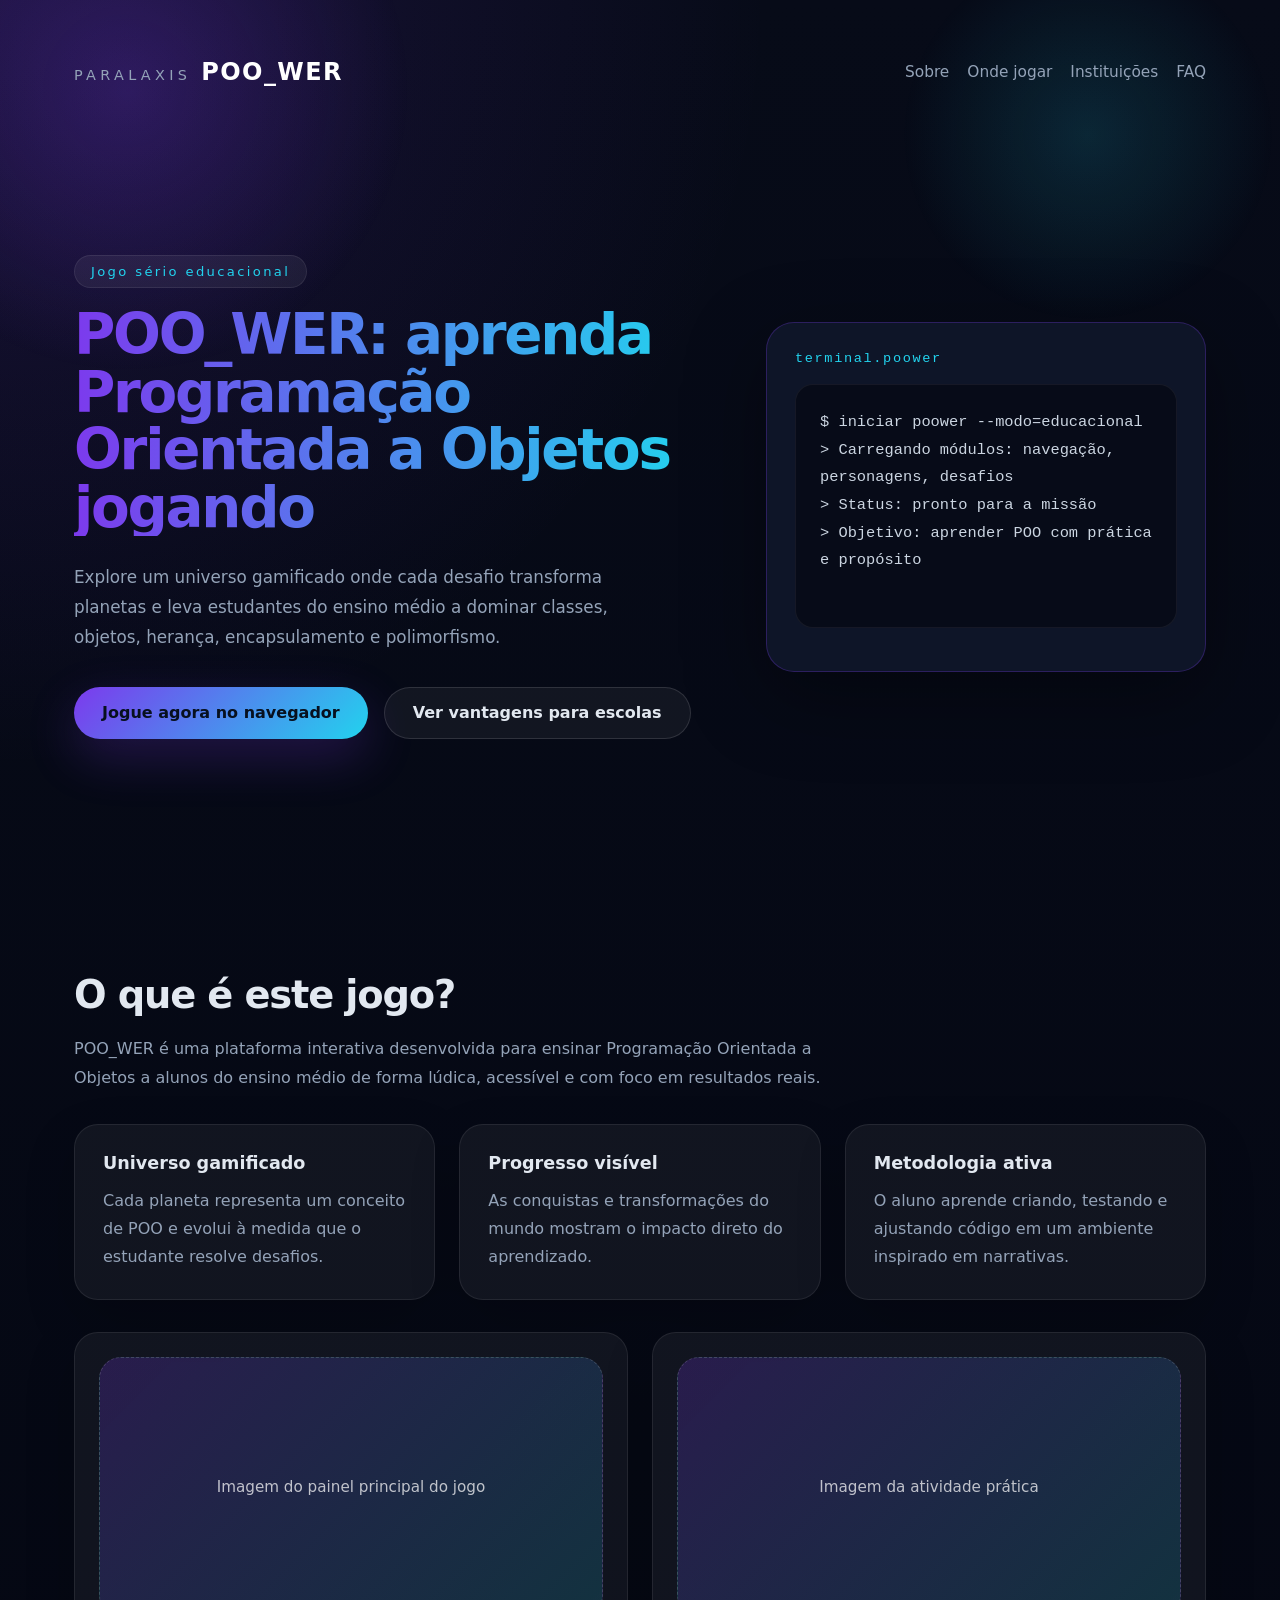
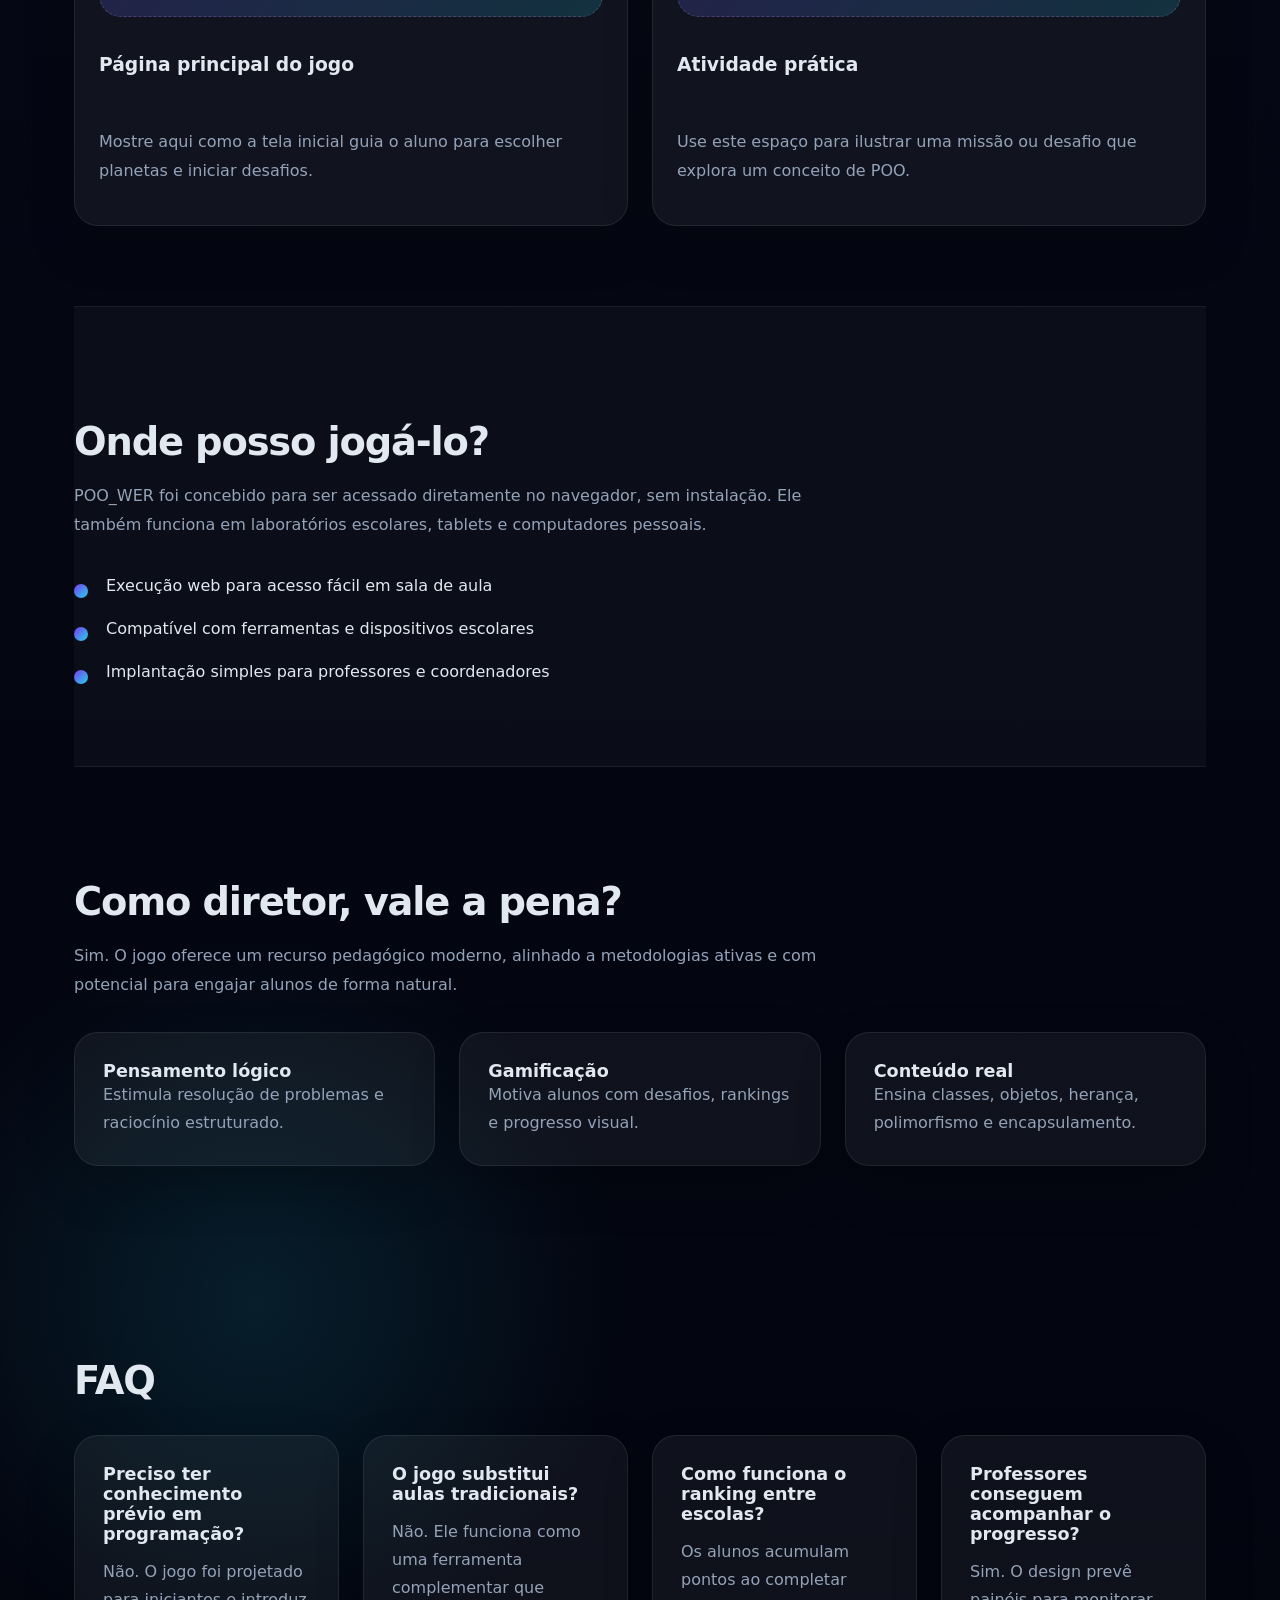
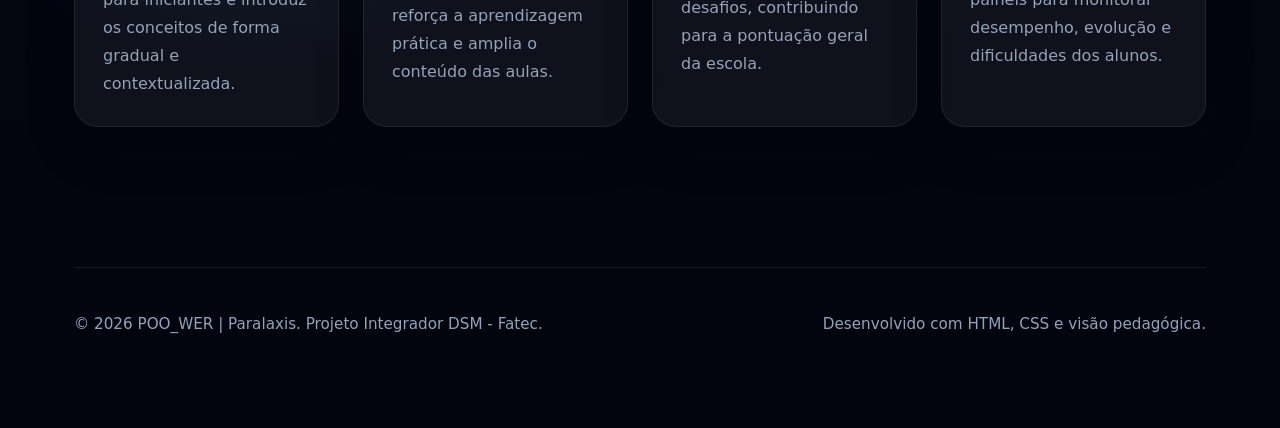
==== index.html @ fc80b541 "apresentacao-jogoSerio-POO" ====
<!DOCTYPE html>
<html lang="pt-BR">
<head>
    <meta charset="UTF-8">
    <meta name="viewport" content="width=device-width, initial-scale=1.0">
    <title>POO_WER | Jogo Educacional de POO</title>
    <meta name="description" content="POO_WER é um jogo sério para ensino de Programação Orientada a Objetos para alunos do ensino médio.">
    <link rel="stylesheet" href="css/style.css">
</head>
<body>
    <div class="page-shell">
        <header class="topbar">
            <div class="brand">
                <span class="brand-name">PARALAXIS</span>
                <span class="brand-product">POO_WER</span>
            </div>
            <nav class="main-nav">
                <a href="#sobre">Sobre</a>
                <a href="#onde">Onde jogar</a>
                <a href="#diretores">Instituições</a>
                <a href="#faq">FAQ</a>
            </nav>
        </header>

        <main>
            <section class="hero" id="inicio">
                <div class="hero-copy">
                    <span class="eyebrow">Jogo sério educacional</span>
                    <h1>POO_WER: aprenda Programação Orientada a Objetos jogando</h1>
                    <p>Explore um universo gamificado onde cada desafio transforma planetas e leva estudantes do ensino médio a dominar classes, objetos, herança, encapsulamento e polimorfismo.</p>
                    <div class="hero-actions">
                        <a href="#onde" class="button primary">Jogue agora no navegador</a>
                        <a href="#diretores" class="button ghost">Ver vantagens para escolas</a>
                    </div>
                </div>
                <aside class="hero-panel">
                    <div class="panel-header">terminal.poower</div>
                    <pre class="terminal">
$ iniciar poower --modo=educacional
> Carregando módulos: navegação, personagens, desafios
> Status: pronto para a missão
> Objetivo: aprender POO com prática e propósito
                    </pre>
                </aside>
            </section>

            <section class="section" id="sobre">
                <h2>O que é este jogo?</h2>
                <p>POO_WER é uma plataforma interativa desenvolvida para ensinar Programação Orientada a Objetos a alunos do ensino médio de forma lúdica, acessível e com foco em resultados reais.</p>
                <div class="cards-grid">
                    <article class="info-card">
                        <h3>Universo gamificado</h3>
                        <p>Cada planeta representa um conceito de POO e evolui à medida que o estudante resolve desafios.</p>
                    </article>
                    <article class="info-card">
                        <h3>Progresso visível</h3>
                        <p>As conquistas e transformações do mundo mostram o impacto direto do aprendizado.</p>
                    </article>
                    <article class="info-card">
                        <h3>Metodologia ativa</h3>
                        <p>O aluno aprende criando, testando e ajustando código em um ambiente inspirado em narrativas.</p>
                    </article>
                </div>
                <div class="image-grid">
                    <article class="image-card">
                        <div class="image-placeholder">Imagem do painel principal do jogo</div>
                        <h3>Página principal do jogo</h3>
                        <p>Mostre aqui como a tela inicial guia o aluno para escolher planetas e iniciar desafios.</p>
                    </article>
                    <article class="image-card">
                        <div class="image-placeholder">Imagem da atividade prática</div>
                        <h3>Atividade prática</h3>
                        <p>Use este espaço para ilustrar uma missão ou desafio que explora um conceito de POO.</p>
                    </article>
                </div>
            </section>

            <section class="section alt" id="onde">
                <h2>Onde posso jogá-lo?</h2>
                <p>POO_WER foi concebido para ser acessado diretamente no navegador, sem instalação. Ele também funciona em laboratórios escolares, tablets e computadores pessoais.</p>
                <ul class="feature-list">
                    <li>Execução web para acesso fácil em sala de aula</li>
                    <li>Compatível com ferramentas e dispositivos escolares</li>
                    <li>Implantação simples para professores e coordenadores</li>
                </ul>
            </section>

            <section class="section" id="diretores">
                <h2>Como diretor, vale a pena?</h2>
                <p>Sim. O jogo oferece um recurso pedagógico moderno, alinhado a metodologias ativas e com potencial para engajar alunos de forma natural.</p>
                <div class="benefit-grid">
                    <div class="benefit-card">
                        <strong>Pensamento lógico</strong>
                        <p>Estimula resolução de problemas e raciocínio estruturado.</p>
                    </div>
                    <div class="benefit-card">
                        <strong>Gamificação</strong>
                        <p>Motiva alunos com desafios, rankings e progresso visual.</p>
                    </div>
                    <div class="benefit-card">
                        <strong>Conteúdo real</strong>
                        <p>Ensina classes, objetos, herança, polimorfismo e encapsulamento.</p>
                    </div>
                </div>
            </section>

            <section class="section" id="faq">
                <h2>FAQ</h2>
                <div class="faq-grid">
                    <article class="faq-card">
                        <h3>Preciso ter conhecimento prévio em programação?</h3>
                        <p>Não. O jogo foi projetado para iniciantes e introduz os conceitos de forma gradual e contextualizada.</p>
                    </article>
                    <article class="faq-card">
                        <h3>O jogo substitui aulas tradicionais?</h3>
                        <p>Não. Ele funciona como uma ferramenta complementar que reforça a aprendizagem prática e amplia o conteúdo das aulas.</p>
                    </article>
                    <article class="faq-card">
                        <h3>Como funciona o ranking entre escolas?</h3>
                        <p>Os alunos acumulam pontos ao completar desafios, contribuindo para a pontuação geral da escola.</p>
                    </article>
                    <article class="faq-card">
                        <h3>Professores conseguem acompanhar o progresso?</h3>
                        <p>Sim. O design prevê painéis para monitorar desempenho, evolução e dificuldades dos alunos.</p>
                    </article>
                </div>
            </section>
        </main>

        <footer class="site-footer">
            <p>© 2026 POO_WER | Paralaxis. Projeto Integrador DSM - Fatec.</p>
            <p>Desenvolvido com HTML, CSS e visão pedagógica.</p>
        </footer>
    </div>
</body>
</html>
---- css/style.css ----
/* POO_WER | Estilo inspirado em Cyber Tech e Terminal */
:root {
  color-scheme: dark;
  --bg: #02040e;
  --surface: rgba(15, 23, 42, 0.92);
  --surface-soft: rgba(15, 23, 42, 0.75);
  --text: #e2e8f0;
  --muted: #94a3b8;
  --primary: #7c3aed;
  --secondary: #22d3ee;
  --border: rgba(124, 58, 237, 0.28);
  --shadow: 0 24px 80px rgba(0, 0, 0, 0.35);
}

* {
  box-sizing: border-box;
}

html {
  scroll-behavior: smooth;
}

body {
  margin: 0;
  min-height: 100vh;
  font-family: Inter, ui-sans-serif, system-ui, sans-serif;
  background: radial-gradient(circle at top left, rgba(124, 58, 237, 0.16), transparent 20%), radial-gradient(circle at 20% 80%, rgba(34, 211, 238, 0.12), transparent 12%), linear-gradient(180deg, #070b18 0%, #02040e 100%);
  color: var(--text);
}

body::before {
  content: "";
  position: fixed;
  inset: 0;
  background-image: radial-gradient(circle at 10% 10%, rgba(124, 58, 237, 0.24), transparent 20%), radial-gradient(circle at 85% 15%, rgba(34, 211, 238, 0.14), transparent 14%);
  pointer-events: none;
}

.page-shell {
  position: relative;
  z-index: 1;
  max-width: 1180px;
  margin: 0 auto;
  padding: 40px 24px 80px;
}

.topbar {
  display: flex;
  flex-wrap: wrap;
  justify-content: space-between;
  gap: 16px;
  align-items: center;
  padding: 18px 0;
}

.brand {
  display: flex;
  flex-wrap: wrap;
  gap: 10px;
  align-items: baseline;
}

.brand-name {
  font-size: 0.9rem;
  letter-spacing: 0.3em;
  text-transform: uppercase;
  color: var(--muted);
}

.brand-product {
  font-size: 1.5rem;
  font-weight: 800;
  letter-spacing: 0.06em;
  color: #ffffff;
}

.main-nav {
  display: flex;
  gap: 18px;
  flex-wrap: wrap;
}

.main-nav a {
  color: var(--muted);
  text-decoration: none;
  font-size: 0.96rem;
  transition: color 0.2s ease;
}

.main-nav a:hover {
  color: var(--secondary);
}

.hero {
  display: grid;
  grid-template-columns: 1.2fr 0.8fr;
  gap: 32px;
  align-items: center;
  min-height: 84vh;
  padding-top: 30px;
}

.hero-copy {
  max-width: 620px;
}

.eyebrow {
  display: inline-block;
  margin-bottom: 18px;
  padding: 8px 16px;
  border-radius: 999px;
  background: rgba(255, 255, 255, 0.06);
  border: 1px solid rgba(255, 255, 255, 0.08);
  font-size: 0.82rem;
  letter-spacing: 0.18em;
  color: var(--secondary);
}

.hero h1 {
  font-size: clamp(2.8rem, 4.4vw, 4.8rem);
  line-height: 1.02;
  margin: 0;
  letter-spacing: -0.04em;
  background: linear-gradient(90deg, var(--primary), var(--secondary));
  -webkit-background-clip: text;
  color: transparent;
}

.hero p {
  margin: 26px 0 34px;
  max-width: 580px;
  color: var(--muted);
  line-height: 1.8;
  font-size: 1.05rem;
}

.hero-actions {
  display: flex;
  flex-wrap: wrap;
  gap: 16px;
}

.button {
  display: inline-flex;
  align-items: center;
  justify-content: center;
  min-height: 52px;
  padding: 0 28px;
  border-radius: 999px;
  text-decoration: none;
  font-weight: 700;
  transition: transform 0.2s ease, background 0.2s ease, box-shadow 0.2s ease;
}

.button.primary {
  background: linear-gradient(135deg, var(--primary), var(--secondary));
  color: #07101f;
  box-shadow: 0 18px 50px rgba(124, 58, 237, 0.24);
}

.button.ghost {
  background: rgba(255,255,255,0.05);
  border: 1px solid rgba(255,255,255,0.12);
  color: #e2e8f0;
}

.button:hover {
  transform: translateY(-2px);
}

.hero-panel {
  background: rgba(15, 23, 42, 0.94);
  border: 1px solid rgba(124, 58, 237, 0.28);
  box-shadow: var(--shadow);
  border-radius: 28px;
  padding: 28px;
  position: relative;
  overflow: hidden;
}

.panel-header {
  font-family: "JetBrains Mono", monospace;
  font-size: 0.85rem;
  color: var(--secondary);
  margin-bottom: 18px;
  letter-spacing: 0.12em;
}

.terminal {
  font-family: "JetBrains Mono", monospace;
  font-size: 0.96rem;
  line-height: 1.8;
  color: #cbd5e1;
  background: rgba(7, 11, 24, 0.9);
  border: 1px solid rgba(255,255,255,0.06);
  border-radius: 18px;
  padding: 24px;
  white-space: pre-wrap;
}

.section {
  padding: 80px 0;
}

.section.alt {
  background: rgba(255,255,255,0.03);
  border-top: 1px solid rgba(255,255,255,0.06);
  border-bottom: 1px solid rgba(255,255,255,0.06);
}

.section h2 {
  font-size: clamp(2rem, 3vw, 2.8rem);
  margin-bottom: 18px;
  letter-spacing: -0.03em;
}

.section p {
  max-width: 760px;
  color: var(--muted);
  line-height: 1.8;
  font-size: 1rem;
}

.cards-grid,
.benefit-grid,
.faq-grid,
.image-grid {
  display: grid;
  gap: 24px;
  margin-top: 32px;
}

.cards-grid,
.image-grid {
  grid-template-columns: repeat(auto-fit, minmax(220px, 1fr));
}

.image-card {
  background: rgba(255,255,255,0.05);
  border: 1px solid rgba(255,255,255,0.08);
  border-radius: 24px;
  padding: 24px;
  box-shadow: 0 20px 50px rgba(0,0,0,0.2);
  display: grid;
  gap: 18px;
}

.image-placeholder {
  min-height: 260px;
  border-radius: 22px;
  background: linear-gradient(135deg, rgba(124,58,237,0.22), rgba(34,211,238,0.16));
  border: 1px dashed rgba(255,255,255,0.16);
  display: grid;
  place-items: center;
  color: rgba(255,255,255,0.72);
  font-size: 0.95rem;
  text-align: center;
  padding: 20px;
}

.info-card,
.benefit-card,
.faq-card {
  background: rgba(255,255,255,0.05);
  border: 1px solid rgba(255,255,255,0.08);
  border-radius: 24px;
  padding: 28px;
  box-shadow: 0 20px 50px rgba(0,0,0,0.2);
}

.info-card h3,
.benefit-card strong,
.faq-card h3 {
  margin: 0 0 14px;
  font-size: 1.1rem;
}

.info-card p,
.benefit-card p,
.faq-card p {
  margin: 0;
  color: var(--muted);
  line-height: 1.75;
}

.feature-list {
  list-style: none;
  padding: 0;
  margin: 32px 0 0;
  display: grid;
  gap: 14px;
}

.feature-list li {
  position: relative;
  padding-left: 32px;
  color: var(--text);
  line-height: 1.8;
}

.feature-list li::before {
  content: "";
  position: absolute;
  left: 0;
  top: 0.75rem;
  width: 14px;
  height: 14px;
  border-radius: 50%;
  background: linear-gradient(135deg, var(--primary), var(--secondary));
}

.benefit-grid {
  grid-template-columns: repeat(auto-fit, minmax(220px, 1fr));
}

.faq-grid {
  grid-template-columns: repeat(auto-fit, minmax(260px, 1fr));
}

.site-footer {
  margin-top: 60px;
  padding-top: 32px;
  border-top: 1px solid rgba(255,255,255,0.08);
  display: flex;
  justify-content: space-between;
  flex-wrap: wrap;
  gap: 12px;
  color: var(--muted);
  font-size: 0.95rem;
}

@media (max-width: 880px) {
  .hero {
    grid-template-columns: 1fr;
  }
  .hero-panel {
    order: -1;
  }
  .topbar {
    flex-direction: column;
    align-items: flex-start;
  }
}

@media (max-width: 680px) {
  .main-nav {
    width: 100%;
    justify-content: space-between;
  }
  .hero h1 {
    font-size: 2.6rem;
  }
  .button {
    width: 100%;
  }
}
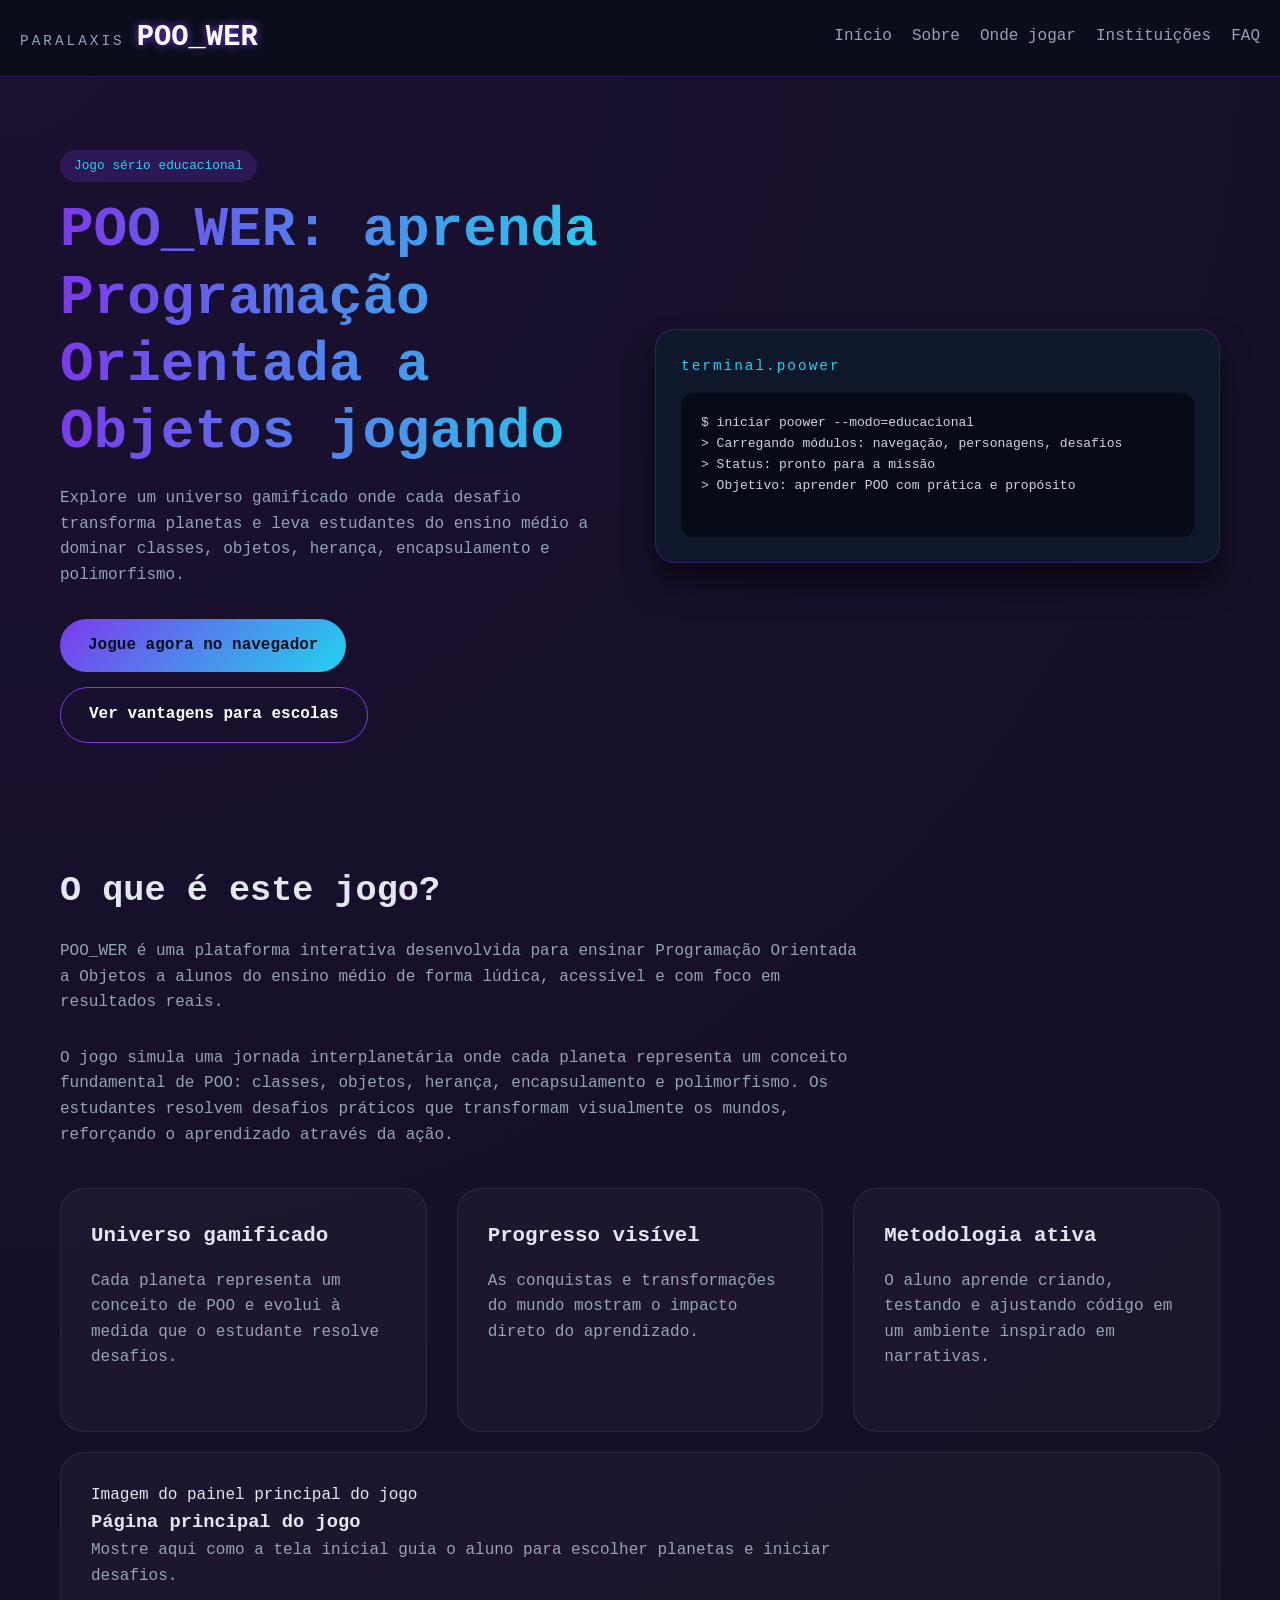
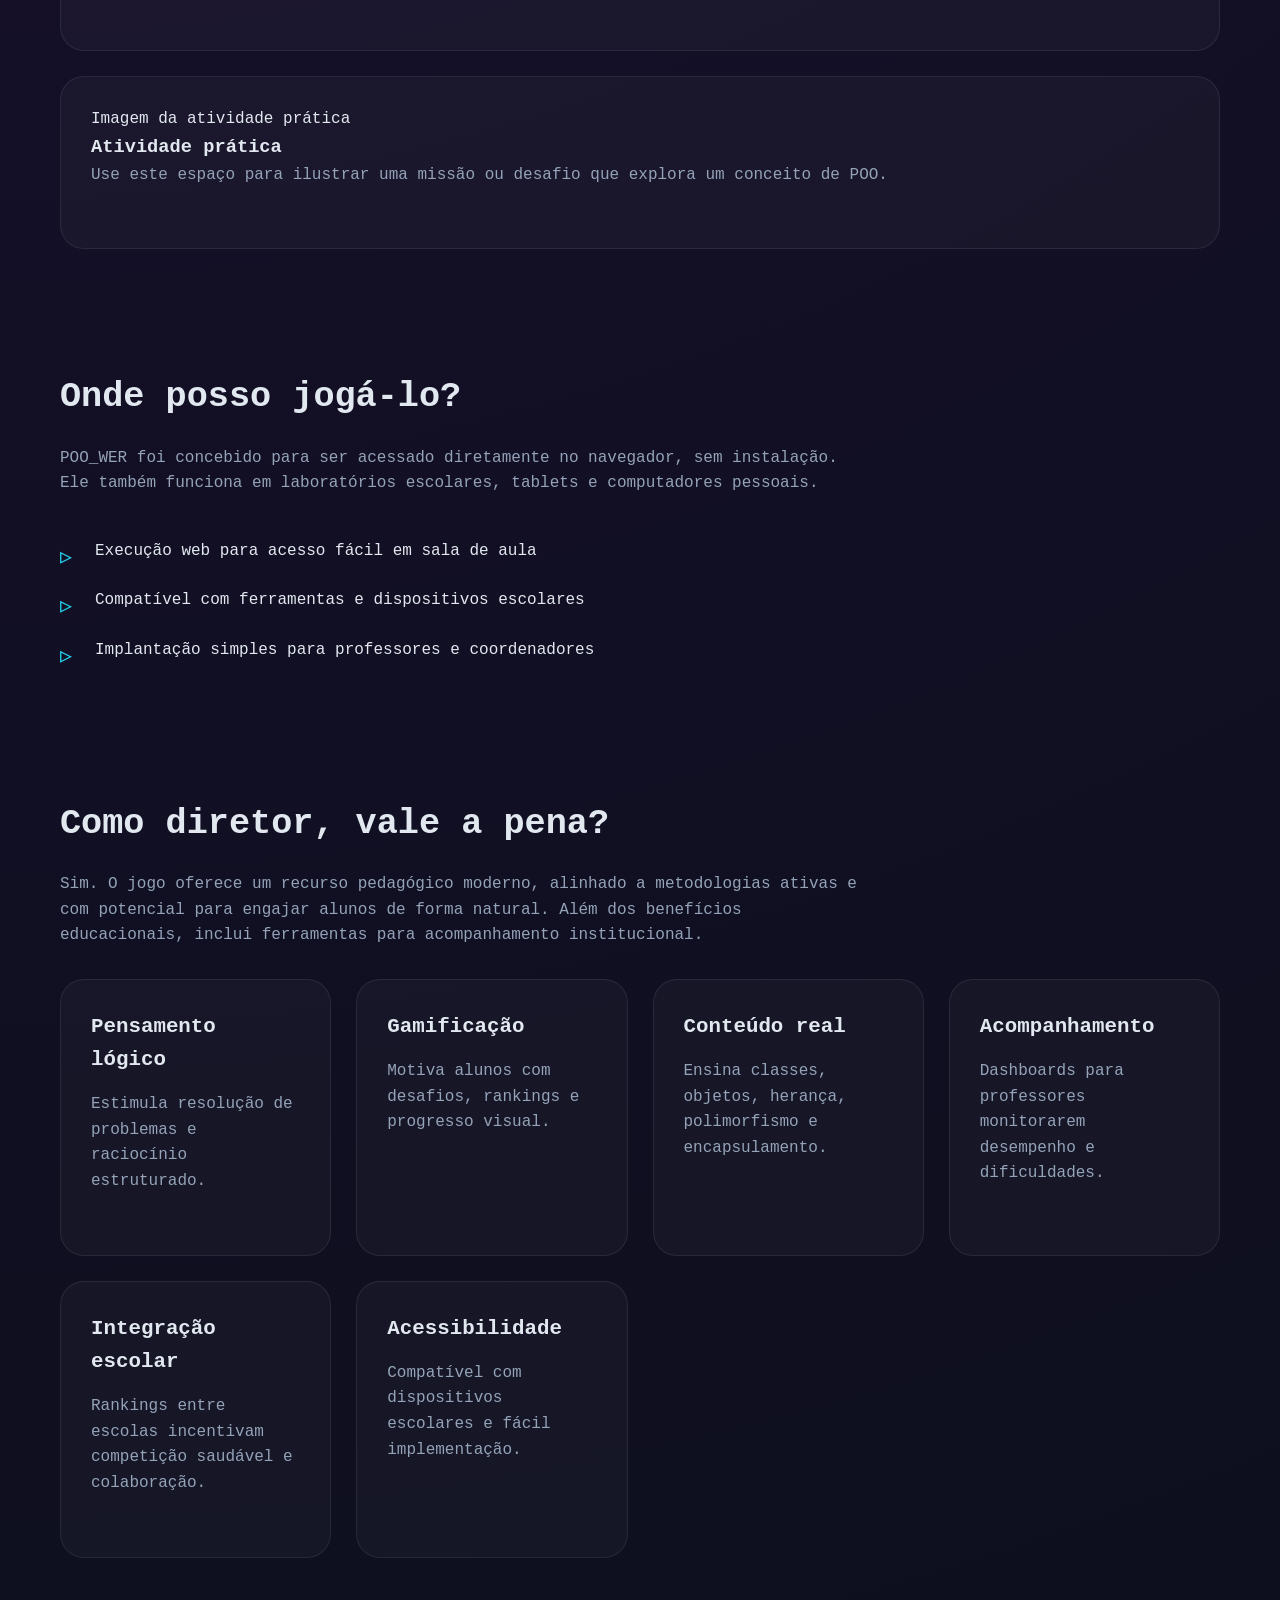
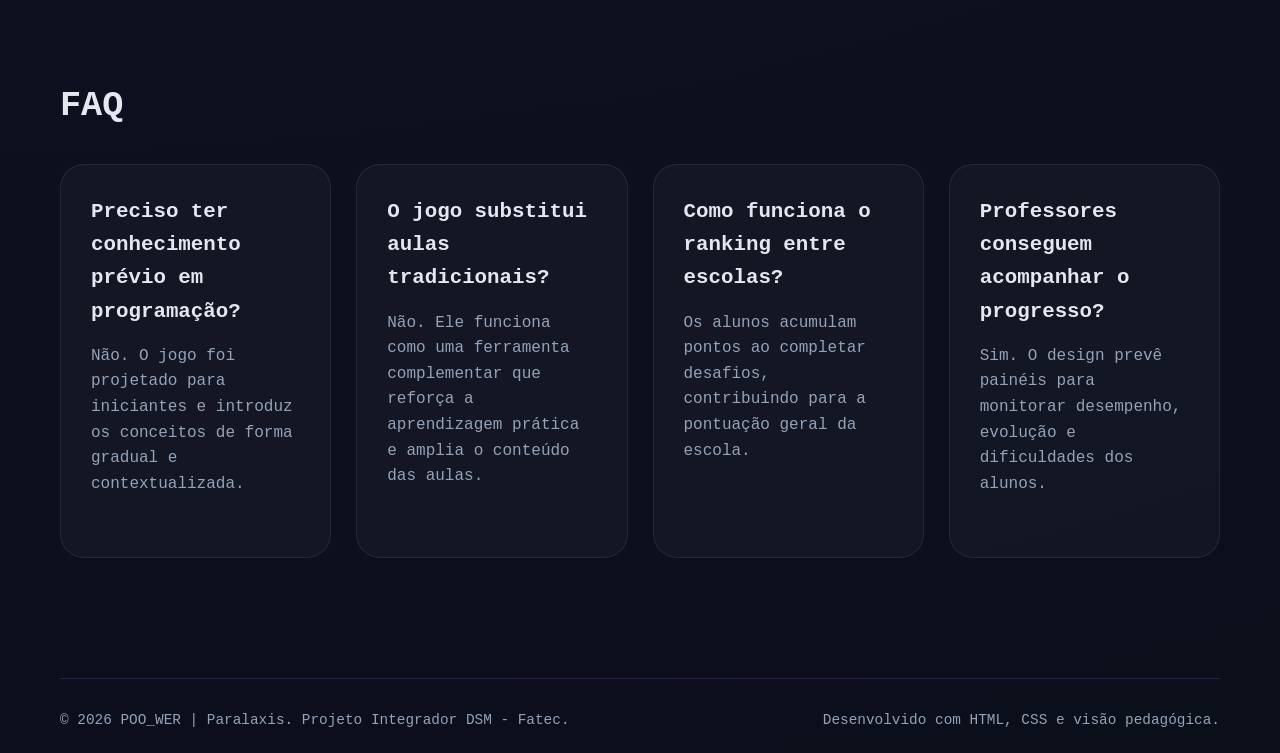
==== commit a8a09d07: "otimizacao-design-conteudo" ====
--- a/index.html
+++ b/index.html
@@ -15,6 +15,7 @@
                 <span class="brand-product">POO_WER</span>
             </div>
             <nav class="main-nav">
+                <a href="#inicio">Início</a>
                 <a href="#sobre">Sobre</a>
                 <a href="#onde">Onde jogar</a>
                 <a href="#diretores">Instituições</a>
@@ -47,6 +48,7 @@
             <section class="section" id="sobre">
                 <h2>O que é este jogo?</h2>
                 <p>POO_WER é uma plataforma interativa desenvolvida para ensinar Programação Orientada a Objetos a alunos do ensino médio de forma lúdica, acessível e com foco em resultados reais.</p>
+                <p>O jogo simula uma jornada interplanetária onde cada planeta representa um conceito fundamental de POO: classes, objetos, herança, encapsulamento e polimorfismo. Os estudantes resolvem desafios práticos que transformam visualmente os mundos, reforçando o aprendizado através da ação.</p>
                 <div class="cards-grid">
                     <article class="info-card">
                         <h3>Universo gamificado</h3>
@@ -66,7 +68,7 @@
                         <div class="image-placeholder">Imagem do painel principal do jogo</div>
                         <h3>Página principal do jogo</h3>
                         <p>Mostre aqui como a tela inicial guia o aluno para escolher planetas e iniciar desafios.</p>
-                    </article>
+                    </article><br>
                     <article class="image-card">
                         <div class="image-placeholder">Imagem da atividade prática</div>
                         <h3>Atividade prática</h3>
@@ -87,7 +89,7 @@
 
             <section class="section" id="diretores">
                 <h2>Como diretor, vale a pena?</h2>
-                <p>Sim. O jogo oferece um recurso pedagógico moderno, alinhado a metodologias ativas e com potencial para engajar alunos de forma natural.</p>
+                <p>Sim. O jogo oferece um recurso pedagógico moderno, alinhado a metodologias ativas e com potencial para engajar alunos de forma natural. Além dos benefícios educacionais, inclui ferramentas para acompanhamento institucional.</p>
                 <div class="benefit-grid">
                     <div class="benefit-card">
                         <strong>Pensamento lógico</strong>
@@ -100,6 +102,18 @@
                     <div class="benefit-card">
                         <strong>Conteúdo real</strong>
                         <p>Ensina classes, objetos, herança, polimorfismo e encapsulamento.</p>
+                    </div>
+                    <div class="benefit-card">
+                        <strong>Acompanhamento</strong>
+                        <p>Dashboards para professores monitorarem desempenho e dificuldades.</p>
+                    </div>
+                    <div class="benefit-card">
+                        <strong>Integração escolar</strong>
+                        <p>Rankings entre escolas incentivam competição saudável e colaboração.</p>
+                    </div>
+                    <div class="benefit-card">
+                        <strong>Acessibilidade</strong>
+                        <p>Compatível com dispositivos escolares e fácil implementação.</p>
                     </div>
                 </div>
             </section>
--- a/css/style.css
+++ b/css/style.css
@@ -1,356 +1,359 @@
-/* POO_WER | Estilo inspirado em Cyber Tech e Terminal */
+/* POO_WER - CSS otimizado com navbar fixa e responsivo */
 :root {
-  color-scheme: dark;
-  --bg: #02040e;
-  --surface: rgba(15, 23, 42, 0.92);
-  --surface-soft: rgba(15, 23, 42, 0.75);
-  --text: #e2e8f0;
-  --muted: #94a3b8;
-  --primary: #7c3aed;
-  --secondary: #22d3ee;
-  --border: rgba(124, 58, 237, 0.28);
-  --shadow: 0 24px 80px rgba(0, 0, 0, 0.35);
+  --roxo: #7c3aed;
+  --ciano: #22d3ee;
+  --fundo: #0b0f1a;
+  --texto: #e2e8f0;
+  --texto-suave: #94a3b8;
+  --borda: rgba(124, 58, 237, 0.3);
 }
 
 * {
   box-sizing: border-box;
-}
-
-html {
-  scroll-behavior: smooth;
+  margin: 0;
+  padding: 0;
 }
 
 body {
-  margin: 0;
-  min-height: 100vh;
-  font-family: Inter, ui-sans-serif, system-ui, sans-serif;
-  background: radial-gradient(circle at top left, rgba(124, 58, 237, 0.16), transparent 20%), radial-gradient(circle at 20% 80%, rgba(34, 211, 238, 0.12), transparent 12%), linear-gradient(180deg, #070b18 0%, #02040e 100%);
-  color: var(--text);
-}
-
-body::before {
-  content: "";
+  font-family: 'Segoe UI', 'JetBrains Mono', monospace;
+  background: radial-gradient(circle at top left, #1a1030, #0b0f1a);
+  color: var(--texto);
+  line-height: 1.6;
+  padding-top: 90px; /* Compensa a navbar fixa */
+}
+
+.page-shell {
+  max-width: 1200px;
+  margin: 0 auto;
+  padding: 20px;
+}
+
+/* Cabeçalho fixo */
+.topbar {
   position: fixed;
-  inset: 0;
-  background-image: radial-gradient(circle at 10% 10%, rgba(124, 58, 237, 0.24), transparent 20%), radial-gradient(circle at 85% 15%, rgba(34, 211, 238, 0.14), transparent 14%);
-  pointer-events: none;
-}
-
-.page-shell {
-  position: relative;
-  z-index: 1;
-  max-width: 1180px;
-  margin: 0 auto;
-  padding: 40px 24px 80px;
-}
-
-.topbar {
+  top: 0;
+  left: 0;
+  right: 0;
+  z-index: 1000;
   display: flex;
   flex-wrap: wrap;
   justify-content: space-between;
-  gap: 16px;
   align-items: center;
-  padding: 18px 0;
+  gap: 20px;
+  padding: 15px 20px;
+  background: rgba(11, 15, 26, 0.95);
+  backdrop-filter: blur(8px);
+  border-bottom: 1px solid var(--borda);
 }
 
 .brand {
   display: flex;
+  gap: 12px;
+  align-items: baseline;
+}
+
+.brand-name {
+  color: var(--texto-suave);
+  letter-spacing: 3px;
+  font-size: 0.9rem;
+}
+
+.brand-product {
+  font-size: 1.8rem;
+  font-weight: bold;
+  color: white;
+  text-shadow: 0 0 8px var(--roxo);
+}
+
+.main-nav {
+  display: flex;
+  gap: 20px;
   flex-wrap: wrap;
-  gap: 10px;
-  align-items: baseline;
-}
-
-.brand-name {
-  font-size: 0.9rem;
-  letter-spacing: 0.3em;
-  text-transform: uppercase;
-  color: var(--muted);
-}
-
-.brand-product {
-  font-size: 1.5rem;
-  font-weight: 800;
-  letter-spacing: 0.06em;
-  color: #ffffff;
-}
-
-.main-nav {
-  display: flex;
-  gap: 18px;
-  flex-wrap: wrap;
 }
 
 .main-nav a {
-  color: var(--muted);
+  color: var(--texto-suave);
   text-decoration: none;
-  font-size: 0.96rem;
-  transition: color 0.2s ease;
+  padding: 6px 0;
+  border-bottom: 2px solid transparent;
+  transition: 0.2s;
 }
 
 .main-nav a:hover {
-  color: var(--secondary);
-}
-
+  color: var(--ciano);
+  border-bottom-color: var(--ciano);
+}
+
+/* Hero */
 .hero {
   display: grid;
-  grid-template-columns: 1.2fr 0.8fr;
-  gap: 32px;
+  grid-template-columns: 1fr 1fr;
+  gap: 30px;
   align-items: center;
-  min-height: 84vh;
-  padding-top: 30px;
-}
-
-.hero-copy {
-  max-width: 620px;
+  margin: 40px 0 60px;
+}
+
+.hero h1 {
+  font-size: clamp(2.5rem, 5vw, 3.5rem);
+  line-height: 1.2;
+  background: linear-gradient(90deg, var(--roxo), var(--ciano));
+  -webkit-background-clip: text;
+  background-clip: text;
+  color: transparent;
+  margin-bottom: 20px;
+}
+
+.hero p {
+  color: var(--texto-suave);
+  margin-bottom: 30px;
 }
 
 .eyebrow {
   display: inline-block;
-  margin-bottom: 18px;
-  padding: 8px 16px;
-  border-radius: 999px;
-  background: rgba(255, 255, 255, 0.06);
-  border: 1px solid rgba(255, 255, 255, 0.08);
-  font-size: 0.82rem;
-  letter-spacing: 0.18em;
-  color: var(--secondary);
-}
-
-.hero h1 {
-  font-size: clamp(2.8rem, 4.4vw, 4.8rem);
-  line-height: 1.02;
-  margin: 0;
-  letter-spacing: -0.04em;
-  background: linear-gradient(90deg, var(--primary), var(--secondary));
-  -webkit-background-clip: text;
-  color: transparent;
-}
-
-.hero p {
-  margin: 26px 0 34px;
-  max-width: 580px;
-  color: var(--muted);
-  line-height: 1.8;
-  font-size: 1.05rem;
+  background: rgba(124, 58, 237, 0.2);
+  padding: 6px 14px;
+  border-radius: 20px;
+  font-size: 0.8rem;
+  color: var(--ciano);
+  margin-bottom: 15px;
 }
 
 .hero-actions {
   display: flex;
+  gap: 15px;
   flex-wrap: wrap;
-  gap: 16px;
-}
-
+}
+
+/* Botões */
 .button {
-  display: inline-flex;
-  align-items: center;
-  justify-content: center;
-  min-height: 52px;
-  padding: 0 28px;
-  border-radius: 999px;
+  display: inline-block;
+  padding: 14px 28px;
+  border-radius: 40px;
   text-decoration: none;
-  font-weight: 700;
-  transition: transform 0.2s ease, background 0.2s ease, box-shadow 0.2s ease;
+  font-weight: bold;
+  transition: 0.2s;
 }
 
 .button.primary {
-  background: linear-gradient(135deg, var(--primary), var(--secondary));
-  color: #07101f;
-  box-shadow: 0 18px 50px rgba(124, 58, 237, 0.24);
+  background: linear-gradient(135deg, var(--roxo), var(--ciano));
+  color: #0b0f1a;
 }
 
 .button.ghost {
-  background: rgba(255,255,255,0.05);
-  border: 1px solid rgba(255,255,255,0.12);
-  color: #e2e8f0;
+  background: transparent;
+  border: 1px solid var(--roxo);
+  color: white;
 }
 
 .button:hover {
   transform: translateY(-2px);
-}
-
+  box-shadow: 0 10px 20px rgba(0,0,0,0.3);
+}
+
+/* Terminal */
 .hero-panel {
-  background: rgba(15, 23, 42, 0.94);
-  border: 1px solid rgba(124, 58, 237, 0.28);
-  box-shadow: var(--shadow);
-  border-radius: 28px;
-  padding: 28px;
-  position: relative;
-  overflow: hidden;
+  background: #0f172a;
+  border: 1px solid var(--borda);
+  border-radius: 20px;
+  padding: 25px;
+  box-shadow: 0 20px 30px rgba(0,0,0,0.5);
 }
 
 .panel-header {
-  font-family: "JetBrains Mono", monospace;
-  font-size: 0.85rem;
-  color: var(--secondary);
-  margin-bottom: 18px;
-  letter-spacing: 0.12em;
+  color: var(--ciano);
+  font-size: 0.9rem;
+  margin-bottom: 15px;
+  letter-spacing: 2px;
 }
 
 .terminal {
-  font-family: "JetBrains Mono", monospace;
-  font-size: 0.96rem;
-  line-height: 1.8;
+  background: #070b18;
+  padding: 20px;
+  border-radius: 12px;
+  font-family: monospace;
   color: #cbd5e1;
-  background: rgba(7, 11, 24, 0.9);
-  border: 1px solid rgba(255,255,255,0.06);
-  border-radius: 18px;
-  padding: 24px;
   white-space: pre-wrap;
 }
 
+/* Seções */
 .section {
-  padding: 80px 0;
-}
-
-.section.alt {
-  background: rgba(255,255,255,0.03);
-  border-top: 1px solid rgba(255,255,255,0.06);
-  border-bottom: 1px solid rgba(255,255,255,0.06);
+  padding: 60px 0;
 }
 
 .section h2 {
-  font-size: clamp(2rem, 3vw, 2.8rem);
-  margin-bottom: 18px;
-  letter-spacing: -0.03em;
+  font-size: 2.2rem;
+  margin-bottom: 20px;
 }
 
 .section p {
-  max-width: 760px;
-  color: var(--muted);
-  line-height: 1.8;
-  font-size: 1rem;
-}
-
+  color: var(--texto-suave);
+  max-width: 800px;
+  margin-bottom: 30px;
+}
+
+/* Grids de cards */
 .cards-grid,
 .benefit-grid,
-.faq-grid,
-.image-grid {
+.faq-grid {
   display: grid;
-  gap: 24px;
-  margin-top: 32px;
-}
-
-.cards-grid,
-.image-grid {
-  grid-template-columns: repeat(auto-fit, minmax(220px, 1fr));
-}
-
+  grid-template-columns: repeat(auto-fit, minmax(260px, 1fr));
+  gap: 25px;
+  margin-top: 30px;
+}
+
+.cards-grid {
+  gap: 30px;
+  margin-top: 40px;
+  margin-bottom: 20px;
+}
+
+/* Cards unificados */
+.info-card,
+.benefit-card,
+.faq-card,
 .image-card {
-  background: rgba(255,255,255,0.05);
+  background: rgba(255,255,255,0.03);
   border: 1px solid rgba(255,255,255,0.08);
   border-radius: 24px;
-  padding: 24px;
-  box-shadow: 0 20px 50px rgba(0,0,0,0.2);
-  display: grid;
-  gap: 18px;
-}
-
-.image-placeholder {
-  min-height: 260px;
-  border-radius: 22px;
-  background: linear-gradient(135deg, rgba(124,58,237,0.22), rgba(34,211,238,0.16));
-  border: 1px dashed rgba(255,255,255,0.16);
-  display: grid;
-  place-items: center;
-  color: rgba(255,255,255,0.72);
-  font-size: 0.95rem;
-  text-align: center;
-  padding: 20px;
-}
-
-.info-card,
-.benefit-card,
-.faq-card {
-  background: rgba(255,255,255,0.05);
-  border: 1px solid rgba(255,255,255,0.08);
-  border-radius: 24px;
-  padding: 28px;
-  box-shadow: 0 20px 50px rgba(0,0,0,0.2);
+  padding: 30px;
+  transition: 0.2s;
+}
+
+.info-card:hover,
+.benefit-card:hover,
+.faq-card:hover {
+  border-color: var(--roxo);
+  background: rgba(124, 58, 237, 0.05);
 }
 
 .info-card h3,
 .benefit-card strong,
 .faq-card h3 {
-  margin: 0 0 14px;
-  font-size: 1.1rem;
-}
-
-.info-card p,
-.benefit-card p,
-.faq-card p {
-  margin: 0;
-  color: var(--muted);
-  line-height: 1.75;
-}
-
+  margin-bottom: 16px;
+  font-size: 1.3rem;
+  display: block;
+}
+
+/* Lista */
 .feature-list {
   list-style: none;
-  padding: 0;
-  margin: 32px 0 0;
-  display: grid;
-  gap: 14px;
+  margin-top: 20px;
 }
 
 .feature-list li {
+  padding: 12px 0 12px 35px;
   position: relative;
-  padding-left: 32px;
-  color: var(--text);
-  line-height: 1.8;
 }
 
 .feature-list li::before {
-  content: "";
+  content: "▹";
   position: absolute;
   left: 0;
-  top: 0.75rem;
-  width: 14px;
-  height: 14px;
-  border-radius: 50%;
-  background: linear-gradient(135deg, var(--primary), var(--secondary));
-}
-
-.benefit-grid {
-  grid-template-columns: repeat(auto-fit, minmax(220px, 1fr));
-}
-
-.faq-grid {
-  grid-template-columns: repeat(auto-fit, minmax(260px, 1fr));
-}
-
+  color: var(--ciano);
+  font-size: 1.5rem;
+}
+
+/* Footer */
 .site-footer {
   margin-top: 60px;
-  padding-top: 32px;
-  border-top: 1px solid rgba(255,255,255,0.08);
+  padding-top: 30px;
+  border-top: 1px solid var(--borda);
   display: flex;
   justify-content: space-between;
   flex-wrap: wrap;
-  gap: 12px;
-  color: var(--muted);
-  font-size: 0.95rem;
-}
-
-@media (max-width: 880px) {
+  color: var(--texto-suave);
+  font-size: 0.9rem;
+}
+
+/* Responsividade para celular */
+@media (max-width: 768px) {
+  body {
+    padding-top: 70px;
+  }
+
+  .topbar {
+    padding: 12px 16px;
+    gap: 15px;
+  }
+
+  .main-nav {
+    width: 100%;
+    justify-content: space-around;
+    gap: 10px;
+  }
+
+  .main-nav a {
+    padding: 8px 4px;
+    font-size: 0.9rem;
+  }
+
   .hero {
     grid-template-columns: 1fr;
-  }
+    gap: 20px;
+    margin: 20px 0 40px;
+  }
+
+  .hero h1 {
+    font-size: 2.2rem;
+  }
+
+  .hero-actions .button {
+    width: 100%;
+    text-align: center;
+  }
+
+  .section {
+    padding: 40px 0;
+  }
+
+  .section h2 {
+    font-size: 1.8rem;
+  }
+
+  .cards-grid,
+  .benefit-grid,
+  .faq-grid {
+    grid-template-columns: 1fr;
+    gap: 20px;
+  }
+
+  .info-card,
+  .benefit-card,
+  .faq-card,
+  .image-card {
+    padding: 20px;
+  }
+
   .hero-panel {
-    order: -1;
-  }
-  .topbar {
+    padding: 20px;
+  }
+
+  .terminal {
+    padding: 15px;
+    font-size: 0.9rem;
+  }
+
+  .feature-list li {
+    padding-left: 30px;
+  }
+
+  .site-footer {
     flex-direction: column;
-    align-items: flex-start;
-  }
-}
-
-@media (max-width: 680px) {
-  .main-nav {
-    width: 100%;
-    justify-content: space-between;
-  }
+    text-align: center;
+    gap: 10px;
+  }
+}
+
+@media (max-width: 480px) {
+  .brand-product {
+    font-size: 1.5rem;
+  }
+
   .hero h1 {
-    font-size: 2.6rem;
-  }
+    font-size: 1.9rem;
+  }
+
   .button {
-    width: 100%;
-  }
-}
+    padding: 12px 20px;
+  }
+}
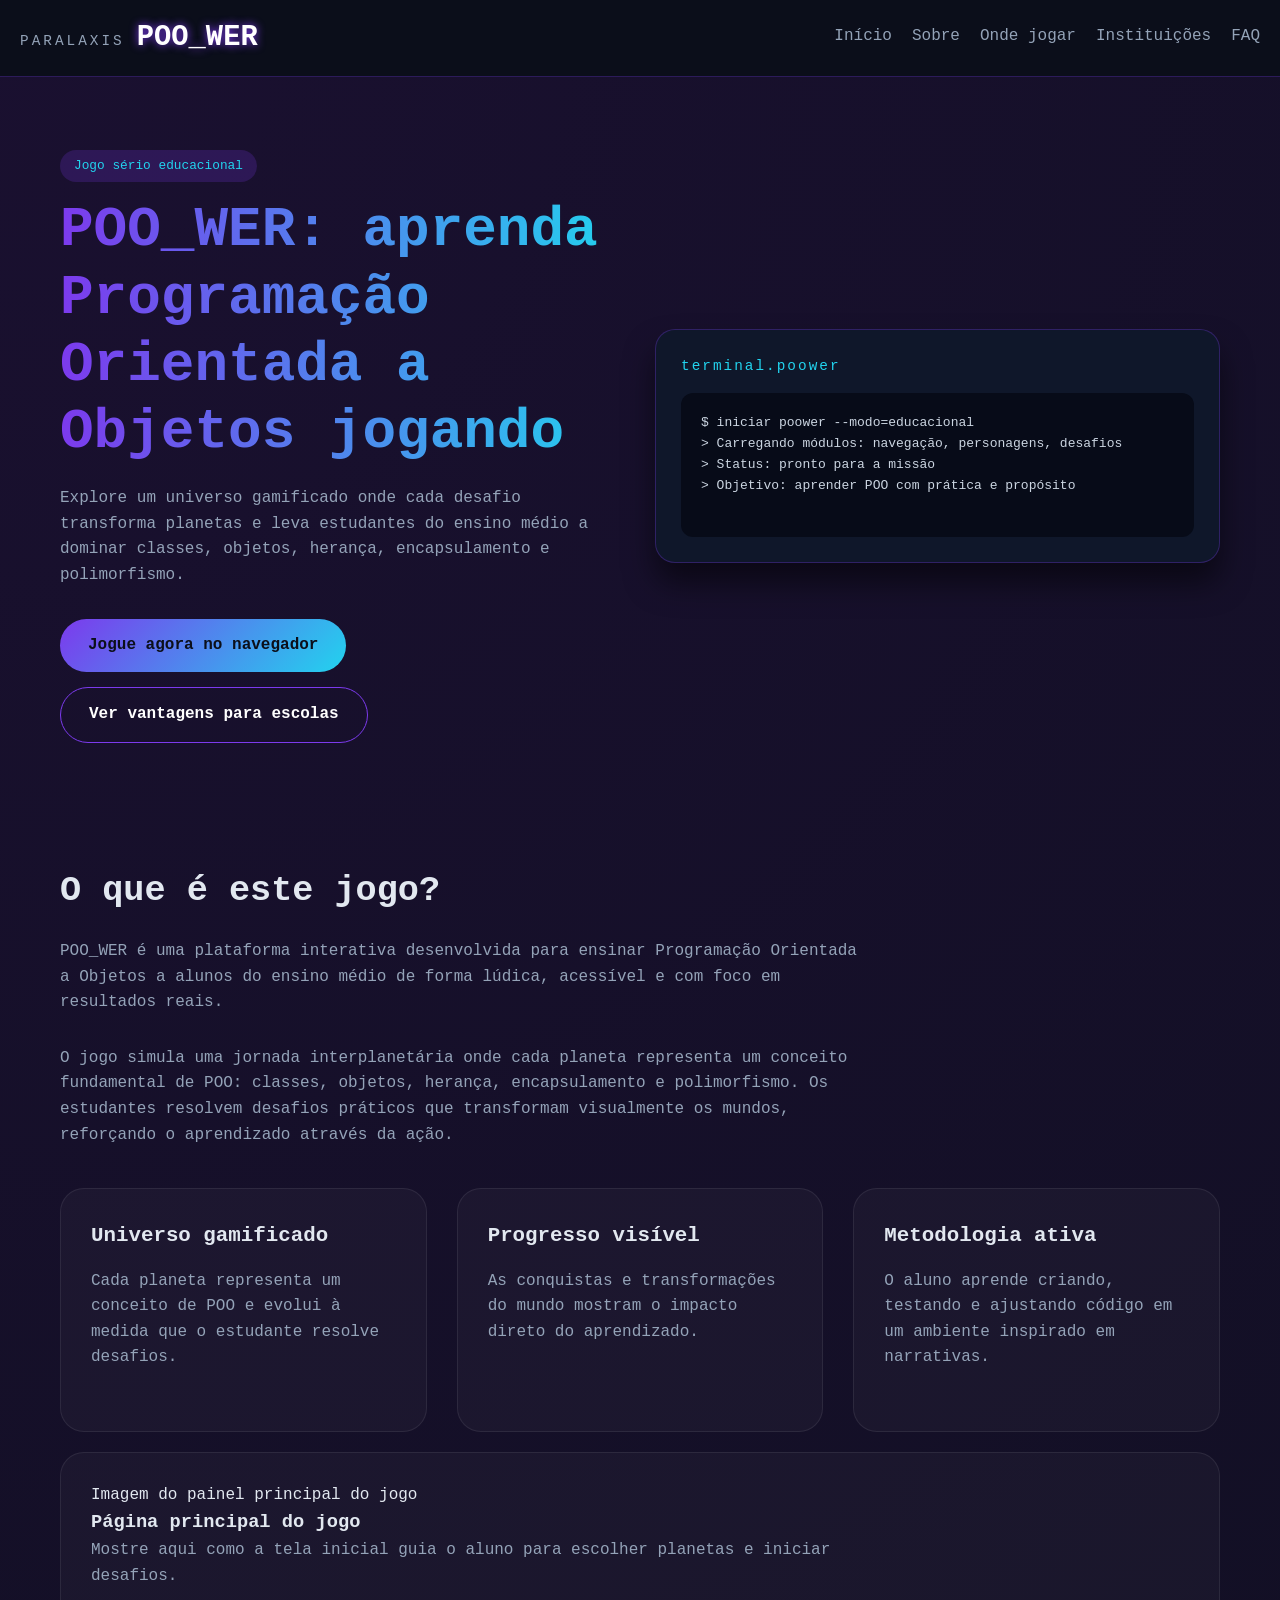
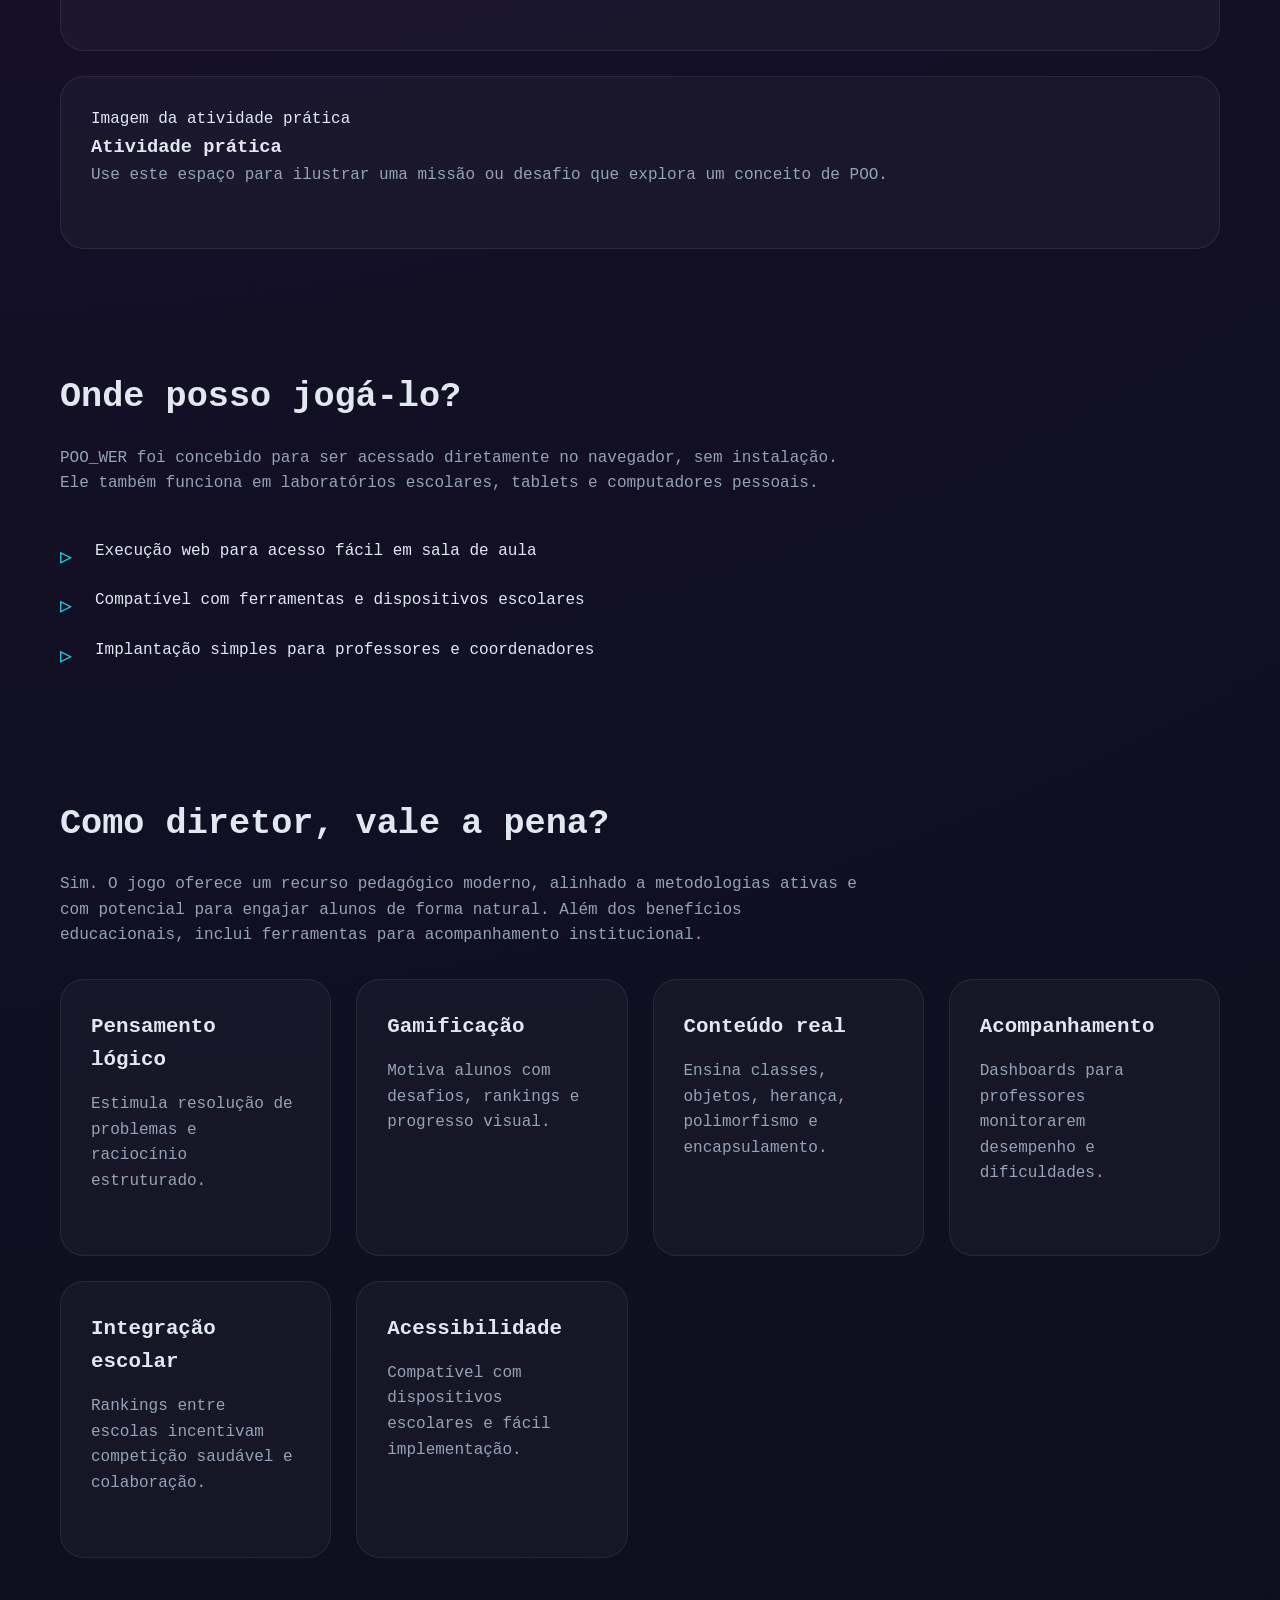
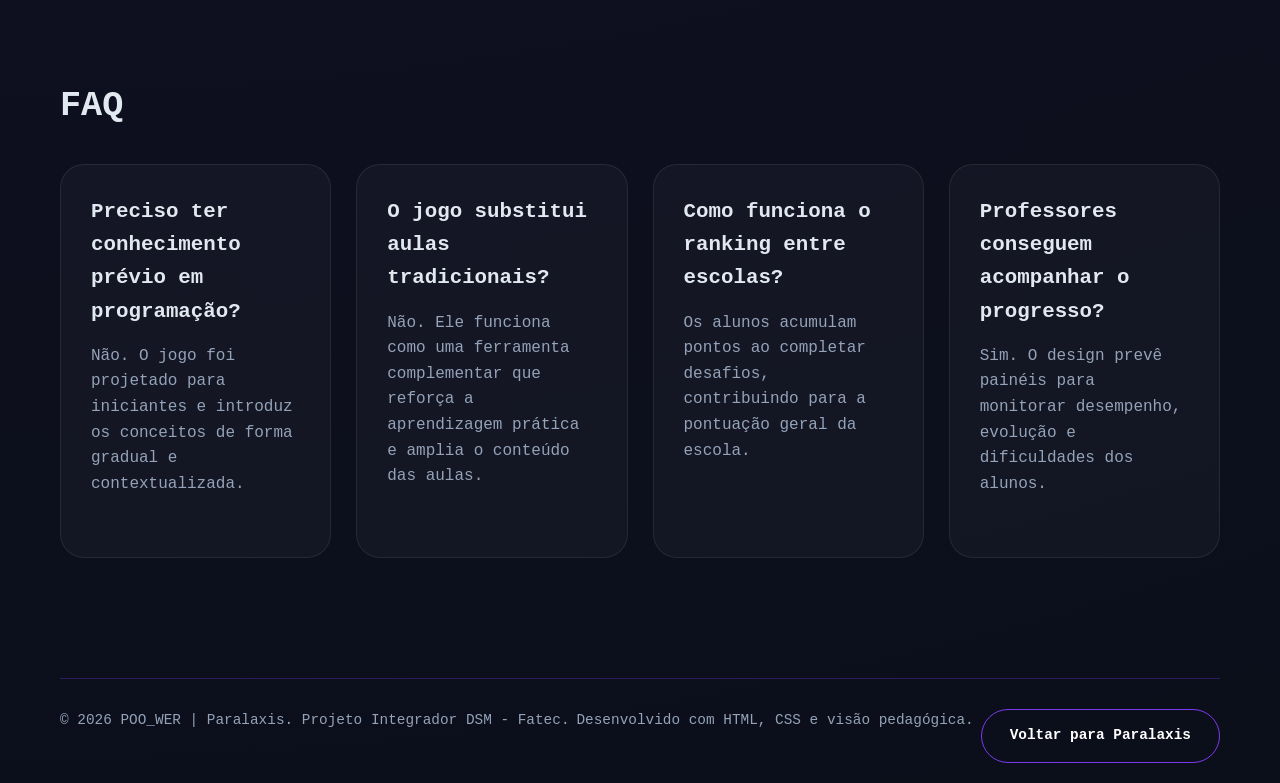
==== commit b1cd6ccc: "Paralaxis-POO_WER" ====
--- a/index.html
+++ b/index.html
@@ -144,6 +144,7 @@
         <footer class="site-footer">
             <p>© 2026 POO_WER | Paralaxis. Projeto Integrador DSM - Fatec.</p>
             <p>Desenvolvido com HTML, CSS e visão pedagógica.</p>
+            <p><a href="paralaxis.html" class="button ghost">Voltar para Paralaxis</a></p>
         </footer>
     </div>
 </body>
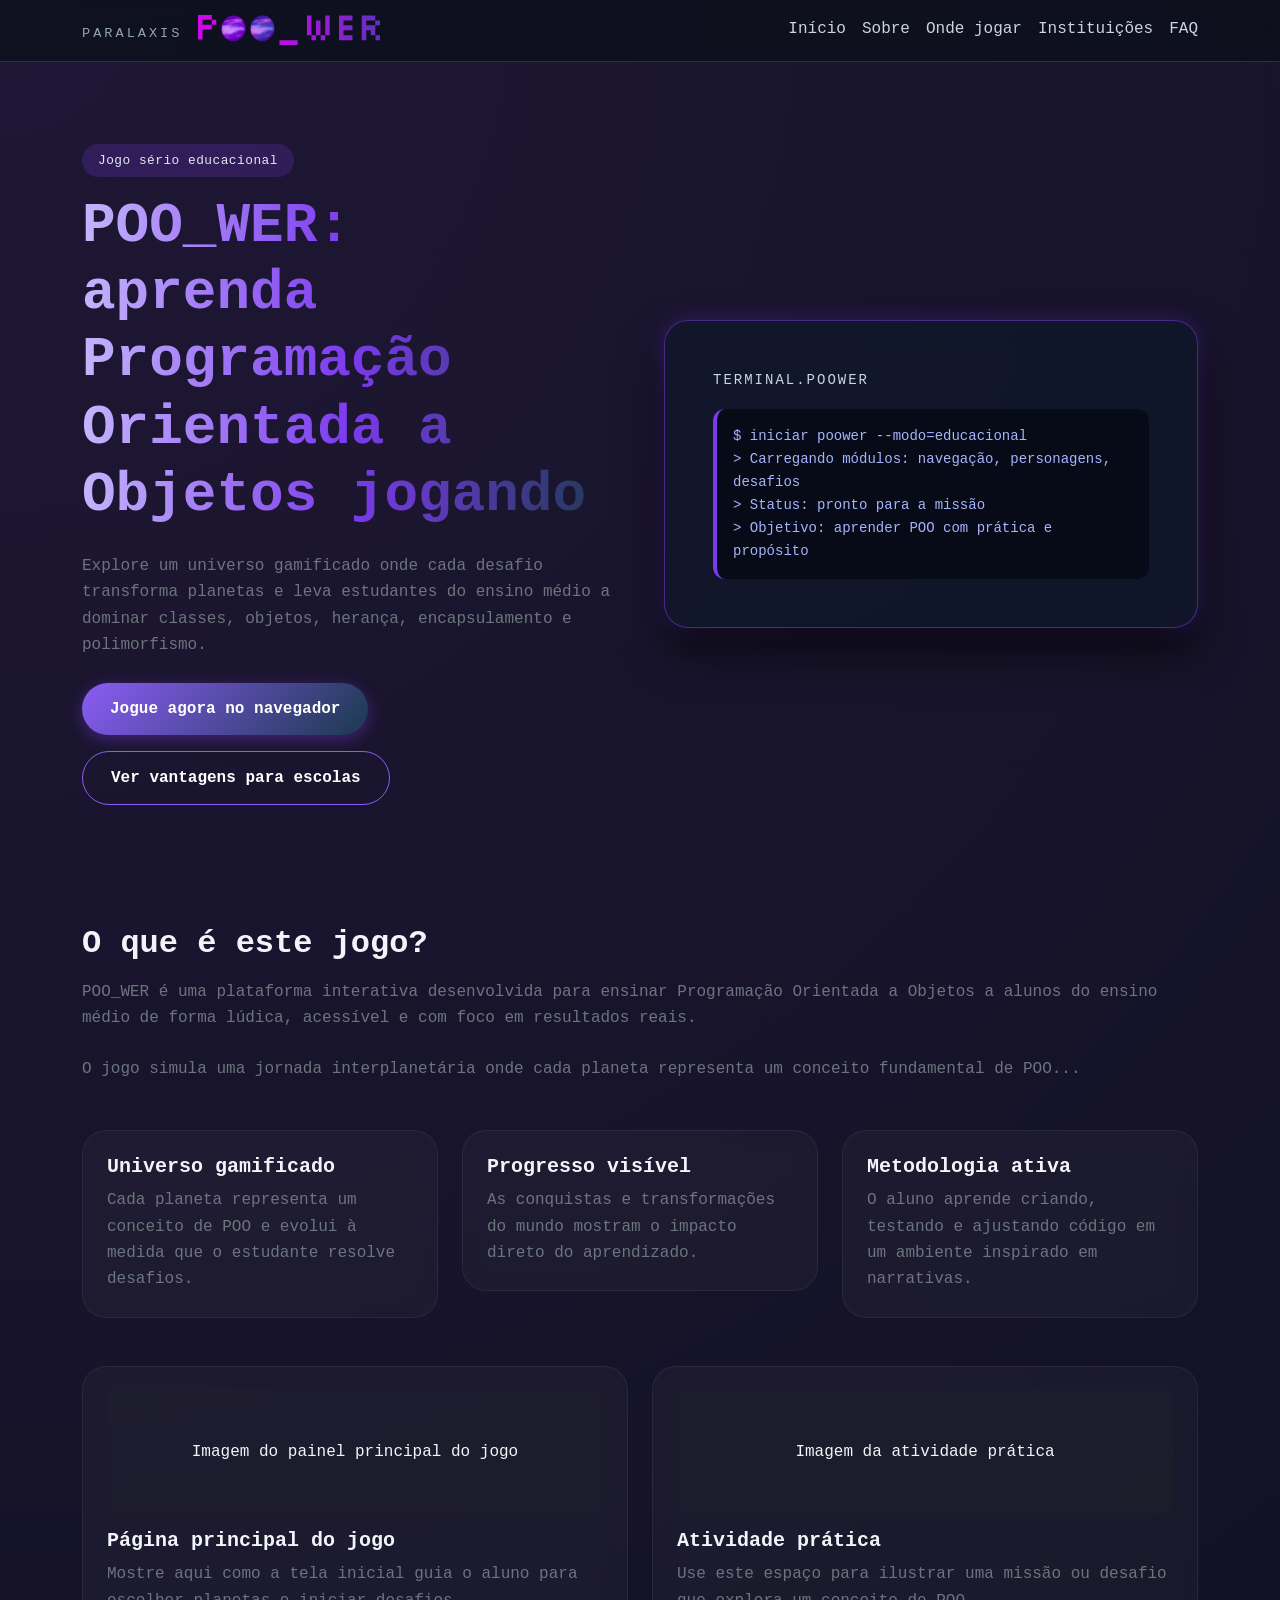
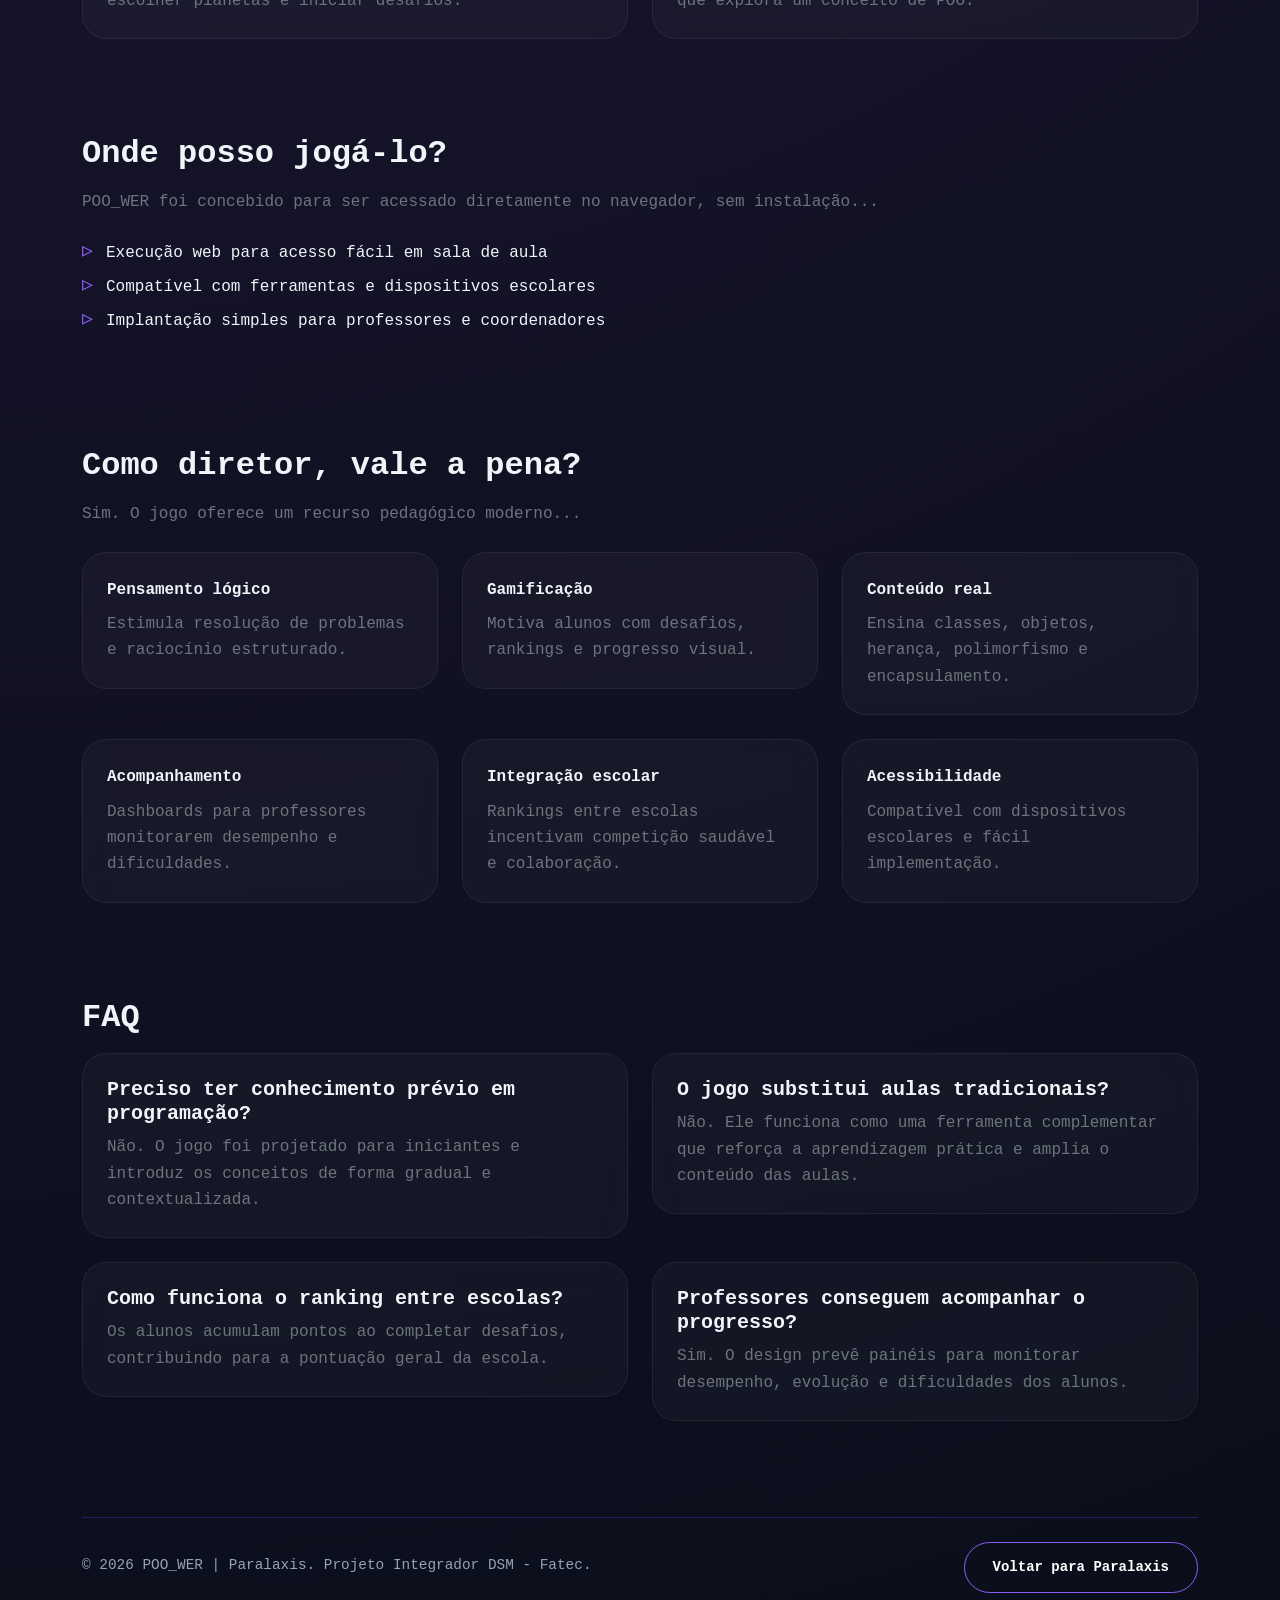
==== commit 3d371db6: "otimização--design" ====
--- a/index.html
+++ b/index.html
@@ -1,151 +1,311 @@
-<!DOCTYPE html>
+<!doctype html>
 <html lang="pt-BR">
-<head>
-    <meta charset="UTF-8">
-    <meta name="viewport" content="width=device-width, initial-scale=1.0">
+  <head>
+    <meta charset="UTF-8" />
+    <meta name="viewport" content="width=device-width, initial-scale=1.0" />
     <title>POO_WER | Jogo Educacional de POO</title>
-    <meta name="description" content="POO_WER é um jogo sério para ensino de Programação Orientada a Objetos para alunos do ensino médio.">
-    <link rel="stylesheet" href="css/style.css">
-</head>
-<body>
-    <div class="page-shell">
-        <header class="topbar">
-            <div class="brand">
-                <span class="brand-name">PARALAXIS</span>
-                <span class="brand-product">POO_WER</span>
-            </div>
-            <nav class="main-nav">
-                <a href="#inicio">Início</a>
-                <a href="#sobre">Sobre</a>
-                <a href="#onde">Onde jogar</a>
-                <a href="#diretores">Instituições</a>
-                <a href="#faq">FAQ</a>
-            </nav>
-        </header>
-
-        <main>
-            <section class="hero" id="inicio">
-                <div class="hero-copy">
-                    <span class="eyebrow">Jogo sério educacional</span>
-                    <h1>POO_WER: aprenda Programação Orientada a Objetos jogando</h1>
-                    <p>Explore um universo gamificado onde cada desafio transforma planetas e leva estudantes do ensino médio a dominar classes, objetos, herança, encapsulamento e polimorfismo.</p>
-                    <div class="hero-actions">
-                        <a href="#onde" class="button primary">Jogue agora no navegador</a>
-                        <a href="#diretores" class="button ghost">Ver vantagens para escolas</a>
-                    </div>
-                </div>
-                <aside class="hero-panel">
-                    <div class="panel-header">terminal.poower</div>
-                    <pre class="terminal">
+    <meta
+      name="description"
+      content="POO_WER é um jogo sério para ensino de Programação Orientada a Objetos para alunos do ensino médio."
+    />
+    <!-- Bootstrap 5 CSS -->
+    <link
+      href="https://cdn.jsdelivr.net/npm/bootstrap@5.3.3/dist/css/bootstrap.min.css"
+      rel="stylesheet"
+    />
+    <!-- CSS customizado (bastante enxuto) -->
+    <link rel="stylesheet" href="css/style.css" />
+  </head>
+  <body class="pt-5 pt-md-4">
+    <div class="page-shell container">
+      <!-- Navbar fixa -->
+      <nav class="navbar navbar-expand-md fixed-top topbar">
+        <div class="container">
+          <div class="brand d-flex align-items-baseline gap-3">
+            <span class="brand-name">PARALAXIS</span>
+            <span class="brand-product"
+              ><img src="imgs/logo-poower.svg" alt="Logo POO_WER" height="30"
+            /></span>
+          </div>
+          <button
+            class="navbar-toggler border-0"
+            type="button"
+            data-bs-toggle="collapse"
+            data-bs-target="#mainNav"
+          >
+            <span class="navbar-toggler-icon"></span>
+          </button>
+          <div
+            class="collapse navbar-collapse justify-content-end"
+            id="mainNav"
+          >
+            <div class="navbar-nav gap-3">
+              <a class="nav-link" href="#inicio">Início</a>
+              <a class="nav-link" href="#sobre">Sobre</a>
+              <a class="nav-link" href="#onde">Onde jogar</a>
+              <a class="nav-link" href="#diretores">Instituições</a>
+              <a class="nav-link" href="#faq">FAQ</a>
+            </div>
+          </div>
+        </div>
+      </nav>
+
+      <main>
+        <!-- Hero -->
+        <section class="hero row align-items-center g-5 py-5 my-4" id="inicio">
+          <div class="col-lg-6">
+            <span class="eyebrow d-inline-block mb-3"
+              >Jogo sério educacional</span
+            >
+            <h1 class="fw-bold mb-4">
+              POO_WER: aprenda Programação Orientada a Objetos jogando
+            </h1>
+            <p class="text-secondary mb-4">
+              Explore um universo gamificado onde cada desafio transforma
+              planetas e leva estudantes do ensino médio a dominar classes,
+              objetos, herança, encapsulamento e polimorfismo.
+            </p>
+            <div class="d-flex gap-3 flex-wrap">
+              <a href="#onde" class="btn btn-primary-custom"
+                >Jogue agora no navegador</a
+              >
+              <a href="#diretores" class="btn btn-ghost-custom"
+                >Ver vantagens para escolas</a
+              >
+            </div>
+          </div>
+          <aside class="col-lg-6">
+            <div class="hero-panel p-4 p-md-5">
+              <div class="panel-header small text-uppercase mb-3">
+                terminal.poower
+              </div>
+              <pre class="terminal p-3 mb-0">
 $ iniciar poower --modo=educacional
 > Carregando módulos: navegação, personagens, desafios
 > Status: pronto para a missão
-> Objetivo: aprender POO com prática e propósito
-                    </pre>
-                </aside>
-            </section>
-
-            <section class="section" id="sobre">
-                <h2>O que é este jogo?</h2>
-                <p>POO_WER é uma plataforma interativa desenvolvida para ensinar Programação Orientada a Objetos a alunos do ensino médio de forma lúdica, acessível e com foco em resultados reais.</p>
-                <p>O jogo simula uma jornada interplanetária onde cada planeta representa um conceito fundamental de POO: classes, objetos, herança, encapsulamento e polimorfismo. Os estudantes resolvem desafios práticos que transformam visualmente os mundos, reforçando o aprendizado através da ação.</p>
-                <div class="cards-grid">
-                    <article class="info-card">
-                        <h3>Universo gamificado</h3>
-                        <p>Cada planeta representa um conceito de POO e evolui à medida que o estudante resolve desafios.</p>
-                    </article>
-                    <article class="info-card">
-                        <h3>Progresso visível</h3>
-                        <p>As conquistas e transformações do mundo mostram o impacto direto do aprendizado.</p>
-                    </article>
-                    <article class="info-card">
-                        <h3>Metodologia ativa</h3>
-                        <p>O aluno aprende criando, testando e ajustando código em um ambiente inspirado em narrativas.</p>
-                    </article>
+> Objetivo: aprender POO com prática e propósito</pre
+              >
+            </div>
+          </aside>
+        </section>
+
+        <!-- Seção Sobre -->
+        <section class="py-5" id="sobre">
+          <h2 class="fw-bold mb-3">O que é este jogo?</h2>
+          <p class="text-secondary mb-4">
+            POO_WER é uma plataforma interativa desenvolvida para ensinar
+            Programação Orientada a Objetos a alunos do ensino médio de forma
+            lúdica, acessível e com foco em resultados reais.
+          </p>
+          <p class="text-secondary mb-5">
+            O jogo simula uma jornada interplanetária onde cada planeta
+            representa um conceito fundamental de POO...
+          </p>
+          <div class="row g-4 mb-5">
+            <div class="col-md-4">
+              <article class="custom-card p-4">
+                <h3 class="h5 fw-bold">Universo gamificado</h3>
+                <p class="text-secondary mb-0">
+                  Cada planeta representa um conceito de POO e evolui à medida
+                  que o estudante resolve desafios.
+                </p>
+              </article>
+            </div>
+            <div class="col-md-4">
+              <article class="custom-card p-4">
+                <h3 class="h5 fw-bold">Progresso visível</h3>
+                <p class="text-secondary mb-0">
+                  As conquistas e transformações do mundo mostram o impacto
+                  direto do aprendizado.
+                </p>
+              </article>
+            </div>
+            <div class="col-md-4">
+              <article class="custom-card p-4">
+                <h3 class="h5 fw-bold">Metodologia ativa</h3>
+                <p class="text-secondary mb-0">
+                  O aluno aprende criando, testando e ajustando código em um
+                  ambiente inspirado em narrativas.
+                </p>
+              </article>
+            </div>
+          </div>
+          <div class="row g-4">
+            <div class="col-md-6">
+              <article class="custom-card p-4">
+                <div
+                  class="image-placeholder bg-dark bg-opacity-25 rounded-3 p-5 text-center mb-3"
+                >
+                  Imagem do painel principal do jogo
                 </div>
-                <div class="image-grid">
-                    <article class="image-card">
-                        <div class="image-placeholder">Imagem do painel principal do jogo</div>
-                        <h3>Página principal do jogo</h3>
-                        <p>Mostre aqui como a tela inicial guia o aluno para escolher planetas e iniciar desafios.</p>
-                    </article><br>
-                    <article class="image-card">
-                        <div class="image-placeholder">Imagem da atividade prática</div>
-                        <h3>Atividade prática</h3>
-                        <p>Use este espaço para ilustrar uma missão ou desafio que explora um conceito de POO.</p>
-                    </article>
+                <h3 class="h5 fw-bold">Página principal do jogo</h3>
+                <p class="text-secondary mb-0">
+                  Mostre aqui como a tela inicial guia o aluno para escolher
+                  planetas e iniciar desafios.
+                </p>
+              </article>
+            </div>
+            <div class="col-md-6">
+              <article class="custom-card p-4">
+                <div
+                  class="image-placeholder bg-dark bg-opacity-25 rounded-3 p-5 text-center mb-3"
+                >
+                  Imagem da atividade prática
                 </div>
-            </section>
-
-            <section class="section alt" id="onde">
-                <h2>Onde posso jogá-lo?</h2>
-                <p>POO_WER foi concebido para ser acessado diretamente no navegador, sem instalação. Ele também funciona em laboratórios escolares, tablets e computadores pessoais.</p>
-                <ul class="feature-list">
-                    <li>Execução web para acesso fácil em sala de aula</li>
-                    <li>Compatível com ferramentas e dispositivos escolares</li>
-                    <li>Implantação simples para professores e coordenadores</li>
-                </ul>
-            </section>
-
-            <section class="section" id="diretores">
-                <h2>Como diretor, vale a pena?</h2>
-                <p>Sim. O jogo oferece um recurso pedagógico moderno, alinhado a metodologias ativas e com potencial para engajar alunos de forma natural. Além dos benefícios educacionais, inclui ferramentas para acompanhamento institucional.</p>
-                <div class="benefit-grid">
-                    <div class="benefit-card">
-                        <strong>Pensamento lógico</strong>
-                        <p>Estimula resolução de problemas e raciocínio estruturado.</p>
-                    </div>
-                    <div class="benefit-card">
-                        <strong>Gamificação</strong>
-                        <p>Motiva alunos com desafios, rankings e progresso visual.</p>
-                    </div>
-                    <div class="benefit-card">
-                        <strong>Conteúdo real</strong>
-                        <p>Ensina classes, objetos, herança, polimorfismo e encapsulamento.</p>
-                    </div>
-                    <div class="benefit-card">
-                        <strong>Acompanhamento</strong>
-                        <p>Dashboards para professores monitorarem desempenho e dificuldades.</p>
-                    </div>
-                    <div class="benefit-card">
-                        <strong>Integração escolar</strong>
-                        <p>Rankings entre escolas incentivam competição saudável e colaboração.</p>
-                    </div>
-                    <div class="benefit-card">
-                        <strong>Acessibilidade</strong>
-                        <p>Compatível com dispositivos escolares e fácil implementação.</p>
-                    </div>
-                </div>
-            </section>
-
-            <section class="section" id="faq">
-                <h2>FAQ</h2>
-                <div class="faq-grid">
-                    <article class="faq-card">
-                        <h3>Preciso ter conhecimento prévio em programação?</h3>
-                        <p>Não. O jogo foi projetado para iniciantes e introduz os conceitos de forma gradual e contextualizada.</p>
-                    </article>
-                    <article class="faq-card">
-                        <h3>O jogo substitui aulas tradicionais?</h3>
-                        <p>Não. Ele funciona como uma ferramenta complementar que reforça a aprendizagem prática e amplia o conteúdo das aulas.</p>
-                    </article>
-                    <article class="faq-card">
-                        <h3>Como funciona o ranking entre escolas?</h3>
-                        <p>Os alunos acumulam pontos ao completar desafios, contribuindo para a pontuação geral da escola.</p>
-                    </article>
-                    <article class="faq-card">
-                        <h3>Professores conseguem acompanhar o progresso?</h3>
-                        <p>Sim. O design prevê painéis para monitorar desempenho, evolução e dificuldades dos alunos.</p>
-                    </article>
-                </div>
-            </section>
-        </main>
-
-        <footer class="site-footer">
-            <p>© 2026 POO_WER | Paralaxis. Projeto Integrador DSM - Fatec.</p>
-            <p>Desenvolvido com HTML, CSS e visão pedagógica.</p>
-            <p><a href="paralaxis.html" class="button ghost">Voltar para Paralaxis</a></p>
-        </footer>
+                <h3 class="h5 fw-bold">Atividade prática</h3>
+                <p class="text-secondary mb-0">
+                  Use este espaço para ilustrar uma missão ou desafio que
+                  explora um conceito de POO.
+                </p>
+              </article>
+            </div>
+          </div>
+        </section>
+
+        <!-- Onde jogar -->
+        <section class="py-5" id="onde">
+          <h2 class="fw-bold mb-3">Onde posso jogá-lo?</h2>
+          <p class="text-secondary mb-4">
+            POO_WER foi concebido para ser acessado diretamente no navegador,
+            sem instalação...
+          </p>
+          <ul class="feature-list list-unstyled">
+            <li class="ps-4 position-relative mb-2">
+              Execução web para acesso fácil em sala de aula
+            </li>
+            <li class="ps-4 position-relative mb-2">
+              Compatível com ferramentas e dispositivos escolares
+            </li>
+            <li class="ps-4 position-relative mb-2">
+              Implantação simples para professores e coordenadores
+            </li>
+          </ul>
+        </section>
+
+        <!-- Diretores -->
+        <section class="py-5" id="diretores">
+          <h2 class="fw-bold mb-3">Como diretor, vale a pena?</h2>
+          <p class="text-secondary mb-4">
+            Sim. O jogo oferece um recurso pedagógico moderno...
+          </p>
+          <div class="row g-4">
+            <div class="col-sm-6 col-lg-4">
+              <div class="custom-card p-4">
+                <strong class="d-block mb-2">Pensamento lógico</strong>
+                <p class="text-secondary mb-0">
+                  Estimula resolução de problemas e raciocínio estruturado.
+                </p>
+              </div>
+            </div>
+            <div class="col-sm-6 col-lg-4">
+              <div class="custom-card p-4">
+                <strong class="d-block mb-2">Gamificação</strong>
+                <p class="text-secondary mb-0">
+                  Motiva alunos com desafios, rankings e progresso visual.
+                </p>
+              </div>
+            </div>
+            <div class="col-sm-6 col-lg-4">
+              <div class="custom-card p-4">
+                <strong class="d-block mb-2">Conteúdo real</strong>
+                <p class="text-secondary mb-0">
+                  Ensina classes, objetos, herança, polimorfismo e
+                  encapsulamento.
+                </p>
+              </div>
+            </div>
+            <div class="col-sm-6 col-lg-4">
+              <div class="custom-card p-4">
+                <strong class="d-block mb-2">Acompanhamento</strong>
+                <p class="text-secondary mb-0">
+                  Dashboards para professores monitorarem desempenho e
+                  dificuldades.
+                </p>
+              </div>
+            </div>
+            <div class="col-sm-6 col-lg-4">
+              <div class="custom-card p-4">
+                <strong class="d-block mb-2">Integração escolar</strong>
+                <p class="text-secondary mb-0">
+                  Rankings entre escolas incentivam competição saudável e
+                  colaboração.
+                </p>
+              </div>
+            </div>
+            <div class="col-sm-6 col-lg-4">
+              <div class="custom-card p-4">
+                <strong class="d-block mb-2">Acessibilidade</strong>
+                <p class="text-secondary mb-0">
+                  Compatível com dispositivos escolares e fácil implementação.
+                </p>
+              </div>
+            </div>
+          </div>
+        </section>
+
+        <!-- FAQ -->
+        <section class="py-5" id="faq">
+          <h2 class="fw-bold mb-3">FAQ</h2>
+          <div class="row g-4">
+            <div class="col-md-6">
+              <article class="custom-card p-4">
+                <h3 class="h5 fw-bold">
+                  Preciso ter conhecimento prévio em programação?
+                </h3>
+                <p class="text-secondary mb-0">
+                  Não. O jogo foi projetado para iniciantes e introduz os
+                  conceitos de forma gradual e contextualizada.
+                </p>
+              </article>
+            </div>
+            <div class="col-md-6">
+              <article class="custom-card p-4">
+                <h3 class="h5 fw-bold">O jogo substitui aulas tradicionais?</h3>
+                <p class="text-secondary mb-0">
+                  Não. Ele funciona como uma ferramenta complementar que reforça
+                  a aprendizagem prática e amplia o conteúdo das aulas.
+                </p>
+              </article>
+            </div>
+            <div class="col-md-6">
+              <article class="custom-card p-4">
+                <h3 class="h5 fw-bold">
+                  Como funciona o ranking entre escolas?
+                </h3>
+                <p class="text-secondary mb-0">
+                  Os alunos acumulam pontos ao completar desafios, contribuindo
+                  para a pontuação geral da escola.
+                </p>
+              </article>
+            </div>
+            <div class="col-md-6">
+              <article class="custom-card p-4">
+                <h3 class="h5 fw-bold">
+                  Professores conseguem acompanhar o progresso?
+                </h3>
+                <p class="text-secondary mb-0">
+                  Sim. O design prevê painéis para monitorar desempenho,
+                  evolução e dificuldades dos alunos.
+                </p>
+              </article>
+            </div>
+          </div>
+        </section>
+      </main>
+
+      <footer
+        class="site-footer d-flex flex-wrap justify-content-between align-items-center mt-5 pt-4 pb-3"
+      >
+        <p class="mb-1">
+          © 2026 POO_WER | Paralaxis. Projeto Integrador DSM - Fatec.
+        </p>
+        <a href="paralaxis.html" class="btn btn-ghost-custom btn-sm"
+          >Voltar para Paralaxis</a
+        >
+      </footer>
     </div>
-</body>
-</html>+
+    <!-- Bootstrap JS -->
+    <script src="https://cdn.jsdelivr.net/npm/bootstrap@5.3.3/dist/js/bootstrap.bundle.min.js"></script>
+  </body>
+</html>
--- a/css/style.css
+++ b/css/style.css
@@ -1,13 +1,3 @@
-/* POO_WER - CSS otimizado com navbar fixa e responsivo */
-:root {
-  --roxo: #7c3aed;
-  --ciano: #22d3ee;
-  --fundo: #0b0f1a;
-  --texto: #e2e8f0;
-  --texto-suave: #94a3b8;
-  --borda: rgba(124, 58, 237, 0.3);
-}
-
 * {
   box-sizing: border-box;
   margin: 0;
@@ -15,345 +5,171 @@
 }
 
 body {
-  font-family: 'Segoe UI', 'JetBrains Mono', monospace;
-  background: radial-gradient(circle at top left, #1a1030, #0b0f1a);
-  color: var(--texto);
-  line-height: 1.6;
-  padding-top: 90px; /* Compensa a navbar fixa */
+  font-family: "Segoe UI", "JetBrains Mono", monospace;
+  background: radial-gradient(circle at top left, #1f1735, #0a0e1a);
+  color: #f1f5f9;
+  line-height: 1.65;
 }
 
-.page-shell {
-  max-width: 1200px;
-  margin: 0 auto;
-  padding: 20px;
-}
-
-/* Cabeçalho fixo */
+/* Navbar glassmorphism */
 .topbar {
-  position: fixed;
-  top: 0;
-  left: 0;
-  right: 0;
-  z-index: 1000;
-  display: flex;
-  flex-wrap: wrap;
-  justify-content: space-between;
-  align-items: center;
-  gap: 20px;
-  padding: 15px 20px;
-  background: rgba(11, 15, 26, 0.95);
-  backdrop-filter: blur(8px);
-  border-bottom: 1px solid var(--borda);
-}
-
-.brand {
-  display: flex;
-  gap: 12px;
-  align-items: baseline;
+  background: rgba(11, 15, 26, 0.75);
+  backdrop-filter: blur(16px);
+  border-bottom: 1px solid rgba(124, 58, 237, 0.4);
 }
 
 .brand-name {
-  color: var(--texto-suave);
+  color: #94a3b8;
   letter-spacing: 3px;
-  font-size: 0.9rem;
+  font-size: 0.85rem;
 }
 
 .brand-product {
-  font-size: 1.8rem;
-  font-weight: bold;
+  font-size: 1.7rem;
+  font-weight: 800;
   color: white;
-  text-shadow: 0 0 8px var(--roxo);
+  text-shadow:
+    0 0 12px #7c3aed,
+    0 0 24px rgba(124, 58, 237, 0.4);
 }
 
-.main-nav {
-  display: flex;
-  gap: 20px;
-  flex-wrap: wrap;
+.nav-link {
+  color: #cbd5e1 !important;
+  font-weight: 500;
+  padding: 6px 0 !important;
+  border-bottom: 2px solid transparent;
+  transition: 0.25s;
 }
 
-.main-nav a {
-  color: var(--texto-suave);
-  text-decoration: none;
-  padding: 6px 0;
-  border-bottom: 2px solid transparent;
-  transition: 0.2s;
+.nav-link:hover {
+  color: #fff !important;
+  border-bottom-color: #8b5cf6;
 }
 
-.main-nav a:hover {
-  color: var(--ciano);
-  border-bottom-color: var(--ciano);
-}
-
-/* Hero */
-.hero {
-  display: grid;
-  grid-template-columns: 1fr 1fr;
-  gap: 30px;
-  align-items: center;
-  margin: 40px 0 60px;
-}
-
+/* Hero título com gradiente */
 .hero h1 {
   font-size: clamp(2.5rem, 5vw, 3.5rem);
   line-height: 1.2;
-  background: linear-gradient(90deg, var(--roxo), var(--ciano));
+  background: linear-gradient(90deg, #c4b5fd, #7c3aed, #1b394f);
   -webkit-background-clip: text;
   background-clip: text;
   color: transparent;
-  margin-bottom: 20px;
-}
-
-.hero p {
-  color: var(--texto-suave);
-  margin-bottom: 30px;
 }
 
 .eyebrow {
-  display: inline-block;
   background: rgba(124, 58, 237, 0.2);
-  padding: 6px 14px;
+  padding: 6px 16px;
   border-radius: 20px;
   font-size: 0.8rem;
-  color: var(--ciano);
-  margin-bottom: 15px;
+  letter-spacing: 0.5px;
+  color: #e2e8f0;
 }
 
-.hero-actions {
-  display: flex;
-  gap: 15px;
-  flex-wrap: wrap;
+/* Botões personalizados */
+.btn-primary-custom {
+  background: linear-gradient(135deg, #8b5cf6, #1b394f);
+  color: #fff !important;
+  border-radius: 40px;
+  padding: 14px 28px;
+  font-weight: 600;
+  border: none;
+  box-shadow: 0 4px 15px rgba(124, 58, 237, 0.4);
+  transition: all 0.3s;
 }
 
-/* Botões */
-.button {
-  display: inline-block;
-  padding: 14px 28px;
-  border-radius: 40px;
-  text-decoration: none;
-  font-weight: bold;
-  transition: 0.2s;
+.btn-primary-custom:hover {
+  transform: translateY(-3px);
+  box-shadow: 0 10px 25px rgba(124, 58, 237, 0.6);
+  color: #fff;
 }
 
-.button.primary {
-  background: linear-gradient(135deg, var(--roxo), var(--ciano));
-  color: #0b0f1a;
+.btn-ghost-custom {
+  background: transparent;
+  border: 1px solid #8b5cf6;
+  color: #fff !important;
+  border-radius: 40px;
+  padding: 14px 28px;
+  font-weight: 600;
+  transition: all 0.3s;
 }
 
-.button.ghost {
-  background: transparent;
-  border: 1px solid var(--roxo);
-  color: white;
+.btn-ghost-custom:hover {
+  background: rgba(139, 92, 246, 0.15);
+  transform: translateY(-3px);
+  box-shadow: 0 8px 20px rgba(124, 58, 237, 0.3);
 }
 
-.button:hover {
-  transform: translateY(-2px);
-  box-shadow: 0 10px 20px rgba(0,0,0,0.3);
-}
-
-/* Terminal */
+/* Terminal com efeito glass e brilho */
 .hero-panel {
-  background: #0f172a;
-  border: 1px solid var(--borda);
-  border-radius: 20px;
-  padding: 25px;
-  box-shadow: 0 20px 30px rgba(0,0,0,0.5);
+  background: rgba(15, 23, 42, 0.8);
+  backdrop-filter: blur(12px);
+  border: 1px solid rgba(124, 58, 237, 0.5);
+  border-radius: 24px;
+  box-shadow:
+    0 25px 45px rgba(0, 0, 0, 0.6),
+    0 0 20px rgba(124, 58, 237, 0.3);
 }
 
 .panel-header {
-  color: var(--ciano);
-  font-size: 0.9rem;
-  margin-bottom: 15px;
+  color: #cbd5e1;
   letter-spacing: 2px;
 }
 
 .terminal {
   background: #070b18;
-  padding: 20px;
   border-radius: 12px;
-  font-family: monospace;
-  color: #cbd5e1;
+  font-family: "JetBrains Mono", monospace;
+  color: #a5b4fc;
   white-space: pre-wrap;
+  border-left: 4px solid #7c3aed;
 }
 
-/* Seções */
-.section {
-  padding: 60px 0;
+/* Cards universais com vidro e hover elegante */
+.custom-card {
+  background: rgba(255, 255, 255, 0.03);
+  backdrop-filter: blur(10px);
+  border: 1px solid rgba(255, 255, 255, 0.06);
+  border-radius: 24px;
+  transition: all 0.3s ease;
 }
 
-.section h2 {
-  font-size: 2.2rem;
-  margin-bottom: 20px;
+.custom-card:hover {
+  border-color: #7c3aed;
+  background: rgba(124, 58, 237, 0.08);
+  transform: scale(1.02);
+  box-shadow:
+    0 12px 24px rgba(0, 0, 0, 0.4),
+    0 0 15px rgba(124, 58, 237, 0.2);
 }
 
-.section p {
-  color: var(--texto-suave);
-  max-width: 800px;
-  margin-bottom: 30px;
-}
-
-/* Grids de cards */
-.cards-grid,
-.benefit-grid,
-.faq-grid {
-  display: grid;
-  grid-template-columns: repeat(auto-fit, minmax(260px, 1fr));
-  gap: 25px;
-  margin-top: 30px;
-}
-
-.cards-grid {
-  gap: 30px;
-  margin-top: 40px;
-  margin-bottom: 20px;
-}
-
-/* Cards unificados */
-.info-card,
-.benefit-card,
-.faq-card,
-.image-card {
-  background: rgba(255,255,255,0.03);
-  border: 1px solid rgba(255,255,255,0.08);
-  border-radius: 24px;
-  padding: 30px;
-  transition: 0.2s;
-}
-
-.info-card:hover,
-.benefit-card:hover,
-.faq-card:hover {
-  border-color: var(--roxo);
-  background: rgba(124, 58, 237, 0.05);
-}
-
-.info-card h3,
-.benefit-card strong,
-.faq-card h3 {
-  margin-bottom: 16px;
-  font-size: 1.3rem;
-  display: block;
-}
-
-/* Lista */
-.feature-list {
-  list-style: none;
-  margin-top: 20px;
-}
-
-.feature-list li {
-  padding: 12px 0 12px 35px;
-  position: relative;
-}
-
+/* Lista com triângulo roxo */
 .feature-list li::before {
   content: "▹";
   position: absolute;
   left: 0;
-  color: var(--ciano);
-  font-size: 1.5rem;
+  color: #8b5cf6;
+  font-size: 1.4rem;
+  line-height: 1;
 }
 
-/* Footer */
+/* Footer com borda sutil */
 .site-footer {
-  margin-top: 60px;
-  padding-top: 30px;
-  border-top: 1px solid var(--borda);
-  display: flex;
-  justify-content: space-between;
-  flex-wrap: wrap;
-  color: var(--texto-suave);
+  border-top: 1px solid rgba(124, 58, 237, 0.3);
+  color: #94a3b8;
   font-size: 0.9rem;
 }
 
-/* Responsividade para celular */
+/* Ajustes mínimos para mobile */
 @media (max-width: 768px) {
-  body {
-    padding-top: 70px;
-  }
-
-  .topbar {
-    padding: 12px 16px;
-    gap: 15px;
-  }
-
-  .main-nav {
-    width: 100%;
-    justify-content: space-around;
-    gap: 10px;
-  }
-
-  .main-nav a {
-    padding: 8px 4px;
-    font-size: 0.9rem;
-  }
-
-  .hero {
-    grid-template-columns: 1fr;
-    gap: 20px;
-    margin: 20px 0 40px;
-  }
-
   .hero h1 {
     font-size: 2.2rem;
   }
-
-  .hero-actions .button {
+  .brand-product {
+    font-size: 1.4rem;
+  }
+  .btn-primary-custom,
+  .btn-ghost-custom {
     width: 100%;
     text-align: center;
   }
-
-  .section {
-    padding: 40px 0;
-  }
-
-  .section h2 {
-    font-size: 1.8rem;
-  }
-
-  .cards-grid,
-  .benefit-grid,
-  .faq-grid {
-    grid-template-columns: 1fr;
-    gap: 20px;
-  }
-
-  .info-card,
-  .benefit-card,
-  .faq-card,
-  .image-card {
-    padding: 20px;
-  }
-
-  .hero-panel {
-    padding: 20px;
-  }
-
-  .terminal {
-    padding: 15px;
-    font-size: 0.9rem;
-  }
-
-  .feature-list li {
-    padding-left: 30px;
-  }
-
-  .site-footer {
-    flex-direction: column;
-    text-align: center;
-    gap: 10px;
-  }
 }
-
-@media (max-width: 480px) {
-  .brand-product {
-    font-size: 1.5rem;
-  }
-
-  .hero h1 {
-    font-size: 1.9rem;
-  }
-
-  .button {
-    padding: 12px 20px;
-  }
-}
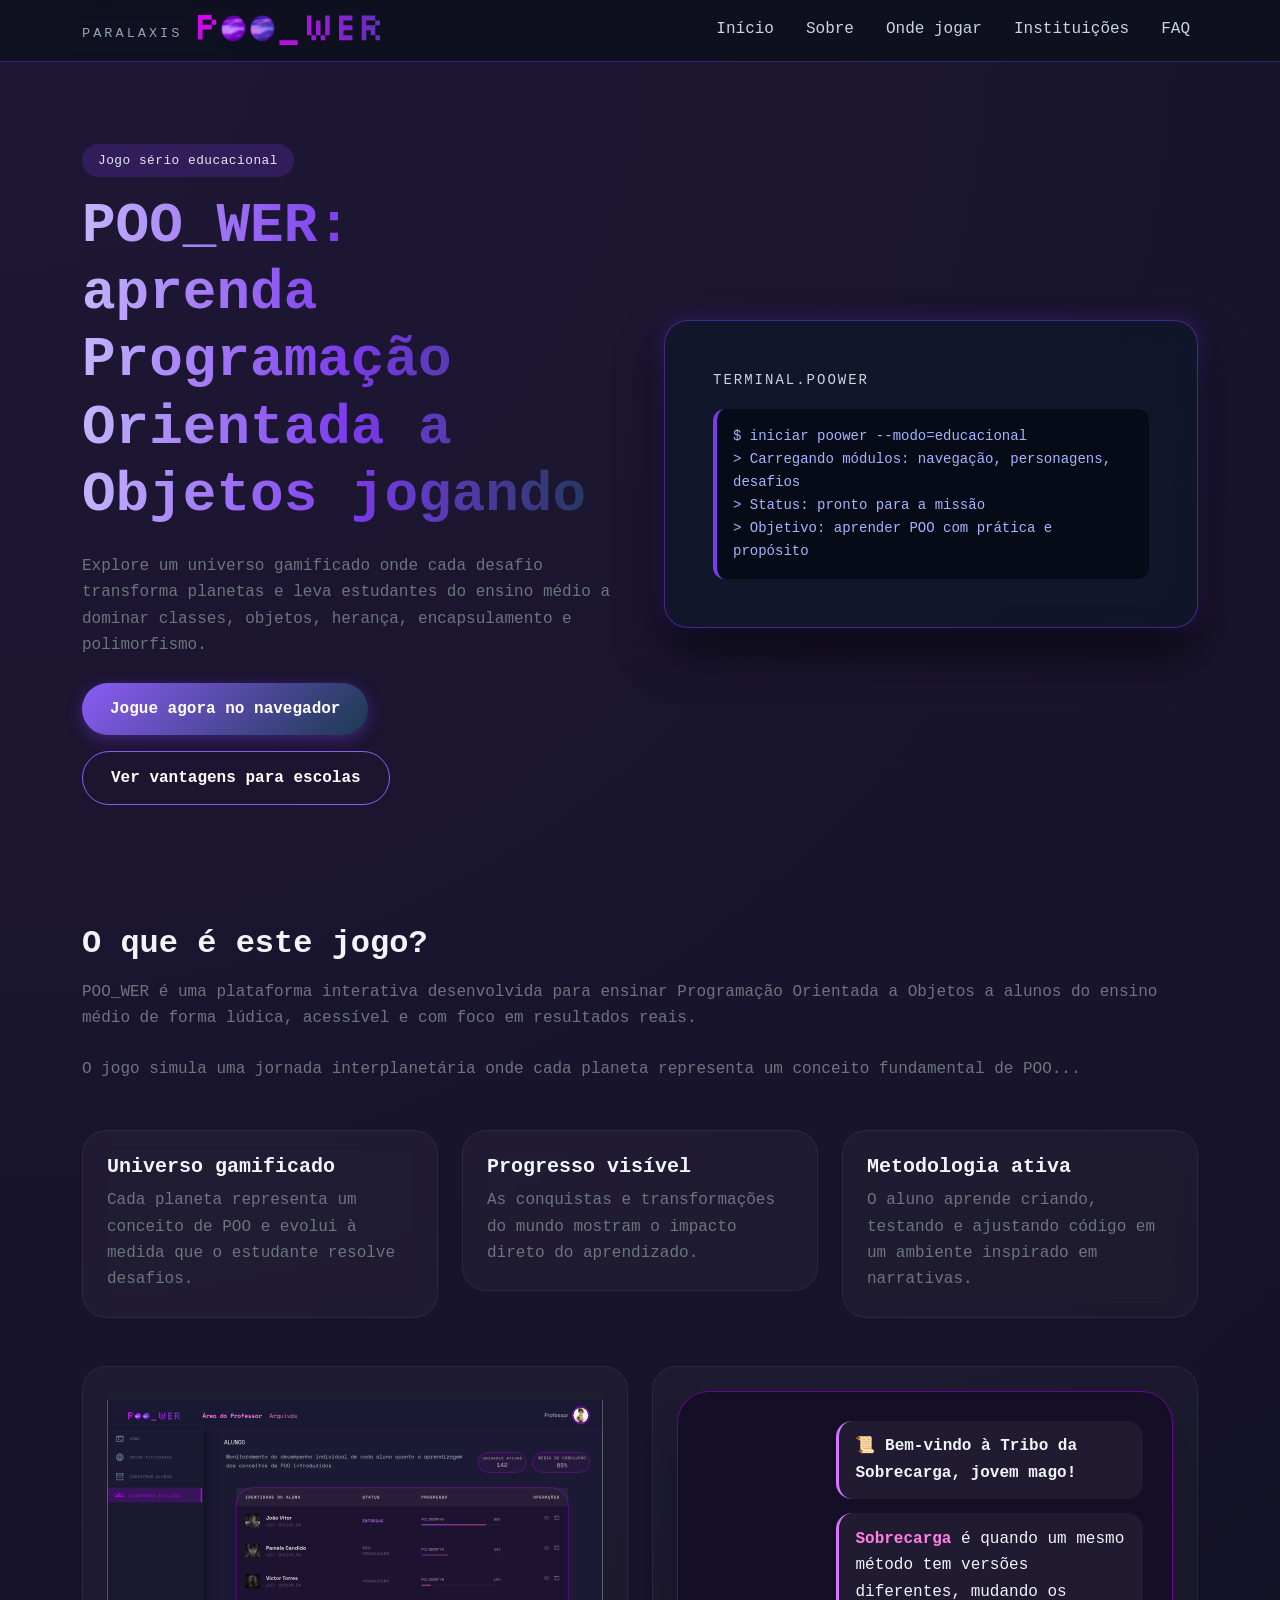
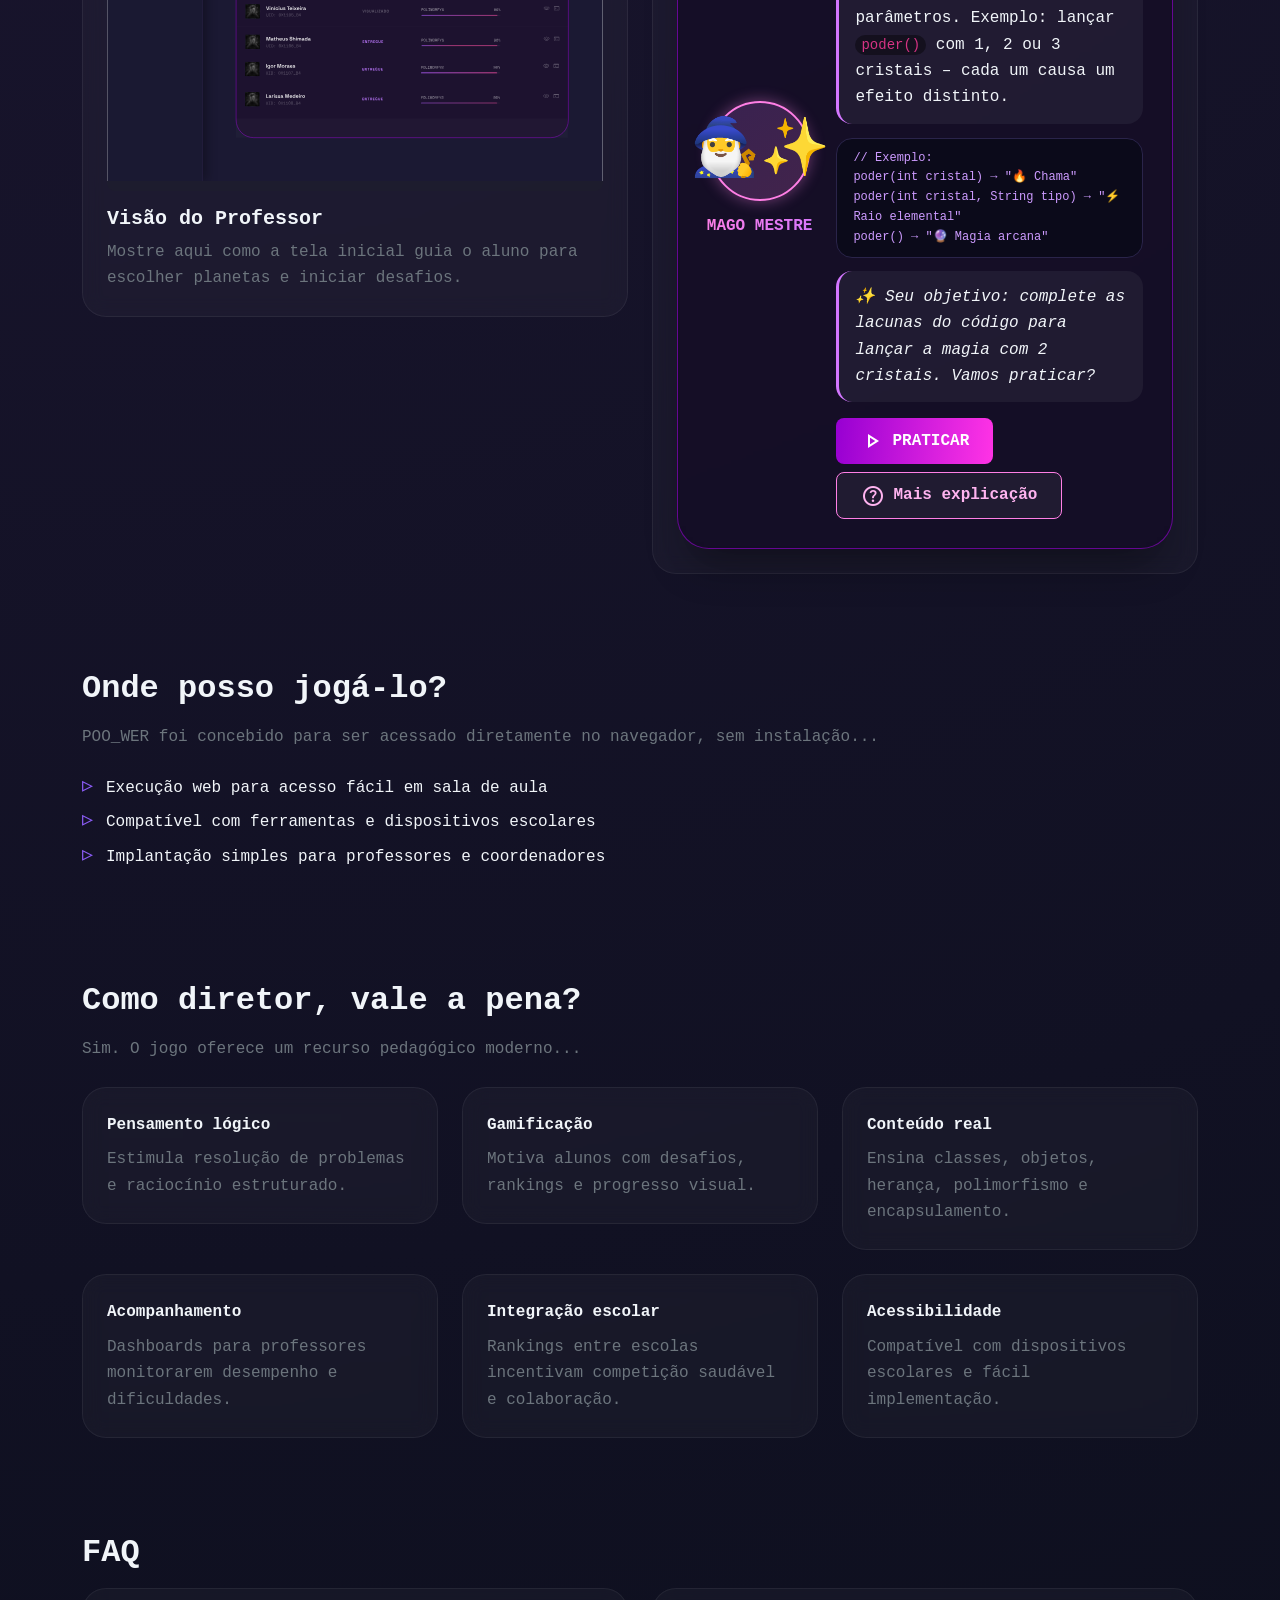
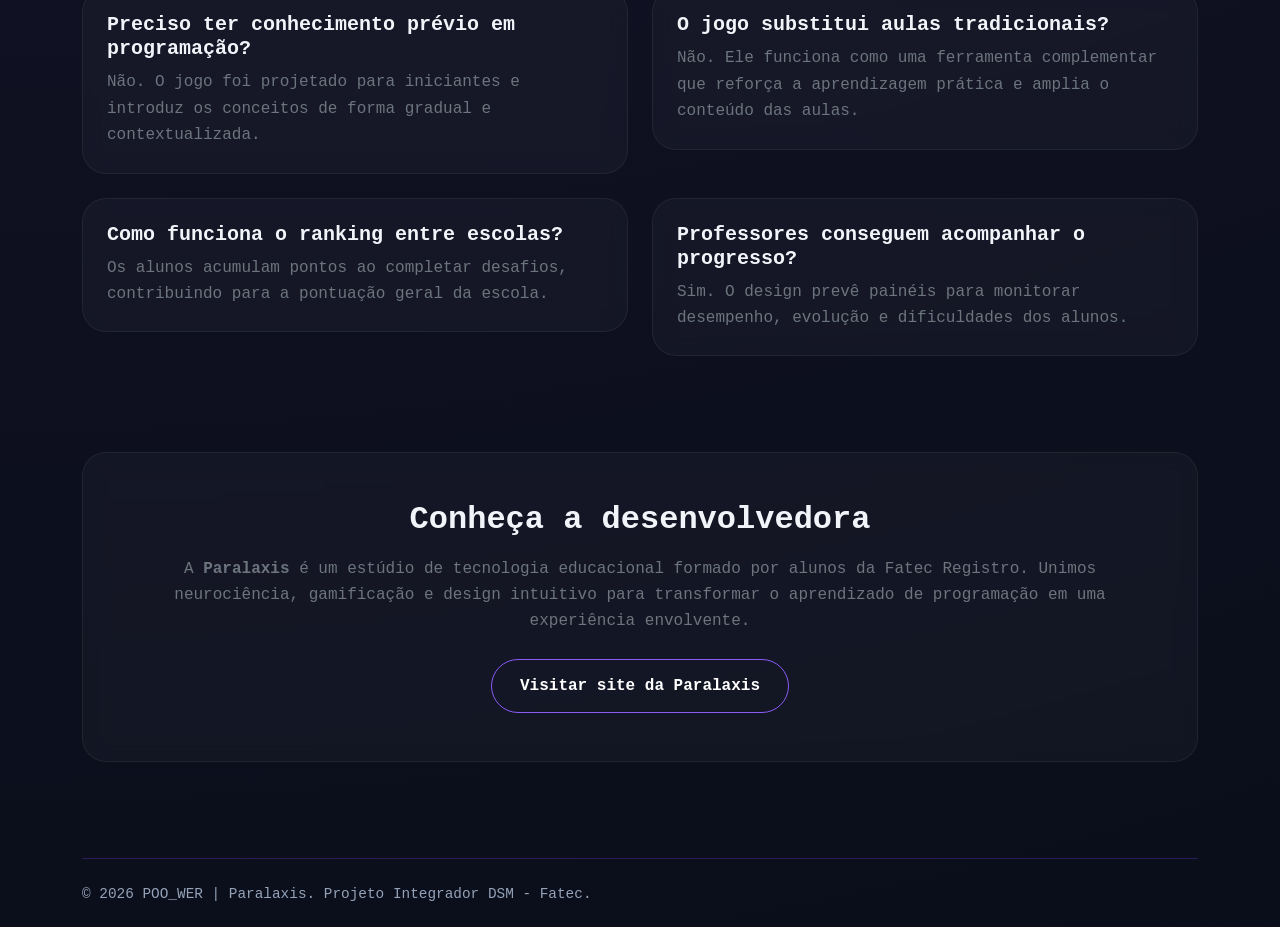
==== commit 761b03b5: "ligacao-entre-paginas" ====
--- a/index.html
+++ b/index.html
@@ -13,7 +13,7 @@
       href="https://cdn.jsdelivr.net/npm/bootstrap@5.3.3/dist/css/bootstrap.min.css"
       rel="stylesheet"
     />
-    <!-- CSS customizado (bastante enxuto) -->
+<link href="https://fonts.googleapis.com/css2?family=Material+Symbols+Outlined:opsz,wght,FILL,GRAD@20..48,400,0,1" rel="stylesheet">
     <link rel="stylesheet" href="css/style.css" />
   </head>
   <body class="pt-5 pt-md-4">
@@ -133,12 +133,10 @@
           <div class="row g-4">
             <div class="col-md-6">
               <article class="custom-card p-4">
-                <div
-                  class="image-placeholder bg-dark bg-opacity-25 rounded-3 p-5 text-center mb-3"
-                >
-                  Imagem do painel principal do jogo
+                <div class="image-placeholder bg-dark bg-opacity-25 rounded-3 text-center mb-3 img-mockup">
+
                 </div>
-                <h3 class="h5 fw-bold">Página principal do jogo</h3>
+                <h3 class="h5 fw-bold">Visão do Professor</h3>
                 <p class="text-secondary mb-0">
                   Mostre aqui como a tela inicial guia o aluno para escolher
                   planetas e iniciar desafios.
@@ -147,16 +145,71 @@
             </div>
             <div class="col-md-6">
               <article class="custom-card p-4">
-                <div
-                  class="image-placeholder bg-dark bg-opacity-25 rounded-3 p-5 text-center mb-3"
-                >
-                  Imagem da atividade prática
-                </div>
-                <h3 class="h5 fw-bold">Atividade prática</h3>
-                <p class="text-secondary mb-0">
-                  Use este espaço para ilustrar uma missão ou desafio que
-                  explora um conceito de POO.
-                </p>
+                    <!-- Card do Mago -->
+                    <div id="mockMageCard" class="mockup-glass">
+                        <div class="row align-items-center g-4">
+                            <div class="col-md-auto text-center">
+                                <div class="mage-circle"><span>🧙‍♂️✨</span></div>
+                                <div class="mage-name">MAGO MESTRE</div>
+                            </div>
+                            <div class="col">
+                                <div class="mage-bubble"><strong>📜 Bem-vindo à Tribo da Sobrecarga, jovem mago!</strong></div>
+                                <div class="mage-bubble"><span style="color:#ff7fe5; font-weight:700;">Sobrecarga</span> é quando um mesmo método tem versões diferentes, mudando os parâmetros. Exemplo: lançar <code style="background:#00000066; padding:2px 6px; border-radius:10px;">poder()</code> com 1, 2 ou 3 cristais – cada um causa um efeito distinto.</div>
+                                <div class="code-block-mini">
+                                    // Exemplo:<br>
+                                    poder(int cristal) → "🔥 Chama"<br>
+                                    poder(int cristal, String tipo) → "⚡ Raio elemental"<br>
+                                    poder() → "🔮 Magia arcana"
+                                </div>
+                                <div class="mage-bubble"><em>✨ Seu objetivo: complete as lacunas do código para lançar a magia com 2 cristais. Vamos praticar?</em></div>
+                                <div class="d-flex gap-2 flex-wrap mt-3">
+                                    <button id="mockPraticar" class="btn-mage"><span class="material-symbols-outlined">play_arrow</span> PRATICAR</button>
+                                    <button id="mockExplicar" class="btn-mage-outline"><span class="material-symbols-outlined">help</span> Mais explicação</button>
+                                </div>
+                            </div>
+                        </div>
+                    </div>
+
+                    <!-- Card do Quiz (inicialmente oculto) -->
+                    <div id="mockQuizCard" class="mockup-glass hidden-mock">
+                        <div class="row align-items-center g-4">
+                            <div class="col-md-auto text-center">
+                                <div class="mage-circle"><span>📋</span></div>
+                                <div class="mage-name">DESAFIO</div>
+                            </div>
+                            <div class="col">
+                                <div class="mage-bubble"><strong>Qual a definição correta de Sobrecarga (Overloading)?</strong></div>
+                                
+                                <div class="quiz-option">
+                                    <input type="radio" name="quizOverload" value="1" class="quiz-radio" id="q1">
+                                    <label for="q1" class="custom-radio"></label>
+                                    <label for="q1">Mesmo nome de método, mas com parâmetros diferentes (quantidade/tipo).</label>
+                                </div>
+                                <div class="quiz-option">
+                                    <input type="radio" name="quizOverload" value="0" class="quiz-radio" id="q2">
+                                    <label for="q2" class="custom-radio"></label>
+                                    <label for="q2">Dois métodos com o mesmo nome e os mesmos parâmetros.</label>
+                                </div>
+                                <div class="quiz-option">
+                                    <input type="radio" name="quizOverload" value="2" class="quiz-radio" id="q3">
+                                    <label for="q3" class="custom-radio"></label>
+                                    <label for="q3">Métodos com nomes diferentes e comportamentos similares.</label>
+                                </div>
+                                <div class="quiz-option">
+                                    <input type="radio" name="quizOverload" value="3" class="quiz-radio" id="q4">
+                                    <label for="q4" class="custom-radio"></label>
+                                    <label for="q4">Usar a palavra-chave 'override' no método.</label>
+                                </div>
+
+                                <div id="mockFeedback" class="feedback-box">📖 Selecione a alternativa correta e confira!</div>
+
+                                <div class="d-flex gap-2 mt-3">
+                                    <button id="mockVerificar" class="btn-mage"><span class="material-symbols-outlined">check_circle</span> VERIFICAR</button>
+                                    <button id="mockVoltar" class="btn-mage-outline"><span class="material-symbols-outlined">arrow_back</span> Voltar</button>
+                                </div>
+                            </div>
+                        </div>
+                    </div>
               </article>
             </div>
           </div>
@@ -291,21 +344,25 @@
             </div>
           </div>
         </section>
+        <section class="py-5" id="desenvolvedora">
+  <div class="custom-card p-4 p-md-5 text-center">
+    <h2 class="fw-bold mb-3">Conheça a desenvolvedora</h2>
+    <p class="text-secondary mb-4">
+      A <strong>Paralaxis</strong> é um estúdio de tecnologia educacional formado por alunos da Fatec Registro.
+      Unimos neurociência, gamificação e design intuitivo para transformar o aprendizado de programação em uma experiência envolvente.
+    </p>
+    <a href="paralaxis.html" class="btn btn-ghost-custom">Visitar site da Paralaxis</a>
+  </div>
+</section>
       </main>
 
-      <footer
-        class="site-footer d-flex flex-wrap justify-content-between align-items-center mt-5 pt-4 pb-3"
-      >
-        <p class="mb-1">
-          © 2026 POO_WER | Paralaxis. Projeto Integrador DSM - Fatec.
-        </p>
-        <a href="paralaxis.html" class="btn btn-ghost-custom btn-sm"
-          >Voltar para Paralaxis</a
-        >
+      <footer class="site-footer d-flex flex-wrap justify-content-between align-items-center mt-5 pt-4 pb-3">
+        <p class="mb-1"> © 2026 POO_WER | Paralaxis. Projeto Integrador DSM - Fatec.</p>
       </footer>
     </div>
 
     <!-- Bootstrap JS -->
     <script src="https://cdn.jsdelivr.net/npm/bootstrap@5.3.3/dist/js/bootstrap.bundle.min.js"></script>
   </body>
+  <script src="js/script.js"></script>
 </html>
--- a/css/style.css
+++ b/css/style.css
@@ -11,7 +11,7 @@
   line-height: 1.65;
 }
 
-/* Navbar glassmorphism */
+
 .topbar {
   background: rgba(11, 15, 26, 0.75);
   backdrop-filter: blur(16px);
@@ -34,15 +34,15 @@
 }
 
 .nav-link {
-  color: #cbd5e1 !important;
+  color: #cbd5e1;
   font-weight: 500;
-  padding: 6px 0 !important;
+  padding: 6px 0;
   border-bottom: 2px solid transparent;
   transition: 0.25s;
 }
 
 .nav-link:hover {
-  color: #fff !important;
+  color: #fff;
   border-bottom-color: #8b5cf6;
 }
 
@@ -173,3 +173,170 @@
     text-align: center;
   }
 }
+
+        /* ===== MOCKUP DO JOGO (Mago/Quiz) ===== */
+        .mockup-glass {
+            background: rgba(18, 10, 35, 0.75);
+            backdrop-filter: blur(18px);
+            border-radius: 2rem;
+            border: 1px solid rgba(184, 0, 255, 0.5);
+            box-shadow: 0 25px 40px -12px rgba(0,0,0,0.4);
+            padding: 1.8rem;
+        }
+        .mage-circle {
+            width: 100px;
+            height: 100px;
+            background: linear-gradient(145deg, rgba(211,118,255,0.19), rgba(255,127,229,0.19));
+            border-radius: 50%;
+            display: flex;
+            align-items: center;
+            justify-content: center;
+            margin: 0 auto;
+            border: 2px solid #ff7fe5;
+            box-shadow: 0 0 15px rgba(255,127,229,0.4);
+        }
+        .mage-circle span {
+            font-size: 3.5rem;
+        }
+        .mage-name {
+            font-family: 'Space Grotesk', monospace;
+            font-weight: 800;
+            background: linear-gradient(135deg, #ff7fe5, #d376ff);
+            -webkit-background-clip: text;
+            background-clip: text;
+            color: transparent;
+            font-size: 1rem;
+            margin-top: 0.75rem;
+        }
+        .mage-bubble {
+            background: rgba(255,255,255,0.05);
+            border-left: 3px solid #d376ff;
+            padding: 0.8rem 1rem;
+            border-radius: 1rem;
+            margin-bottom: 0.9rem;
+        }
+        .code-block-mini {
+            background: #0b0a1a;
+            border-radius: 1rem;
+            padding: 0.6rem 1rem;
+            font-family: monospace;
+            font-size: 0.75rem;
+            color: #cd9bff;
+            border: 1px solid #2a244a;
+            margin: 0.8rem 0;
+        }
+
+        /* ===== QUIZ (dentro do mockup) ===== */
+        .quiz-option {
+            background: rgba(20, 15, 40, 0.6);
+            border: 1px solid rgba(184, 0, 255, 0.4);
+            border-radius: 1rem;
+            padding: 0.7rem 1rem;
+            margin-bottom: 0.7rem;
+            display: flex;
+            align-items: center;
+            gap: 0.8rem;
+            cursor: pointer;
+            transition: 0.2s;
+        }
+        .quiz-option:hover {
+            border-color: #ff7fe5;
+            background: rgba(255,127,229,0.08);
+        }
+        .quiz-radio {
+            display: none;
+        }
+        .quiz-radio + .custom-radio {
+            width: 1.2rem;
+            height: 1.2rem;
+            border-radius: 50%;
+            border: 2px solid #aba9bf;
+            display: inline-block;
+            flex-shrink: 0;
+        }
+        .quiz-radio:checked + .custom-radio {
+            border-color: #ff7fe5;
+            background: #ff7fe5;
+            box-shadow: inset 0 0 0 2px #1a1235;
+        }
+        .feedback-box {
+            margin-top: 1rem;
+            background: rgba(0,0,0,0.5);
+            border-radius: 1rem;
+            padding: 0.8rem;
+            font-size: 0.8rem;
+            border-left: 3px solid #ff7fe5;
+        }
+        .hidden-mock {
+            display: none;
+        }
+        .toast-mock {
+            position: fixed;
+            bottom: 20px;
+            left: 50%;
+            transform: translateX(-50%);
+            background: rgba(30, 11, 58, 0.93);
+            backdrop-filter: blur(12px);
+            border: 1px solid #d376ff;
+            color: white;
+            padding: 0.5rem 1.2rem;
+            border-radius: 2rem;
+            font-size: 0.8rem;
+            z-index: 9999;
+            white-space: nowrap;
+        }
+        .btn-mage {
+            background: linear-gradient(95deg, #9700d2, #ff33e5);
+            color: #fff;
+            font-weight: 700;
+            border-radius: 8px;
+            padding: 0.6rem 1.5rem;
+            border: none;
+            display: inline-flex;
+            align-items: center;
+            gap: 0.5rem;
+            transition: all 0.2s;
+        }
+        .btn-mage-outline {
+            background: rgba(255, 255, 255, 0.05);
+            border: 1px solid #ff7fe5;
+            color: #ffb4f0;
+            font-weight: 700;
+            border-radius: 8px;
+            padding: 0.6rem 1.5rem;
+            display: inline-flex;
+            align-items: center;
+            gap: 0.5rem;
+            transition: all 0.2s;
+        }
+        .btn-mage:hover,
+        .btn-mage-outline:hover {
+            transform: translateY(-2px);
+            filter: brightness(1.1);
+        }
+
+        .btn-cyber {
+            background: rgba(88, 28, 135, 0.2);
+            backdrop-filter: blur(4px);
+            border: 1.5px solid #c084fc;
+            color: #e9d5ff;
+            box-shadow: 0 0 8px rgba(168, 85, 247, 0.6);
+            text-decoration: none;
+            padding: 0.6rem 1.5rem;
+            border-radius: 8px;
+            font-weight: 700;
+            display: inline-block;
+            transition: all 0.2s;
+        }
+        .btn-cyber:hover {
+            background: #9333ea;
+            border-color: #f0abfc;
+            color: #0f0f1a;
+            box-shadow: 0 0 20px #c084fc;
+        }
+
+        .img-mockup {
+          background: url('../imgs/mockup-prof.svg') center/contain no-repeat;
+          width: 100%;
+          min-height: 400px;
+        } 
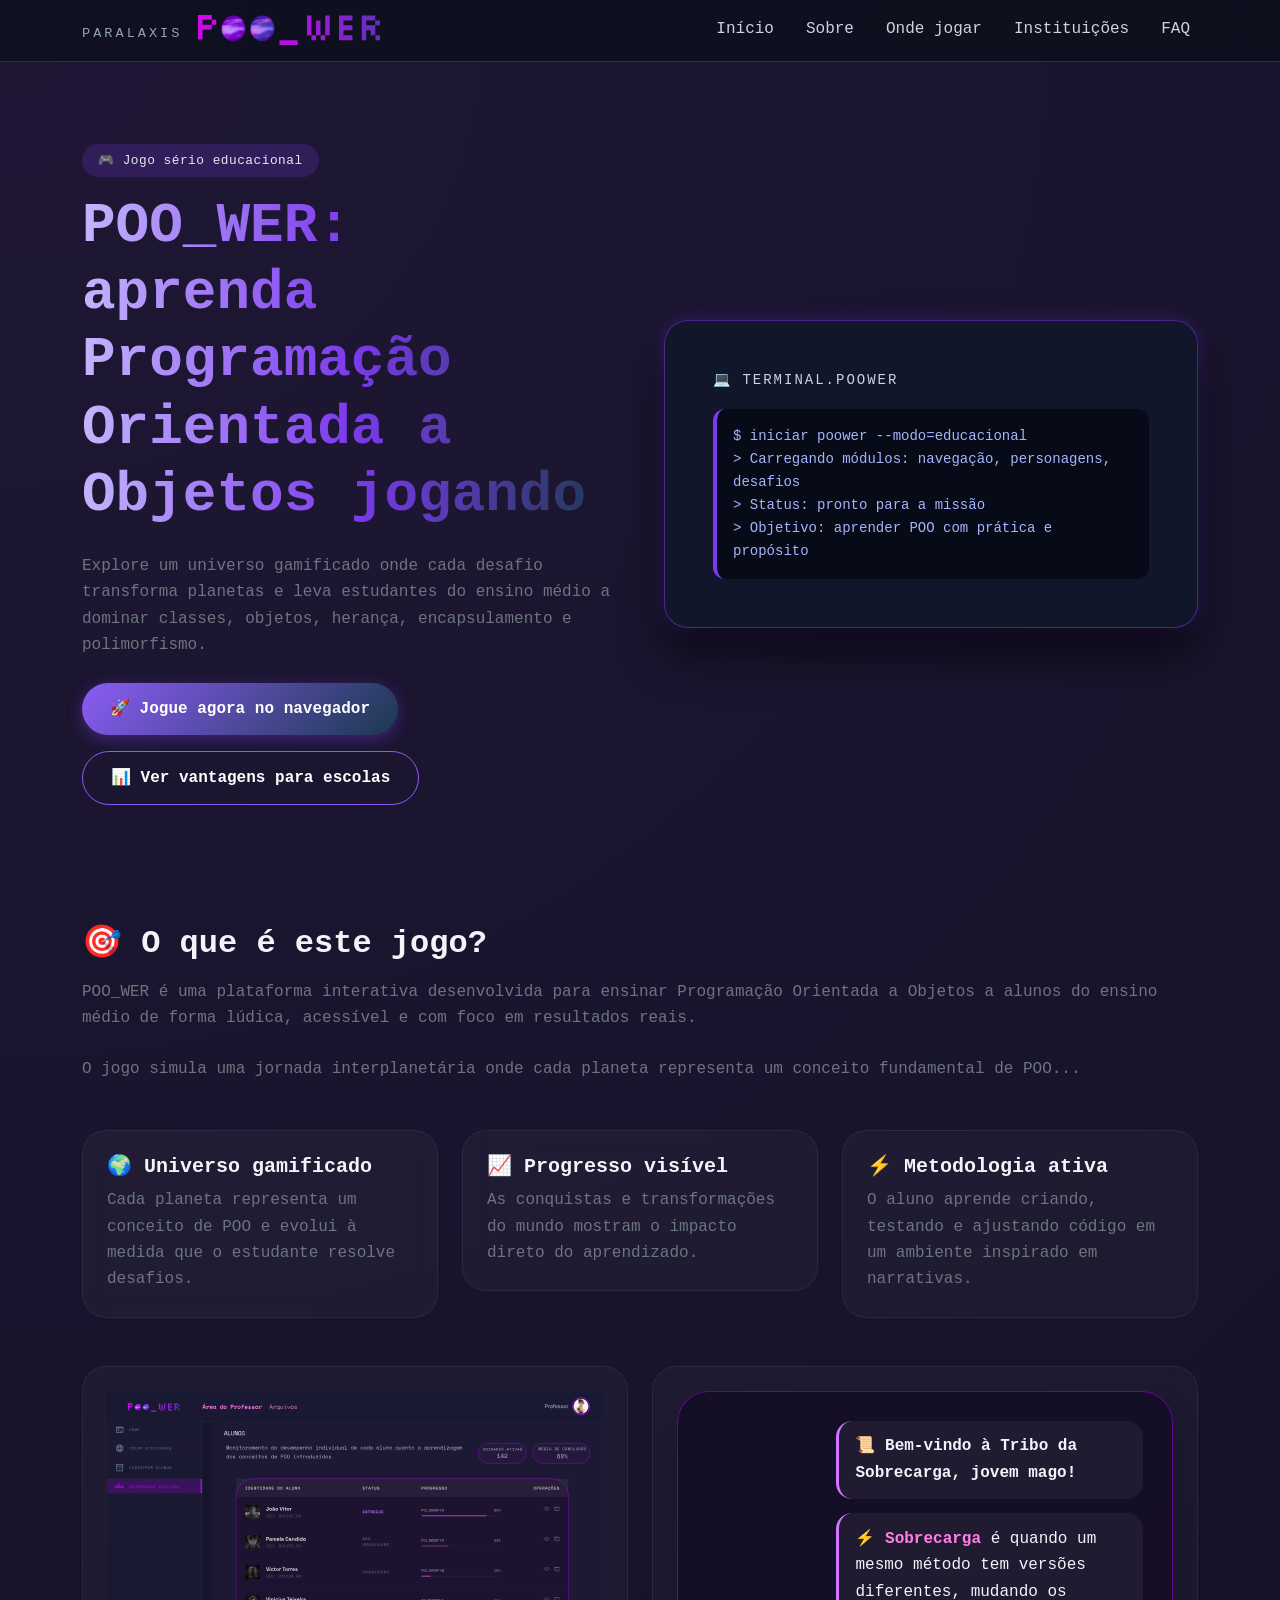
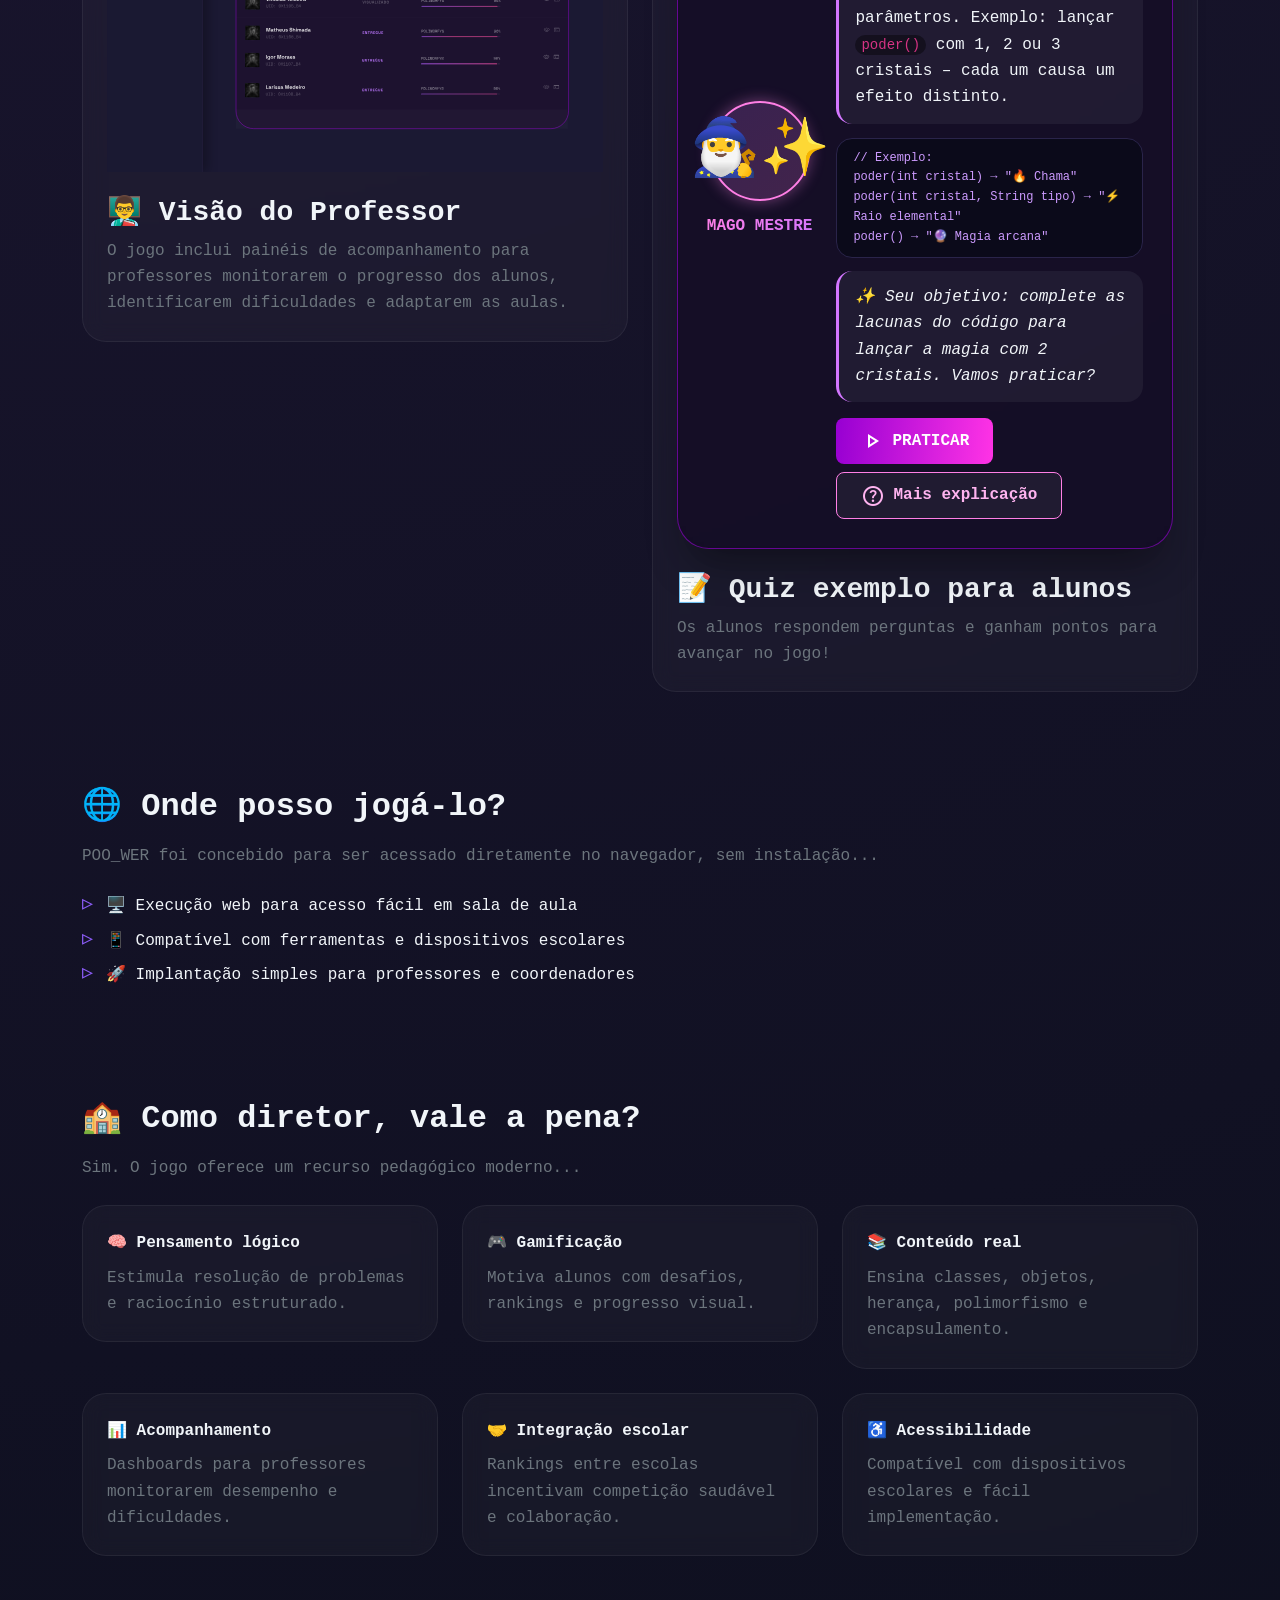
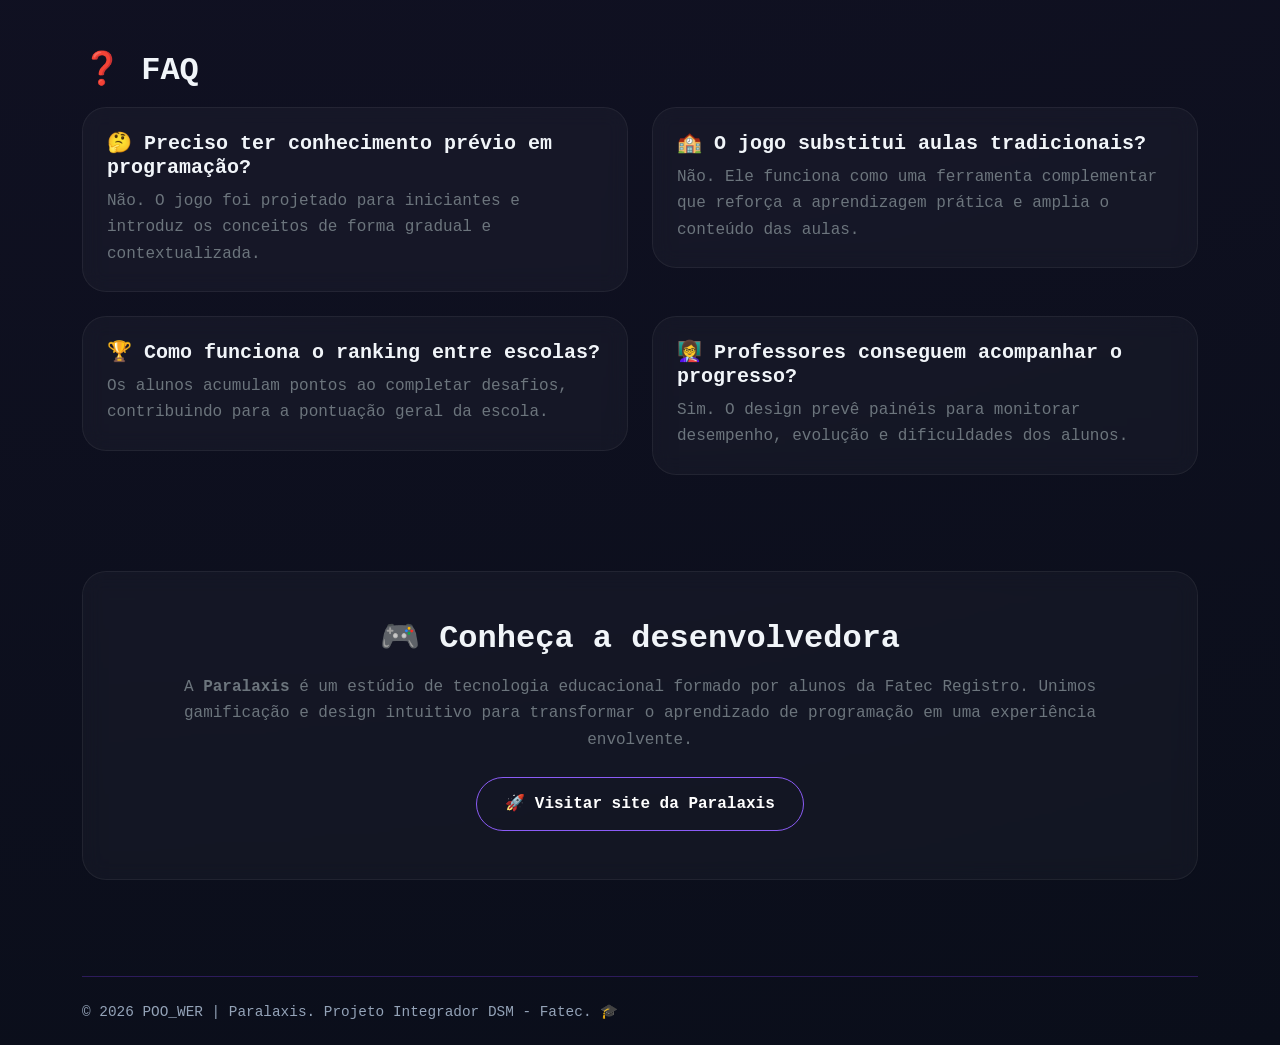
==== commit c291c020: "add integrantes e correções" ====
--- a/index.html
+++ b/index.html
@@ -24,7 +24,7 @@
           <div class="brand d-flex align-items-baseline gap-3">
             <span class="brand-name">PARALAXIS</span>
             <span class="brand-product"
-              ><img src="imgs/logo-poower.svg" alt="Logo POO_WER" height="30"
+              ><img src="imgs/projeto/logo-poower.svg" alt="Logo POO_WER" height="30"
             /></span>
           </div>
           <button
@@ -55,7 +55,7 @@
         <section class="hero row align-items-center g-5 py-5 my-4" id="inicio">
           <div class="col-lg-6">
             <span class="eyebrow d-inline-block mb-3"
-              >Jogo sério educacional</span
+              >🎮 Jogo sério educacional</span
             >
             <h1 class="fw-bold mb-4">
               POO_WER: aprenda Programação Orientada a Objetos jogando
@@ -67,17 +67,17 @@
             </p>
             <div class="d-flex gap-3 flex-wrap">
               <a href="#onde" class="btn btn-primary-custom"
-                >Jogue agora no navegador</a
+                >🚀 Jogue agora no navegador</a
               >
               <a href="#diretores" class="btn btn-ghost-custom"
-                >Ver vantagens para escolas</a
+                >📊 Ver vantagens para escolas</a
               >
             </div>
           </div>
           <aside class="col-lg-6">
             <div class="hero-panel p-4 p-md-5">
               <div class="panel-header small text-uppercase mb-3">
-                terminal.poower
+                💻 terminal.poower
               </div>
               <pre class="terminal p-3 mb-0">
 $ iniciar poower --modo=educacional
@@ -91,7 +91,7 @@
 
         <!-- Seção Sobre -->
         <section class="py-5" id="sobre">
-          <h2 class="fw-bold mb-3">O que é este jogo?</h2>
+          <h2 class="fw-bold mb-3">🎯 O que é este jogo?</h2>
           <p class="text-secondary mb-4">
             POO_WER é uma plataforma interativa desenvolvida para ensinar
             Programação Orientada a Objetos a alunos do ensino médio de forma
@@ -104,7 +104,7 @@
           <div class="row g-4 mb-5">
             <div class="col-md-4">
               <article class="custom-card p-4">
-                <h3 class="h5 fw-bold">Universo gamificado</h3>
+                <h3 class="h5 fw-bold">🌍 Universo gamificado</h3>
                 <p class="text-secondary mb-0">
                   Cada planeta representa um conceito de POO e evolui à medida
                   que o estudante resolve desafios.
@@ -113,7 +113,7 @@
             </div>
             <div class="col-md-4">
               <article class="custom-card p-4">
-                <h3 class="h5 fw-bold">Progresso visível</h3>
+                <h3 class="h5 fw-bold">📈 Progresso visível</h3>
                 <p class="text-secondary mb-0">
                   As conquistas e transformações do mundo mostram o impacto
                   direto do aprendizado.
@@ -122,7 +122,7 @@
             </div>
             <div class="col-md-4">
               <article class="custom-card p-4">
-                <h3 class="h5 fw-bold">Metodologia ativa</h3>
+                <h3 class="h5 fw-bold">⚡ Metodologia ativa</h3>
                 <p class="text-secondary mb-0">
                   O aluno aprende criando, testando e ajustando código em um
                   ambiente inspirado em narrativas.
@@ -132,17 +132,14 @@
           </div>
           <div class="row g-4">
             <div class="col-md-6">
-              <article class="custom-card p-4">
-                <div class="image-placeholder bg-dark bg-opacity-25 rounded-3 text-center mb-3 img-mockup">
-
-                </div>
-                <h3 class="h5 fw-bold">Visão do Professor</h3>
-                <p class="text-secondary mb-0">
-                  Mostre aqui como a tela inicial guia o aluno para escolher
-                  planetas e iniciar desafios.
-                </p>
-              </article>
-            </div>
+  <article class="custom-card p-4">
+    <img src="imgs/projeto/mockup-prof.svg" style="width: 100%; height: auto;">
+    <h3 class="fw-bold mt-4">👨‍🏫 Visão do Professor</h3>
+    <p class="text-secondary mb-0">
+      O jogo inclui painéis de acompanhamento para professores monitorarem o progresso dos alunos, identificarem dificuldades e adaptarem as aulas.
+    </p>
+  </article>
+</div>
             <div class="col-md-6">
               <article class="custom-card p-4">
                     <!-- Card do Mago -->
@@ -154,7 +151,7 @@
                             </div>
                             <div class="col">
                                 <div class="mage-bubble"><strong>📜 Bem-vindo à Tribo da Sobrecarga, jovem mago!</strong></div>
-                                <div class="mage-bubble"><span style="color:#ff7fe5; font-weight:700;">Sobrecarga</span> é quando um mesmo método tem versões diferentes, mudando os parâmetros. Exemplo: lançar <code style="background:#00000066; padding:2px 6px; border-radius:10px;">poder()</code> com 1, 2 ou 3 cristais – cada um causa um efeito distinto.</div>
+                                <div class="mage-bubble"><span style="color:#ff7fe5; font-weight:700;">⚡ Sobrecarga</span> é quando um mesmo método tem versões diferentes, mudando os parâmetros. Exemplo: lançar <code style="background:#00000066; padding:2px 6px; border-radius:10px;">poder()</code> com 1, 2 ou 3 cristais – cada um causa um efeito distinto.</div>
                                 <div class="code-block-mini">
                                     // Exemplo:<br>
                                     poder(int cristal) → "🔥 Chama"<br>
@@ -168,6 +165,7 @@
                                 </div>
                             </div>
                         </div>
+                        
                     </div>
 
                     <!-- Card do Quiz (inicialmente oculto) -->
@@ -183,22 +181,22 @@
                                 <div class="quiz-option">
                                     <input type="radio" name="quizOverload" value="1" class="quiz-radio" id="q1">
                                     <label for="q1" class="custom-radio"></label>
-                                    <label for="q1">Mesmo nome de método, mas com parâmetros diferentes (quantidade/tipo).</label>
+                                    <label for="q1"> Mesmo nome de método, mas com parâmetros diferentes (quantidade/tipo).</label>
                                 </div>
                                 <div class="quiz-option">
                                     <input type="radio" name="quizOverload" value="0" class="quiz-radio" id="q2">
                                     <label for="q2" class="custom-radio"></label>
-                                    <label for="q2">Dois métodos com o mesmo nome e os mesmos parâmetros.</label>
+                                    <label for="q2"> Dois métodos com o mesmo nome e os mesmos parâmetros.</label>
                                 </div>
                                 <div class="quiz-option">
                                     <input type="radio" name="quizOverload" value="2" class="quiz-radio" id="q3">
                                     <label for="q3" class="custom-radio"></label>
-                                    <label for="q3">Métodos com nomes diferentes e comportamentos similares.</label>
+                                    <label for="q3"> Métodos com nomes diferentes e comportamentos similares.</label>
                                 </div>
                                 <div class="quiz-option">
                                     <input type="radio" name="quizOverload" value="3" class="quiz-radio" id="q4">
                                     <label for="q4" class="custom-radio"></label>
-                                    <label for="q4">Usar a palavra-chave 'override' no método.</label>
+                                    <label for="q4"> Usar a palavra-chave 'override' no método.</label>
                                 </div>
 
                                 <div id="mockFeedback" class="feedback-box">📖 Selecione a alternativa correta e confira!</div>
@@ -210,6 +208,10 @@
                             </div>
                         </div>
                     </div>
+                    <h3 class="fw-bold mt-4">📝 Quiz exemplo para alunos</h3>
+                    <p class="text-secondary mb-0">
+                      Os alunos respondem perguntas e ganham pontos para avançar no jogo!
+                    </p>
               </article>
             </div>
           </div>
@@ -217,34 +219,34 @@
 
         <!-- Onde jogar -->
         <section class="py-5" id="onde">
-          <h2 class="fw-bold mb-3">Onde posso jogá-lo?</h2>
+          <h2 class="fw-bold mb-3">🌐 Onde posso jogá-lo?</h2>
           <p class="text-secondary mb-4">
             POO_WER foi concebido para ser acessado diretamente no navegador,
             sem instalação...
           </p>
           <ul class="feature-list list-unstyled">
             <li class="ps-4 position-relative mb-2">
-              Execução web para acesso fácil em sala de aula
+              🖥️ Execução web para acesso fácil em sala de aula
             </li>
             <li class="ps-4 position-relative mb-2">
-              Compatível com ferramentas e dispositivos escolares
+              📱 Compatível com ferramentas e dispositivos escolares
             </li>
             <li class="ps-4 position-relative mb-2">
-              Implantação simples para professores e coordenadores
+              🚀 Implantação simples para professores e coordenadores
             </li>
           </ul>
         </section>
 
         <!-- Diretores -->
         <section class="py-5" id="diretores">
-          <h2 class="fw-bold mb-3">Como diretor, vale a pena?</h2>
+          <h2 class="fw-bold mb-3">🏫 Como diretor, vale a pena?</h2>
           <p class="text-secondary mb-4">
             Sim. O jogo oferece um recurso pedagógico moderno...
           </p>
           <div class="row g-4">
             <div class="col-sm-6 col-lg-4">
               <div class="custom-card p-4">
-                <strong class="d-block mb-2">Pensamento lógico</strong>
+                <strong class="d-block mb-2">🧠 Pensamento lógico</strong>
                 <p class="text-secondary mb-0">
                   Estimula resolução de problemas e raciocínio estruturado.
                 </p>
@@ -252,7 +254,7 @@
             </div>
             <div class="col-sm-6 col-lg-4">
               <div class="custom-card p-4">
-                <strong class="d-block mb-2">Gamificação</strong>
+                <strong class="d-block mb-2">🎮 Gamificação</strong>
                 <p class="text-secondary mb-0">
                   Motiva alunos com desafios, rankings e progresso visual.
                 </p>
@@ -260,7 +262,7 @@
             </div>
             <div class="col-sm-6 col-lg-4">
               <div class="custom-card p-4">
-                <strong class="d-block mb-2">Conteúdo real</strong>
+                <strong class="d-block mb-2">📚 Conteúdo real</strong>
                 <p class="text-secondary mb-0">
                   Ensina classes, objetos, herança, polimorfismo e
                   encapsulamento.
@@ -269,7 +271,7 @@
             </div>
             <div class="col-sm-6 col-lg-4">
               <div class="custom-card p-4">
-                <strong class="d-block mb-2">Acompanhamento</strong>
+                <strong class="d-block mb-2">📊 Acompanhamento</strong>
                 <p class="text-secondary mb-0">
                   Dashboards para professores monitorarem desempenho e
                   dificuldades.
@@ -278,7 +280,7 @@
             </div>
             <div class="col-sm-6 col-lg-4">
               <div class="custom-card p-4">
-                <strong class="d-block mb-2">Integração escolar</strong>
+                <strong class="d-block mb-2">🤝 Integração escolar</strong>
                 <p class="text-secondary mb-0">
                   Rankings entre escolas incentivam competição saudável e
                   colaboração.
@@ -287,7 +289,7 @@
             </div>
             <div class="col-sm-6 col-lg-4">
               <div class="custom-card p-4">
-                <strong class="d-block mb-2">Acessibilidade</strong>
+                <strong class="d-block mb-2">♿ Acessibilidade</strong>
                 <p class="text-secondary mb-0">
                   Compatível com dispositivos escolares e fácil implementação.
                 </p>
@@ -298,13 +300,11 @@
 
         <!-- FAQ -->
         <section class="py-5" id="faq">
-          <h2 class="fw-bold mb-3">FAQ</h2>
+          <h2 class="fw-bold mb-3">❓ FAQ</h2>
           <div class="row g-4">
             <div class="col-md-6">
               <article class="custom-card p-4">
-                <h3 class="h5 fw-bold">
-                  Preciso ter conhecimento prévio em programação?
-                </h3>
+                <h3 class="h5 fw-bold">🤔 Preciso ter conhecimento prévio em programação?</h3>
                 <p class="text-secondary mb-0">
                   Não. O jogo foi projetado para iniciantes e introduz os
                   conceitos de forma gradual e contextualizada.
@@ -313,7 +313,7 @@
             </div>
             <div class="col-md-6">
               <article class="custom-card p-4">
-                <h3 class="h5 fw-bold">O jogo substitui aulas tradicionais?</h3>
+                <h3 class="h5 fw-bold">🏫 O jogo substitui aulas tradicionais?</h3>
                 <p class="text-secondary mb-0">
                   Não. Ele funciona como uma ferramenta complementar que reforça
                   a aprendizagem prática e amplia o conteúdo das aulas.
@@ -323,7 +323,7 @@
             <div class="col-md-6">
               <article class="custom-card p-4">
                 <h3 class="h5 fw-bold">
-                  Como funciona o ranking entre escolas?
+                  🏆 Como funciona o ranking entre escolas?
                 </h3>
                 <p class="text-secondary mb-0">
                   Os alunos acumulam pontos ao completar desafios, contribuindo
@@ -334,7 +334,7 @@
             <div class="col-md-6">
               <article class="custom-card p-4">
                 <h3 class="h5 fw-bold">
-                  Professores conseguem acompanhar o progresso?
+                  👩‍🏫 Professores conseguem acompanhar o progresso?
                 </h3>
                 <p class="text-secondary mb-0">
                   Sim. O design prevê painéis para monitorar desempenho,
@@ -346,18 +346,18 @@
         </section>
         <section class="py-5" id="desenvolvedora">
   <div class="custom-card p-4 p-md-5 text-center">
-    <h2 class="fw-bold mb-3">Conheça a desenvolvedora</h2>
+    <h2 class="fw-bold mb-3">🎮 Conheça a desenvolvedora</h2>
     <p class="text-secondary mb-4">
       A <strong>Paralaxis</strong> é um estúdio de tecnologia educacional formado por alunos da Fatec Registro.
-      Unimos neurociência, gamificação e design intuitivo para transformar o aprendizado de programação em uma experiência envolvente.
+      Unimos gamificação e design intuitivo para transformar o aprendizado de programação em uma experiência envolvente.
     </p>
-    <a href="paralaxis.html" class="btn btn-ghost-custom">Visitar site da Paralaxis</a>
+    <a href="paralaxis.html" class="btn btn-ghost-custom">🚀 Visitar site da Paralaxis</a>
   </div>
 </section>
       </main>
 
       <footer class="site-footer d-flex flex-wrap justify-content-between align-items-center mt-5 pt-4 pb-3">
-        <p class="mb-1"> © 2026 POO_WER | Paralaxis. Projeto Integrador DSM - Fatec.</p>
+        <p class="mb-1"> © 2026 POO_WER | Paralaxis. Projeto Integrador DSM - Fatec. 🎓</p>
       </footer>
     </div>
 
@@ -365,4 +365,4 @@
     <script src="https://cdn.jsdelivr.net/npm/bootstrap@5.3.3/dist/js/bootstrap.bundle.min.js"></script>
   </body>
   <script src="js/script.js"></script>
-</html>
+</html>
--- a/css/style.css
+++ b/css/style.css
@@ -333,10 +333,4 @@
             border-color: #f0abfc;
             color: #0f0f1a;
             box-shadow: 0 0 20px #c084fc;
-        }
-
-        .img-mockup {
-          background: url('../imgs/mockup-prof.svg') center/contain no-repeat;
-          width: 100%;
-          min-height: 400px;
-        } +        }
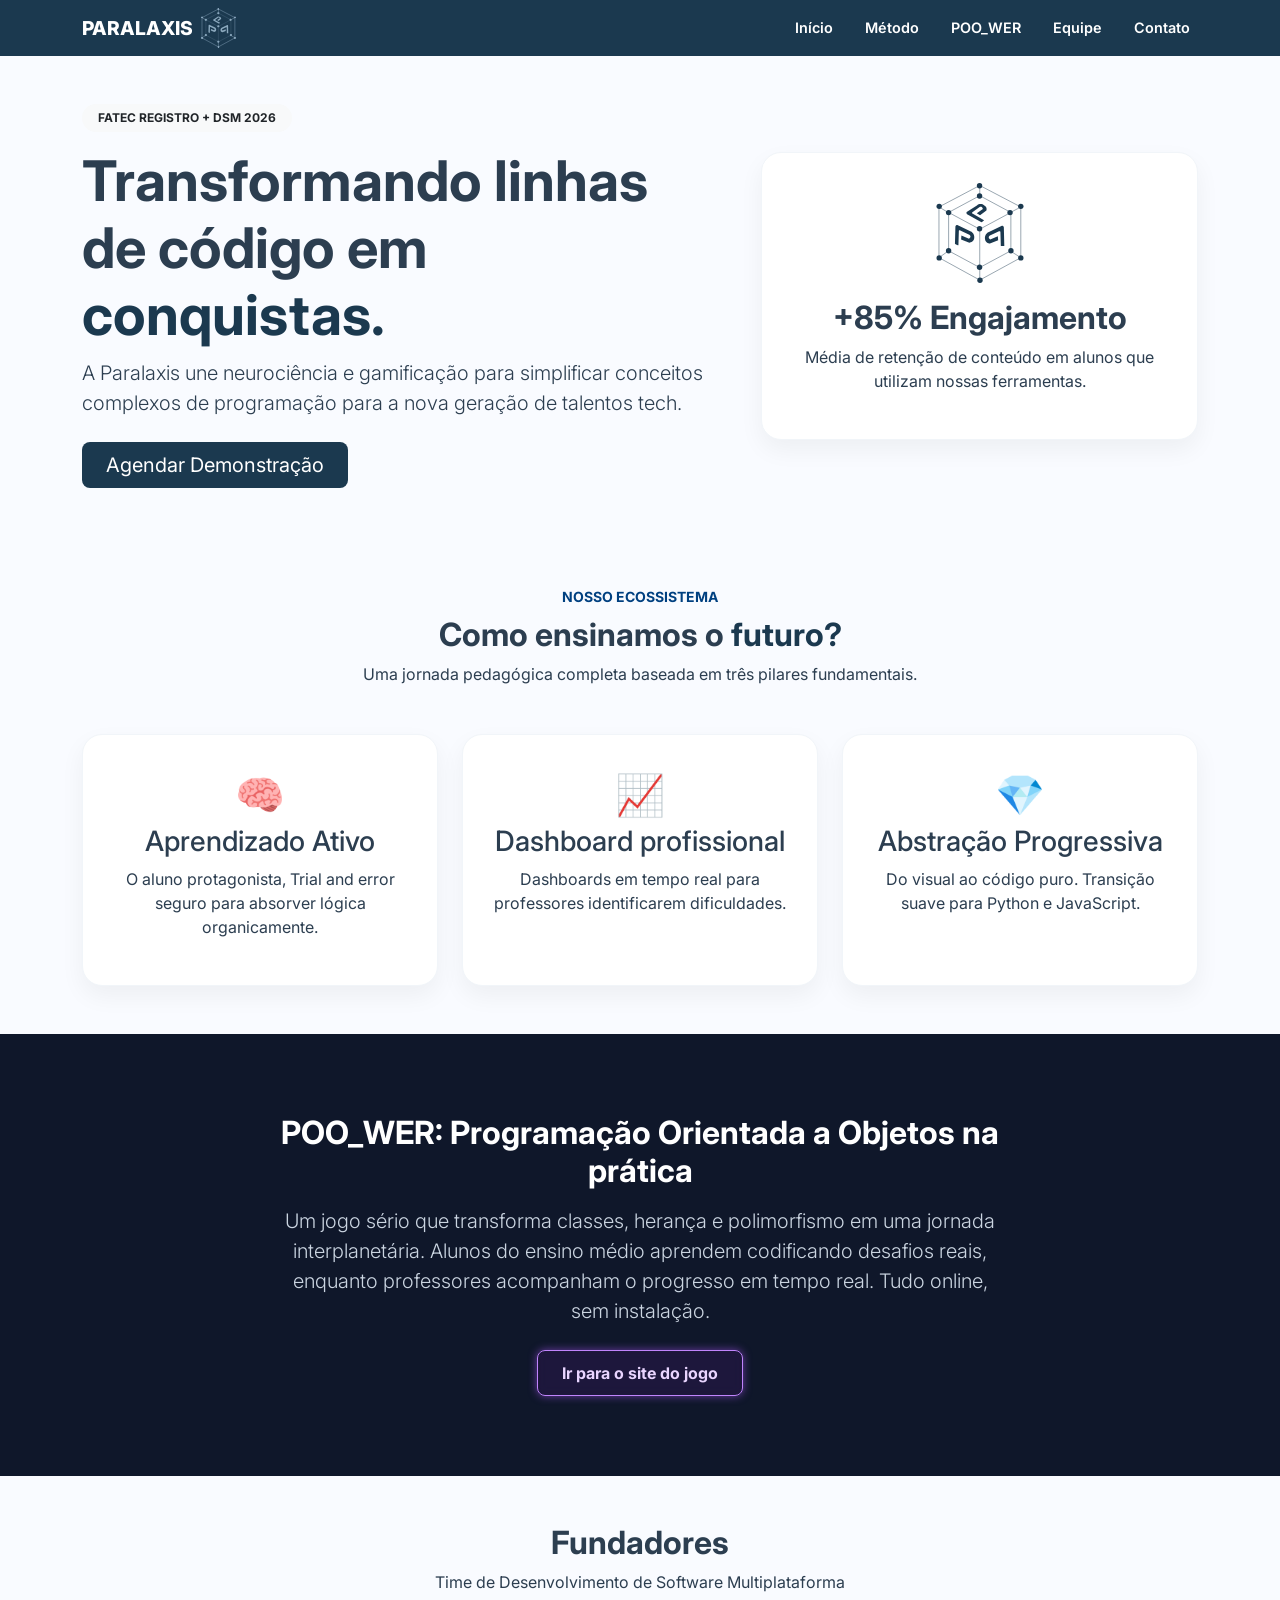
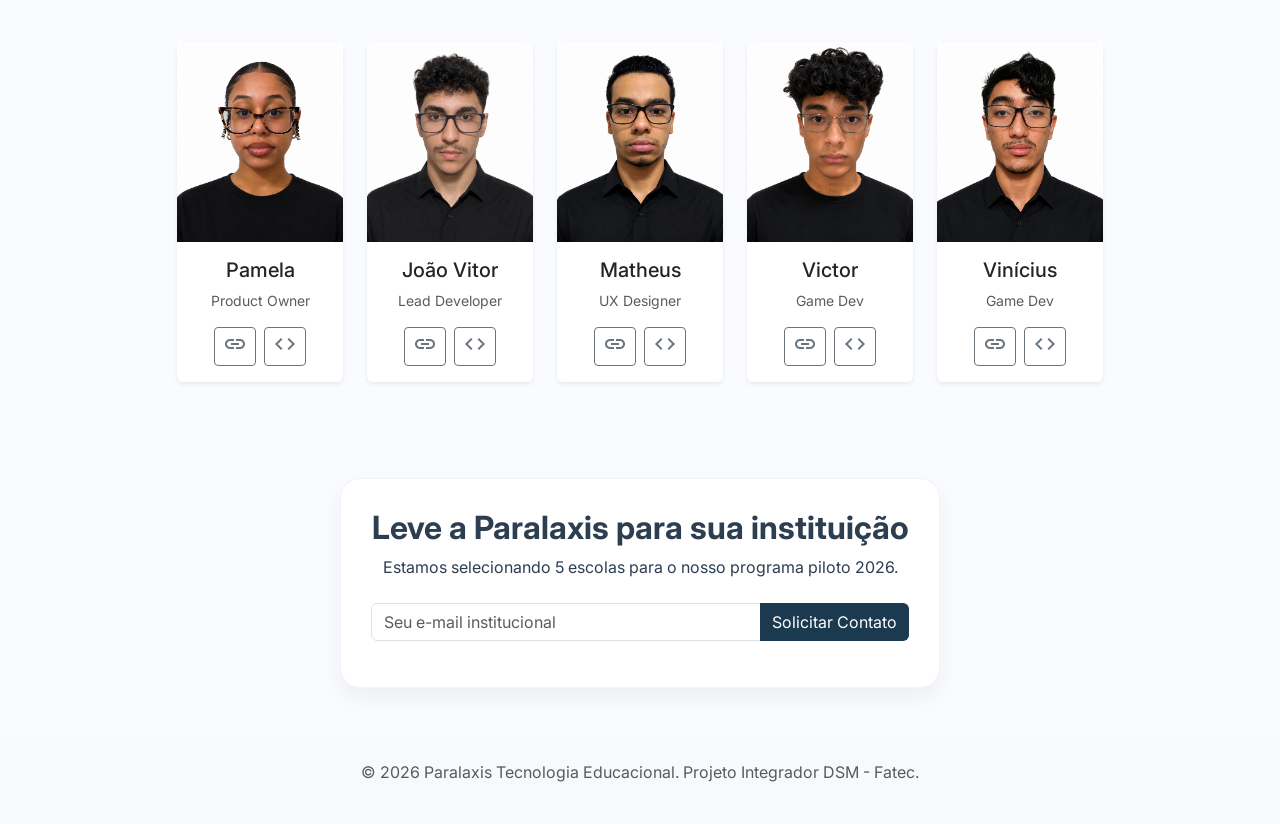
==== commit 290f9d9c: "manutenção-nome-arquivos" ====
--- a/index.html
+++ b/index.html
@@ -1,368 +1,226 @@
-<!doctype html>
-<html lang="pt-BR">
-  <head>
-    <meta charset="UTF-8" />
-    <meta name="viewport" content="width=device-width, initial-scale=1.0" />
-    <title>POO_WER | Jogo Educacional de POO</title>
-    <meta
-      name="description"
-      content="POO_WER é um jogo sério para ensino de Programação Orientada a Objetos para alunos do ensino médio."
-    />
+<!DOCTYPE html>
+<html lang="pt-br">
+<head>
+    <meta charset="UTF-8">
+    <meta name="viewport" content="width=device-width, initial-scale=1.0">
+    <title>Paralaxis - Tecnologia Educacional</title>
     <!-- Bootstrap 5 CSS -->
-    <link
-      href="https://cdn.jsdelivr.net/npm/bootstrap@5.3.3/dist/css/bootstrap.min.css"
-      rel="stylesheet"
-    />
-<link href="https://fonts.googleapis.com/css2?family=Material+Symbols+Outlined:opsz,wght,FILL,GRAD@20..48,400,0,1" rel="stylesheet">
-    <link rel="stylesheet" href="css/style.css" />
-  </head>
-  <body class="pt-5 pt-md-4">
-    <div class="page-shell container">
-      <!-- Navbar fixa -->
-      <nav class="navbar navbar-expand-md fixed-top topbar">
+    <link href="https://cdn.jsdelivr.net/npm/bootstrap@5.3.2/dist/css/bootstrap.min.css" rel="stylesheet">
+    <!-- Google Fonts -->
+    <link href="https://fonts.googleapis.com/css2?family=Inter:wght@400;600;800&family=Space+Grotesk:wght@400;500;700&display=swap" rel="stylesheet">
+    <link href="https://fonts.googleapis.com/css2?family=Material+Symbols+Outlined:opsz,wght,FILL,GRAD@20..48,400,0,1" rel="stylesheet">
+    <link rel="stylesheet" href="css/paralaxis.css">
+</head>
+<body id="top">
+
+<!-- ===== NAVBAR COM BOOTSTRAP ===== -->
+<nav class="navbar navbar-expand-lg navbar-custom sticky-top">
+    <div class="container">
+        <a class="logo" href="#top">
+            PARALAXIS <img src="imgs/projeto/logo-secundária-empresa.svg" alt="logo Paralaxis">
+        </a>
+        <button class="navbar-toggler" type="button" data-bs-toggle="collapse" data-bs-target="#navbarNav" aria-controls="navbarNav" aria-expanded="false" aria-label="Toggle navigation">
+        </button>
+        <div class="collapse navbar-collapse" id="navbarNav">
+            <ul class="navbar-nav ms-auto align-items-center gap-3">
+                <li class="nav-item"><a class="nav-link nav-link-custom" href="#top">Início</a></li>
+                <li class="nav-item"><a class="nav-link nav-link-custom" href="#recursos">Método</a></li>
+                <li class="nav-item"><a class="nav-link nav-link-custom" href="#poower">POO_WER</a></li>
+                <li class="nav-item"><a class="nav-link nav-link-custom" href="#equipe">Equipe</a></li>
+                <li class="nav-item"><a class="nav-link nav-link-custom" href="#cta">Contato</a></li>
+            </ul>
+        </div>
+    </div>
+</nav>
+
+<main>
+    <!-- ===== HERO ===== -->
+    <section class="py-5">
         <div class="container">
-          <div class="brand d-flex align-items-baseline gap-3">
-            <span class="brand-name">PARALAXIS</span>
-            <span class="brand-product"
-              ><img src="imgs/projeto/logo-poower.svg" alt="Logo POO_WER" height="30"
-            /></span>
-          </div>
-          <button
-            class="navbar-toggler border-0"
-            type="button"
-            data-bs-toggle="collapse"
-            data-bs-target="#mainNav"
-          >
-            <span class="navbar-toggler-icon"></span>
-          </button>
-          <div
-            class="collapse navbar-collapse justify-content-end"
-            id="mainNav"
-          >
-            <div class="navbar-nav gap-3">
-              <a class="nav-link" href="#inicio">Início</a>
-              <a class="nav-link" href="#sobre">Sobre</a>
-              <a class="nav-link" href="#onde">Onde jogar</a>
-              <a class="nav-link" href="#diretores">Instituições</a>
-              <a class="nav-link" href="#faq">FAQ</a>
-            </div>
-          </div>
-        </div>
-      </nav>
-
-      <main>
-        <!-- Hero -->
-        <section class="hero row align-items-center g-5 py-5 my-4" id="inicio">
-          <div class="col-lg-6">
-            <span class="eyebrow d-inline-block mb-3"
-              >🎮 Jogo sério educacional</span
-            >
-            <h1 class="fw-bold mb-4">
-              POO_WER: aprenda Programação Orientada a Objetos jogando
-            </h1>
-            <p class="text-secondary mb-4">
-              Explore um universo gamificado onde cada desafio transforma
-              planetas e leva estudantes do ensino médio a dominar classes,
-              objetos, herança, encapsulamento e polimorfismo.
-            </p>
-            <div class="d-flex gap-3 flex-wrap">
-              <a href="#onde" class="btn btn-primary-custom"
-                >🚀 Jogue agora no navegador</a
-              >
-              <a href="#diretores" class="btn btn-ghost-custom"
-                >📊 Ver vantagens para escolas</a
-              >
-            </div>
-          </div>
-          <aside class="col-lg-6">
-            <div class="hero-panel p-4 p-md-5">
-              <div class="panel-header small text-uppercase mb-3">
-                💻 terminal.poower
-              </div>
-              <pre class="terminal p-3 mb-0">
-$ iniciar poower --modo=educacional
-> Carregando módulos: navegação, personagens, desafios
-> Status: pronto para a missão
-> Objetivo: aprender POO com prática e propósito</pre
-              >
-            </div>
-          </aside>
-        </section>
-
-        <!-- Seção Sobre -->
-        <section class="py-5" id="sobre">
-          <h2 class="fw-bold mb-3">🎯 O que é este jogo?</h2>
-          <p class="text-secondary mb-4">
-            POO_WER é uma plataforma interativa desenvolvida para ensinar
-            Programação Orientada a Objetos a alunos do ensino médio de forma
-            lúdica, acessível e com foco em resultados reais.
-          </p>
-          <p class="text-secondary mb-5">
-            O jogo simula uma jornada interplanetária onde cada planeta
-            representa um conceito fundamental de POO...
-          </p>
-          <div class="row g-4 mb-5">
-            <div class="col-md-4">
-              <article class="custom-card p-4">
-                <h3 class="h5 fw-bold">🌍 Universo gamificado</h3>
-                <p class="text-secondary mb-0">
-                  Cada planeta representa um conceito de POO e evolui à medida
-                  que o estudante resolve desafios.
+            <div class="row align-items-center g-5">
+                <div class="col-lg-7">
+                    <span class="badge bg-light text-dark px-3 py-2 rounded-pill fw-bold mb-3">FATEC REGISTRO + DSM 2026</span>
+                    <h1 class="display-4 fw-bold">Transformando linhas de código em <span class="azul">conquistas.</span></h1>
+                    <p class="lead">A Paralaxis une neurociência e gamificação para simplificar conceitos complexos de programação para a nova geração de talentos tech.</p>
+                    <div class="d-flex gap-3 mt-4">
+                        <button class="btn btn-primary btn-lg px-4" style="background-color: #1B394F; border: none;">Agendar Demonstração</button>
+                    </div>
+                </div>
+                <div class="col-lg-5">
+                    <div class="card-custom text-center">
+                        <img src="imgs/projeto/logo-principal-empresa.svg" alt="logo Paralaxis" style="height: 100px; width: 100px">
+                        <h2 class="fw-bold mt-3">+85% Engajamento</h2>
+                        <p>Média de retenção de conteúdo em alunos que utilizam nossas ferramentas.</p>
+                    </div>
+                </div>
+            </div>
+        </div>
+    </section>
+
+    <!-- ===== RECURSOS ===== -->
+    <section id="recursos" class="py-5">
+        <div class="container text-center">
+            <span class="text-uppercase fw-bold small" style="color: #004080;">NOSSO ECOSSISTEMA</span>
+            <h2 class="fw-bold mt-2">Como ensinamos o <span class="azul">futuro?</span></h2>
+            <p class="mb-5">Uma jornada pedagógica completa baseada em três pilares fundamentais.</p>
+            <div class="row g-4">
+                <div class="col-md-4">
+                    <div class="card-custom text-center">
+                        <span class="fs-1">🧠</span>
+                        <h3>Aprendizado Ativo</h3>
+                        <p>O aluno protagonista, Trial and error seguro para absorver lógica organicamente.</p>
+                    </div>
+                </div>
+                <div class="col-md-4">
+                    <div class="card-custom text-center">
+                        <span class="fs-1">📈</span>
+                        <h3>Dashboard profissional</h3>
+                        <p>Dashboards em tempo real para professores identificarem dificuldades.</p>
+                    </div>
+                </div>
+                <div class="col-md-4">
+                    <div class="card-custom text-center">
+                        <span class="fs-1">💎</span>
+                        <h3>Abstração Progressiva</h3>
+                        <p>Do visual ao código puro. Transição suave para Python e JavaScript.</p>
+                    </div>
+                </div>
+            </div>
+        </div>
+    </section>
+
+    <!-- ===== POO_WER ===== -->
+    <section class="poower-section" id="poower">
+    <div class="container">
+        <div class="row justify-content-center text-center">
+            <div class="col-lg-8">
+                <h2 class="fw-bold mb-3">POO_WER: Programação Orientada a Objetos na prática</h2>
+                <p class="lead mb-4" style="color: #cbd5e1;">
+                    Um jogo sério que transforma classes, herança e polimorfismo em uma jornada 
+                    interplanetária. Alunos do ensino médio aprendem codificando desafios reais, 
+                    enquanto professores acompanham o progresso em tempo real. Tudo online, sem 
+                    instalação.
                 </p>
-              </article>
-            </div>
-            <div class="col-md-4">
-              <article class="custom-card p-4">
-                <h3 class="h5 fw-bold">📈 Progresso visível</h3>
-                <p class="text-secondary mb-0">
-                  As conquistas e transformações do mundo mostram o impacto
-                  direto do aprendizado.
-                </p>
-              </article>
-            </div>
-            <div class="col-md-4">
-              <article class="custom-card p-4">
-                <h3 class="h5 fw-bold">⚡ Metodologia ativa</h3>
-                <p class="text-secondary mb-0">
-                  O aluno aprende criando, testando e ajustando código em um
-                  ambiente inspirado em narrativas.
-                </p>
-              </article>
-            </div>
-          </div>
-          <div class="row g-4">
-            <div class="col-md-6">
-  <article class="custom-card p-4">
-    <img src="imgs/projeto/mockup-prof.svg" style="width: 100%; height: auto;">
-    <h3 class="fw-bold mt-4">👨‍🏫 Visão do Professor</h3>
-    <p class="text-secondary mb-0">
-      O jogo inclui painéis de acompanhamento para professores monitorarem o progresso dos alunos, identificarem dificuldades e adaptarem as aulas.
-    </p>
-  </article>
-</div>
-            <div class="col-md-6">
-              <article class="custom-card p-4">
-                    <!-- Card do Mago -->
-                    <div id="mockMageCard" class="mockup-glass">
-                        <div class="row align-items-center g-4">
-                            <div class="col-md-auto text-center">
-                                <div class="mage-circle"><span>🧙‍♂️✨</span></div>
-                                <div class="mage-name">MAGO MESTRE</div>
-                            </div>
-                            <div class="col">
-                                <div class="mage-bubble"><strong>📜 Bem-vindo à Tribo da Sobrecarga, jovem mago!</strong></div>
-                                <div class="mage-bubble"><span style="color:#ff7fe5; font-weight:700;">⚡ Sobrecarga</span> é quando um mesmo método tem versões diferentes, mudando os parâmetros. Exemplo: lançar <code style="background:#00000066; padding:2px 6px; border-radius:10px;">poder()</code> com 1, 2 ou 3 cristais – cada um causa um efeito distinto.</div>
-                                <div class="code-block-mini">
-                                    // Exemplo:<br>
-                                    poder(int cristal) → "🔥 Chama"<br>
-                                    poder(int cristal, String tipo) → "⚡ Raio elemental"<br>
-                                    poder() → "🔮 Magia arcana"
-                                </div>
-                                <div class="mage-bubble"><em>✨ Seu objetivo: complete as lacunas do código para lançar a magia com 2 cristais. Vamos praticar?</em></div>
-                                <div class="d-flex gap-2 flex-wrap mt-3">
-                                    <button id="mockPraticar" class="btn-mage"><span class="material-symbols-outlined">play_arrow</span> PRATICAR</button>
-                                    <button id="mockExplicar" class="btn-mage-outline"><span class="material-symbols-outlined">help</span> Mais explicação</button>
-                                </div>
-                            </div>
-                        </div>
-                        
-                    </div>
-
-                    <!-- Card do Quiz (inicialmente oculto) -->
-                    <div id="mockQuizCard" class="mockup-glass hidden-mock">
-                        <div class="row align-items-center g-4">
-                            <div class="col-md-auto text-center">
-                                <div class="mage-circle"><span>📋</span></div>
-                                <div class="mage-name">DESAFIO</div>
-                            </div>
-                            <div class="col">
-                                <div class="mage-bubble"><strong>Qual a definição correta de Sobrecarga (Overloading)?</strong></div>
-                                
-                                <div class="quiz-option">
-                                    <input type="radio" name="quizOverload" value="1" class="quiz-radio" id="q1">
-                                    <label for="q1" class="custom-radio"></label>
-                                    <label for="q1"> Mesmo nome de método, mas com parâmetros diferentes (quantidade/tipo).</label>
-                                </div>
-                                <div class="quiz-option">
-                                    <input type="radio" name="quizOverload" value="0" class="quiz-radio" id="q2">
-                                    <label for="q2" class="custom-radio"></label>
-                                    <label for="q2"> Dois métodos com o mesmo nome e os mesmos parâmetros.</label>
-                                </div>
-                                <div class="quiz-option">
-                                    <input type="radio" name="quizOverload" value="2" class="quiz-radio" id="q3">
-                                    <label for="q3" class="custom-radio"></label>
-                                    <label for="q3"> Métodos com nomes diferentes e comportamentos similares.</label>
-                                </div>
-                                <div class="quiz-option">
-                                    <input type="radio" name="quizOverload" value="3" class="quiz-radio" id="q4">
-                                    <label for="q4" class="custom-radio"></label>
-                                    <label for="q4"> Usar a palavra-chave 'override' no método.</label>
-                                </div>
-
-                                <div id="mockFeedback" class="feedback-box">📖 Selecione a alternativa correta e confira!</div>
-
-                                <div class="d-flex gap-2 mt-3">
-                                    <button id="mockVerificar" class="btn-mage"><span class="material-symbols-outlined">check_circle</span> VERIFICAR</button>
-                                    <button id="mockVoltar" class="btn-mage-outline"><span class="material-symbols-outlined">arrow_back</span> Voltar</button>
-                                </div>
-                            </div>
-                        </div>
-                    </div>
-                    <h3 class="fw-bold mt-4">📝 Quiz exemplo para alunos</h3>
-                    <p class="text-secondary mb-0">
-                      Os alunos respondem perguntas e ganham pontos para avançar no jogo!
-                    </p>
-              </article>
-            </div>
-          </div>
-        </section>
-
-        <!-- Onde jogar -->
-        <section class="py-5" id="onde">
-          <h2 class="fw-bold mb-3">🌐 Onde posso jogá-lo?</h2>
-          <p class="text-secondary mb-4">
-            POO_WER foi concebido para ser acessado diretamente no navegador,
-            sem instalação...
-          </p>
-          <ul class="feature-list list-unstyled">
-            <li class="ps-4 position-relative mb-2">
-              🖥️ Execução web para acesso fácil em sala de aula
-            </li>
-            <li class="ps-4 position-relative mb-2">
-              📱 Compatível com ferramentas e dispositivos escolares
-            </li>
-            <li class="ps-4 position-relative mb-2">
-              🚀 Implantação simples para professores e coordenadores
-            </li>
-          </ul>
-        </section>
-
-        <!-- Diretores -->
-        <section class="py-5" id="diretores">
-          <h2 class="fw-bold mb-3">🏫 Como diretor, vale a pena?</h2>
-          <p class="text-secondary mb-4">
-            Sim. O jogo oferece um recurso pedagógico moderno...
-          </p>
-          <div class="row g-4">
-            <div class="col-sm-6 col-lg-4">
-              <div class="custom-card p-4">
-                <strong class="d-block mb-2">🧠 Pensamento lógico</strong>
-                <p class="text-secondary mb-0">
-                  Estimula resolução de problemas e raciocínio estruturado.
-                </p>
-              </div>
-            </div>
-            <div class="col-sm-6 col-lg-4">
-              <div class="custom-card p-4">
-                <strong class="d-block mb-2">🎮 Gamificação</strong>
-                <p class="text-secondary mb-0">
-                  Motiva alunos com desafios, rankings e progresso visual.
-                </p>
-              </div>
-            </div>
-            <div class="col-sm-6 col-lg-4">
-              <div class="custom-card p-4">
-                <strong class="d-block mb-2">📚 Conteúdo real</strong>
-                <p class="text-secondary mb-0">
-                  Ensina classes, objetos, herança, polimorfismo e
-                  encapsulamento.
-                </p>
-              </div>
-            </div>
-            <div class="col-sm-6 col-lg-4">
-              <div class="custom-card p-4">
-                <strong class="d-block mb-2">📊 Acompanhamento</strong>
-                <p class="text-secondary mb-0">
-                  Dashboards para professores monitorarem desempenho e
-                  dificuldades.
-                </p>
-              </div>
-            </div>
-            <div class="col-sm-6 col-lg-4">
-              <div class="custom-card p-4">
-                <strong class="d-block mb-2">🤝 Integração escolar</strong>
-                <p class="text-secondary mb-0">
-                  Rankings entre escolas incentivam competição saudável e
-                  colaboração.
-                </p>
-              </div>
-            </div>
-            <div class="col-sm-6 col-lg-4">
-              <div class="custom-card p-4">
-                <strong class="d-block mb-2">♿ Acessibilidade</strong>
-                <p class="text-secondary mb-0">
-                  Compatível com dispositivos escolares e fácil implementação.
-                </p>
-              </div>
-            </div>
-          </div>
-        </section>
-
-        <!-- FAQ -->
-        <section class="py-5" id="faq">
-          <h2 class="fw-bold mb-3">❓ FAQ</h2>
-          <div class="row g-4">
-            <div class="col-md-6">
-              <article class="custom-card p-4">
-                <h3 class="h5 fw-bold">🤔 Preciso ter conhecimento prévio em programação?</h3>
-                <p class="text-secondary mb-0">
-                  Não. O jogo foi projetado para iniciantes e introduz os
-                  conceitos de forma gradual e contextualizada.
-                </p>
-              </article>
-            </div>
-            <div class="col-md-6">
-              <article class="custom-card p-4">
-                <h3 class="h5 fw-bold">🏫 O jogo substitui aulas tradicionais?</h3>
-                <p class="text-secondary mb-0">
-                  Não. Ele funciona como uma ferramenta complementar que reforça
-                  a aprendizagem prática e amplia o conteúdo das aulas.
-                </p>
-              </article>
-            </div>
-            <div class="col-md-6">
-              <article class="custom-card p-4">
-                <h3 class="h5 fw-bold">
-                  🏆 Como funciona o ranking entre escolas?
-                </h3>
-                <p class="text-secondary mb-0">
-                  Os alunos acumulam pontos ao completar desafios, contribuindo
-                  para a pontuação geral da escola.
-                </p>
-              </article>
-            </div>
-            <div class="col-md-6">
-              <article class="custom-card p-4">
-                <h3 class="h5 fw-bold">
-                  👩‍🏫 Professores conseguem acompanhar o progresso?
-                </h3>
-                <p class="text-secondary mb-0">
-                  Sim. O design prevê painéis para monitorar desempenho,
-                  evolução e dificuldades dos alunos.
-                </p>
-              </article>
-            </div>
-          </div>
-        </section>
-        <section class="py-5" id="desenvolvedora">
-  <div class="custom-card p-4 p-md-5 text-center">
-    <h2 class="fw-bold mb-3">🎮 Conheça a desenvolvedora</h2>
-    <p class="text-secondary mb-4">
-      A <strong>Paralaxis</strong> é um estúdio de tecnologia educacional formado por alunos da Fatec Registro.
-      Unimos gamificação e design intuitivo para transformar o aprendizado de programação em uma experiência envolvente.
-    </p>
-    <a href="paralaxis.html" class="btn btn-ghost-custom">🚀 Visitar site da Paralaxis</a>
-  </div>
+                <div class="d-flex justify-content-center gap-3 flex-wrap">
+                    <a href="POOWER.html" class="btn-cyber">Ir para o site do jogo</a>
+                </div>
+            </div>
+        </div>
+    </div>
 </section>
-      </main>
-
-      <footer class="site-footer d-flex flex-wrap justify-content-between align-items-center mt-5 pt-4 pb-3">
-        <p class="mb-1"> © 2026 POO_WER | Paralaxis. Projeto Integrador DSM - Fatec. 🎓</p>
-      </footer>
-    </div>
-
-    <!-- Bootstrap JS -->
-    <script src="https://cdn.jsdelivr.net/npm/bootstrap@5.3.3/dist/js/bootstrap.bundle.min.js"></script>
-  </body>
-  <script src="js/script.js"></script>
+
+    <!-- ===== EQUIPE ===== -->
+    <section id="equipe" class="py-5">
+        <div class="container text-center">
+            <h2 class="fw-bold">Fundadores</h2>
+            <p>Time de Desenvolvimento de Software Multiplataforma</p>
+            <div class="row g-4 mt-4 justify-content-center">
+                <!-- Membro 1 -->
+                <div class="col-md-4 col-lg-2">
+                    <div class="card border-0 shadow-sm h-100">
+                        <div style="height: 200px;">
+                            <img src="imgs/integrantes/pamela.png" alt="foto integrante 1" class="img-integrantes">
+                        </div>
+                        <div class="card-body text-center">
+                            <h5 class="card-title">Pamela</h5>
+                            <p class="card-text small text-muted">Product Owner</p>
+                            <div class="d-flex justify-content-center gap-2">
+                                <a href="https://www.linkedin.com/in/pamela-candido-4a87b4321?utm_source=share_via&utm_content=profile&utm_medium=member_android" target="_blank" class="btn btn-sm btn-outline-secondary"><span class="material-symbols-outlined">link</span></a>
+                                <a href="https://github.com/Pamela-PC" target="_blank" class="btn btn-sm btn-outline-secondary"><span class="material-symbols-outlined">code</span></a>
+                            </div>
+                        </div>
+                    </div>
+                </div>
+                <!-- Membro 2 -->
+                <div class="col-md-4 col-lg-2">
+                    <div class="card border-0 shadow-sm h-100">
+                        <div style="height: 200px;">
+                            <img src="imgs/integrantes/joao.png" alt="foto integrante 2" class="img-integrantes">
+                        </div>
+                        <div class="card-body text-center">
+                            <h5 class="card-title">João Vitor</h5>
+                            <p class="card-text small text-muted">Lead Developer</p>
+                            <div class="d-flex justify-content-center gap-2">
+                                <a href="https://www.linkedin.com/in/jvabarroso" target="_blank" class="btn btn-sm btn-outline-secondary"><span class="material-symbols-outlined">link</span></a>
+                                <a href="https://github.com/jvabarroso" target="_blank" class="btn btn-sm btn-outline-secondary"><span class="material-symbols-outlined">code</span></a>
+                            </div>
+                        </div>
+                    </div>
+                </div>
+                <!-- Membro 3 -->
+                <div class="col-md-4 col-lg-2">
+                    <div class="card border-0 shadow-sm h-100">
+                        <div style="height: 200px;">
+                            <img src="imgs/integrantes/matheus.png" alt="foto integrante 3" class="img-integrantes">
+                        </div>
+                        <div class="card-body text-center">
+                            <h5 class="card-title">Matheus</h5>
+                            <p class="card-text small text-muted">UX Designer</p>
+                            <div class="d-flex justify-content-center gap-2">
+                                <a href="https://www.linkedin.com/in/matheus-shimada-pereira-3a90553b0/" target="_blank" class="btn btn-sm btn-outline-secondary"><span class="material-symbols-outlined">link</span></a>
+                                <a href="https://github.com/matheusxmada" target="_blank" class="btn btn-sm btn-outline-secondary"><span class="material-symbols-outlined">code</span></a>
+                            </div>
+                        </div>
+                    </div>
+                </div>
+                <!-- Membro 4 -->
+                <div class="col-md-4 col-lg-2">
+                    <div class="card border-0 shadow-sm h-100">
+                        <div style="height: 200px;">
+                            <img src="imgs/integrantes/victor.png" alt="foto integrante 4" class="img-integrantes">
+                        </div>
+                        <div class="card-body text-center">
+                            <h5 class="card-title">Victor</h5>
+                            <p class="card-text small text-muted">Game Dev</p>
+                            <div class="d-flex justify-content-center gap-2">
+                                <a href="https://www.linkedin.com/in/victor-torres-63026940b?utm_source=share_via&utm_content=profile&utm_medium=member_android" target="_blank" class="btn btn-sm btn-outline-secondary"><span class="material-symbols-outlined">link</span></a>
+                                <a href="https://github.com/vtorres41" target="_blank" class="btn btn-sm btn-outline-secondary"><span class="material-symbols-outlined">code</span></a>
+                            </div>
+                        </div>
+                    </div>
+                </div>
+                <!-- Membro 5 -->
+                <div class="col-md-4 col-lg-2">
+                    <div class="card border-0 shadow-sm h-100">
+                        <div style="height: 200px;">
+                            <img src="imgs/integrantes/vinicius.png" alt="foto integrante 5" class="img-integrantes">
+                        </div>
+                        <div class="card-body text-center">
+                            <h5 class="card-title">Vinícius</h5>
+                            <p class="card-text small text-muted">Game Dev</p>
+                            <div class="d-flex justify-content-center gap-2">
+                                <a href="https://br.linkedin.com/in/vinicius-calixto-lopes-b7736b40a" class="btn btn-sm btn-outline-secondary"><span class="material-symbols-outlined">link</span></a>
+                                <a href="https://github.com/V3433" class="btn btn-sm btn-outline-secondary"><span class="material-symbols-outlined">code</span></a>
+                            </div>
+                        </div>
+                    </div>
+                </div>
+            </div>
+        </div>
+    </section>
+
+    <!-- ===== CTA / CONTATO ===== -->
+    <section id="cta" class="py-5">
+        <div class="container text-center">
+            <div class="card-custom mx-auto" style="max-width: 600px;">
+                <h2 class="fw-bold">Leve a Paralaxis para sua instituição</h2>
+                <p class="mb-4">Estamos selecionando 5 escolas para o nosso programa piloto 2026.</p>
+                <div class="input-group mb-3">
+                    <input type="email" class="form-control" placeholder="Seu e-mail institucional">
+                    <button class="btn btn-primary" type="button" style="background-color: #1B394F; border: none;">Solicitar Contato</button>
+                </div>
+            </div>
+        </div>
+    </section>
+</main>
+
+<!-- ===== FOOTER ===== -->
+<footer class="text-center py-4 bg-light text-muted">
+    <p>© 2026 Paralaxis Tecnologia Educacional. Projeto Integrador DSM - Fatec.</p>
+</footer>
+
+<script src="https://cdn.jsdelivr.net/npm/bootstrap@5.3.2/dist/js/bootstrap.bundle.min.js"></script>
+
+</body>
+
 </html>
--- a/css/paralaxis.css
+++ b/css/paralaxis.css
@@ -0,0 +1,116 @@
+        /* ===== ESTILOS GLOBAIS ===== */
+        body {
+            font-family: 'Inter', sans-serif;
+            scroll-behavior: smooth;
+            background: #f9fbff;
+            color: #2c3e50;
+        }
+
+        /* ===== NAVBAR ===== */
+        .navbar-custom {
+            background: #1B394F;
+        }
+        .logo {
+            font-weight: 800;
+            font-size: 1.2rem;
+            display: flex;
+            align-items: center;
+            gap: 8px;
+            color: #fff;
+            text-decoration: none;
+        }
+        .logo img {
+            height: 40px;
+        }
+        .nav-link-custom {
+            color: #fff !important;
+            font-weight: 600;
+            font-size: 0.9rem;
+            transition: 0.2s;
+        }
+        .nav-link-custom:hover {
+            opacity: 0.8;
+        }
+
+        /* ===== BOTÕES CUSTOMIZADOS (mantidos porque Bootstrap não tem esses gradientes) ===== */
+        .btn-mage {
+            background: linear-gradient(95deg, #9700d2, #ff33e5);
+            color: #fff;
+            font-weight: 700;
+            border-radius: 8px;
+            padding: 0.6rem 1.5rem;
+            border: none;
+            display: inline-flex;
+            align-items: center;
+            gap: 0.5rem;
+            transition: all 0.2s;
+        }
+        .btn-mage-outline {
+            background: rgba(255, 255, 255, 0.05);
+            border: 1px solid #ff7fe5;
+            color: #ffb4f0;
+            font-weight: 700;
+            border-radius: 8px;
+            padding: 0.6rem 1.5rem;
+            display: inline-flex;
+            align-items: center;
+            gap: 0.5rem;
+            transition: all 0.2s;
+        }
+        .btn-mage:hover,
+        .btn-mage-outline:hover {
+            transform: translateY(-2px);
+            filter: brightness(1.1);
+        }
+
+        .btn-cyber {
+            background: rgba(88, 28, 135, 0.2);
+            backdrop-filter: blur(4px);
+            border: 1.5px solid #c084fc;
+            color: #e9d5ff;
+            box-shadow: 0 0 8px rgba(168, 85, 247, 0.6);
+            text-decoration: none;
+            padding: 0.6rem 1.5rem;
+            border-radius: 8px;
+            font-weight: 700;
+            display: inline-block;
+            transition: all 0.2s;
+        }
+        .btn-cyber:hover {
+            background: #9333ea;
+            border-color: #f0abfc;
+            color: #0f0f1a;
+            box-shadow: 0 0 20px #c084fc;
+        }
+
+        /* ===== CARDS PADRÃO ===== */
+        .card-custom {
+            background: #fff;
+            border-radius: 20px;
+            padding: 30px;
+            box-shadow: 0 10px 25px rgba(0,0,0,0.05);
+            transition: 0.2s;
+            border: 1px solid #f1f5f9;
+            height: 100%;
+        }
+
+        /* ===== SEÇÃO ESCURA POO_WER ===== */
+        .poower-section {
+            background: #0f172a;
+            color: #fff;
+            padding: 80px 0;
+        }
+
+        .img-integrantes {
+            width: 100%;
+            height: 100%;
+            object-fit: cover;
+        }
+
+        /* ===== CLASSES AUXILIARES ===== */
+        .azul {
+            color: #1B394F;
+        }
+        .roxo {
+            color: #a78bfa;
+        }
